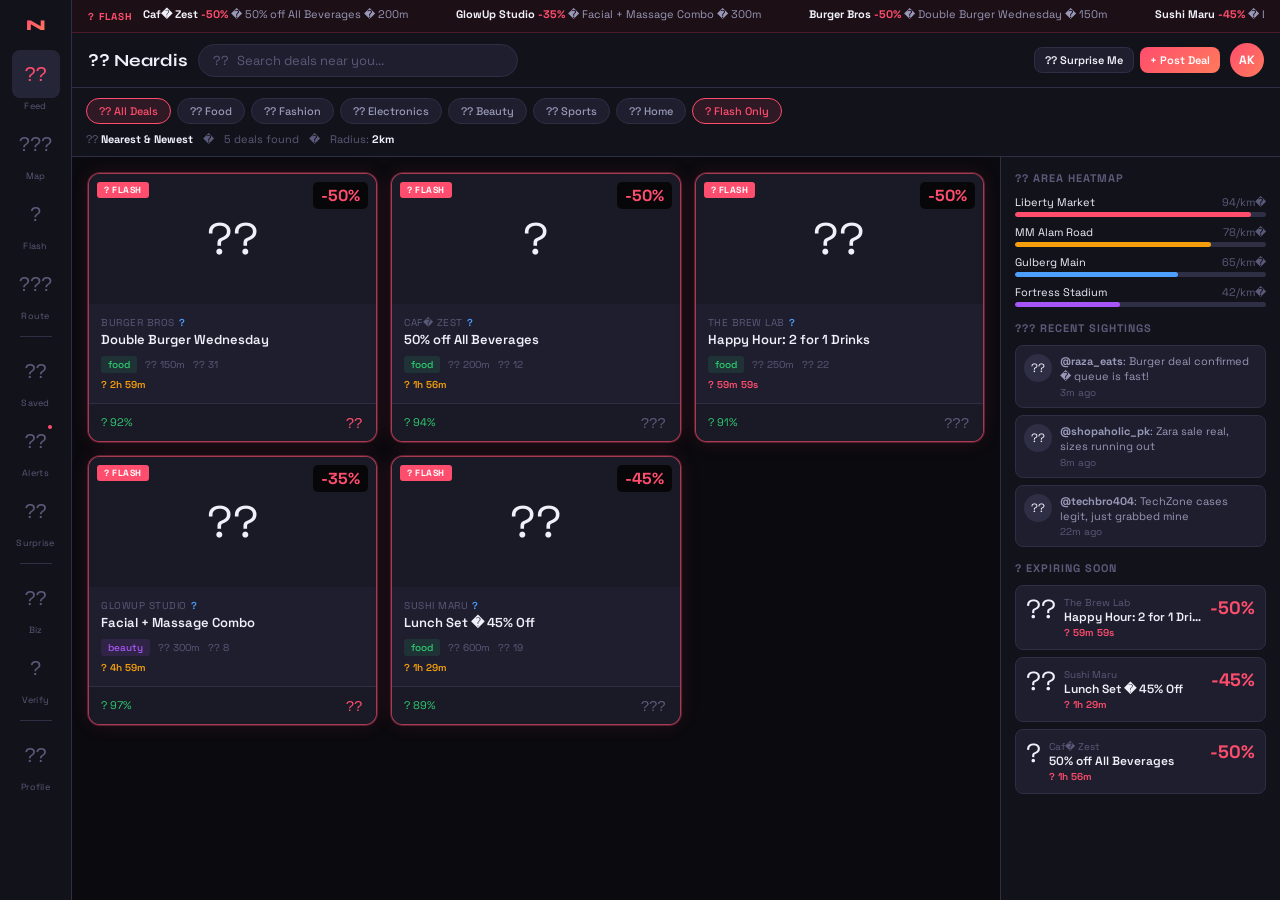
==== index.html @ d5109e5a "Add files via upload" ====
<!DOCTYPE html>
<html lang="en">
<head>
<meta charset="UTF-8">
<meta name="viewport" content="width=device-width, initial-scale=1.0">
<title>Neardis � Hyperlocal Deal Discovery</title>
<link href="https://fonts.googleapis.com/css2?family=Space+Grotesk:wght@300;400;500;600;700&family=Syne:wght@400;500;600;700;800&display=swap" rel="stylesheet">
<style>
*{margin:0;padding:0;box-sizing:border-box}
:root{
  --bg:#0a0a0f;--bg2:#12121a;--bg3:#1a1a26;--bg4:#22223a;
  --surface:#1e1e2e;--surface2:#252538;--surface3:#2e2e45;
  --border:#2e2e45;--border2:#3a3a55;
  --text:#f0f0fa;--text2:#9898b8;--text3:#5a5a7a;
  --accent:#ff4d6d;--accent2:#ff7a5c;
  --blue:#4d9fff;--green:#2ecc71;--amber:#f59e0b;--purple:#a855f7;
  --teal:#14b8a6;--pink:#ec4899;
  --radius:12px;--radius2:8px;
}
body{font-family:'Space Grotesk',sans-serif;background:var(--bg);color:var(--text);min-height:100vh;overflow-x:hidden}
.app{display:flex;height:100vh;overflow:hidden}

/* SIDEBAR */
.sidebar{width:72px;background:var(--bg2);border-right:1px solid var(--border);display:flex;flex-direction:column;align-items:center;padding:16px 0;gap:4px;flex-shrink:0;z-index:100;overflow-y:auto}
.sidebar::-webkit-scrollbar{display:none}
.logo{font-family:'Syne',sans-serif;font-weight:800;font-size:15px;background:linear-gradient(135deg,#ff4d6d,#ff7a5c);-webkit-background-clip:text;-webkit-text-fill-color:transparent;margin-bottom:12px;letter-spacing:-1px;cursor:pointer}
.nav-btn{width:48px;height:48px;border:none;background:transparent;border-radius:var(--radius2);cursor:pointer;display:flex;align-items:center;justify-content:center;font-size:20px;transition:all .2s;color:var(--text3);position:relative;flex-shrink:0}
.nav-btn:hover{background:var(--surface);color:var(--text)}
.nav-btn.active{background:var(--surface2);color:var(--accent)}
.nav-btn .badge{position:absolute;top:6px;right:6px;width:8px;height:8px;background:var(--accent);border-radius:50%;border:2px solid var(--bg2)}
.nav-sep{width:32px;height:1px;background:var(--border);margin:6px 0;flex-shrink:0}
.nav-label{font-size:9px;color:var(--text3);text-align:center;letter-spacing:.3px;margin-top:-2px;margin-bottom:4px}

/* MAIN */
.main{flex:1;overflow:hidden;display:flex;flex-direction:column}
.page{display:none;flex:1;overflow:hidden;flex-direction:column;animation:fadeIn .25s ease}
.page.active{display:flex}
@keyframes fadeIn{from{opacity:0;transform:translateY(6px)}to{opacity:1;transform:translateY(0)}}

/* TOPBAR */
.topbar{display:flex;align-items:center;gap:10px;padding:10px 16px;background:var(--bg2);border-bottom:1px solid var(--border);flex-shrink:0;min-height:52px}
.topbar-title{font-family:'Syne',sans-serif;font-weight:700;font-size:17px;white-space:nowrap}
.search-bar{flex:1;max-width:320px;display:flex;align-items:center;gap:8px;background:var(--surface);border:1px solid var(--border);border-radius:24px;padding:7px 14px}
.search-bar input{background:none;border:none;outline:none;color:var(--text);font-family:inherit;font-size:13px;flex:1;min-width:0}
.search-bar input::placeholder{color:var(--text3)}
.btn{padding:7px 14px;border-radius:var(--radius2);border:none;cursor:pointer;font-family:inherit;font-size:12px;font-weight:600;transition:all .2s;white-space:nowrap}
.btn-primary{background:linear-gradient(135deg,#ff4d6d,#ff7a5c);color:#fff}
.btn-primary:hover{opacity:.9;transform:translateY(-1px)}
.btn-ghost{background:var(--surface);color:var(--text);border:1px solid var(--border)}
.btn-ghost:hover{background:var(--surface2)}
.btn-sm{padding:5px 10px;font-size:11px}
.btn-danger{background:rgba(255,77,109,.15);color:var(--accent);border:1px solid rgba(255,77,109,.3)}
.avatar{width:34px;height:34px;border-radius:50%;background:linear-gradient(135deg,#ff4d6d,#ff7a5c);display:flex;align-items:center;justify-content:center;font-weight:700;font-size:12px;color:#fff;flex-shrink:0;cursor:pointer}

/* SCROLL */
.scroll{overflow-y:auto;flex:1;padding:16px}
.scroll::-webkit-scrollbar{width:4px}
.scroll::-webkit-scrollbar-thumb{background:var(--border2);border-radius:2px}

/* FLASH TICKER */
.flash-ticker{background:rgba(255,77,109,.08);border-bottom:1px solid rgba(255,77,109,.2);padding:7px 16px;display:flex;align-items:center;gap:10px;flex-shrink:0;overflow:hidden}
.ticker-label{font-size:10px;font-weight:700;color:var(--accent);text-transform:uppercase;letter-spacing:1px;white-space:nowrap;display:flex;align-items:center;gap:5px}
.ticker-wrap{flex:1;overflow:hidden;position:relative;height:18px}
.ticker-inner{display:flex;gap:48px;animation:ticker 25s linear infinite;white-space:nowrap;position:absolute}
@keyframes ticker{0%{transform:translateX(0)}100%{transform:translateX(-50%)}}
.ticker-item{font-size:11px;color:var(--text2)}
.ticker-pct{font-weight:700;color:var(--accent)}

/* CHIPS */
.chips{display:flex;gap:6px;flex-wrap:wrap}
.chip{padding:5px 12px;border-radius:20px;border:1px solid var(--border);background:var(--surface);color:var(--text2);font-size:11px;font-weight:500;cursor:pointer;transition:all .2s;display:flex;align-items:center;gap:4px;white-space:nowrap}
.chip:hover{border-color:var(--border2);color:var(--text)}
.chip.active{background:rgba(255,77,109,.12);border-color:var(--accent);color:var(--accent)}

/* DEAL CARDS */
.deal-grid{display:grid;grid-template-columns:repeat(auto-fill,minmax(260px,1fr));gap:14px}
.deal-card{background:var(--surface);border:1px solid var(--border);border-radius:var(--radius);overflow:hidden;cursor:pointer;transition:all .2s;position:relative}
.deal-card:hover{border-color:var(--border2);transform:translateY(-2px);box-shadow:0 8px 28px rgba(0,0,0,.45)}
.deal-card.flash{border-color:rgba(255,77,109,.6);box-shadow:0 0 0 1px rgba(255,77,109,.3),0 0 20px rgba(255,77,109,.12)}
.flash-label{position:absolute;top:8px;left:8px;background:var(--accent);color:#fff;font-size:9px;font-weight:700;padding:2px 7px;border-radius:3px;z-index:2;letter-spacing:.5px}
.deal-img{width:100%;height:130px;display:flex;align-items:center;justify-content:center;font-size:44px;position:relative;background:var(--bg3)}
.deal-badge{position:absolute;top:8px;right:8px;background:rgba(0,0,0,.75);color:var(--accent);font-weight:700;font-size:16px;padding:3px 8px;border-radius:5px}
.deal-body{padding:12px}
.deal-shop{font-size:10px;color:var(--text3);text-transform:uppercase;letter-spacing:.5px;margin-bottom:3px;display:flex;align-items:center;gap:4px}
.deal-title{font-size:13px;font-weight:600;margin-bottom:7px;line-height:1.3}
.deal-meta{display:flex;align-items:center;gap:8px;flex-wrap:wrap}
.deal-tag{font-size:10px;padding:2px 7px;border-radius:3px;font-weight:500}
.tag-food{background:rgba(46,204,113,.12);color:#2ecc71}
.tag-fashion{background:rgba(236,72,153,.12);color:#ec4899}
.tag-electronics{background:rgba(77,159,255,.12);color:#4d9fff}
.tag-beauty{background:rgba(168,85,247,.12);color:#a855f7}
.tag-sports{background:rgba(245,158,11,.12);color:#f59e0b}
.tag-home{background:rgba(20,184,166,.12);color:#14b8a6}
.deal-dist{font-size:10px;color:var(--text3)}
.deal-timer{font-size:10px;font-weight:600;color:var(--amber);margin-top:5px}
.deal-timer.urgent{color:var(--accent);animation:pulse 1.2s infinite}
@keyframes pulse{0%,100%{opacity:1}50%{opacity:.5}}
.deal-footer{display:flex;align-items:center;justify-content:space-between;padding:8px 12px;border-top:1px solid var(--border);background:var(--bg3)}
.worth-it{font-size:11px;color:var(--green)}
.bm-btn{background:none;border:none;cursor:pointer;font-size:15px;color:var(--text3);transition:all .2s;padding:2px}
.bm-btn:hover{color:var(--accent);transform:scale(1.2)}
.bm-btn.saved{color:var(--accent)}

/* SECTION HEAD */
.sec-head{font-size:11px;font-weight:700;text-transform:uppercase;letter-spacing:1px;color:var(--text3);margin-bottom:10px}

/* MINI CARD */
.mini-card{background:var(--surface);border:1px solid var(--border);border-radius:var(--radius2);padding:10px;display:flex;gap:8px;cursor:pointer;transition:all .2s;margin-bottom:7px}
.mini-card:hover{border-color:var(--border2);background:var(--surface2)}
.mini-emoji{font-size:26px;flex-shrink:0;line-height:1}
.mini-info{flex:1;min-width:0}
.mini-shop{font-size:10px;color:var(--text3)}
.mini-title{font-size:12px;font-weight:600;white-space:nowrap;overflow:hidden;text-overflow:ellipsis}
.mini-sub{font-size:10px;color:var(--text2);margin-top:1px}

/* SIGHTING */
.sighting{display:flex;gap:8px;padding:8px;border-radius:var(--radius2);background:var(--surface);border:1px solid var(--border);margin-bottom:7px}
.sighting-av{width:28px;height:28px;border-radius:50%;background:var(--surface3);display:flex;align-items:center;justify-content:center;font-size:12px;flex-shrink:0}
.sighting-tx{font-size:11px;color:var(--text2);line-height:1.4}
.sighting-tm{font-size:10px;color:var(--text3);margin-top:1px}

/* STAT CARD */
.stat-card{background:var(--surface);border:1px solid var(--border);border-radius:var(--radius);padding:14px}
.stat-label{font-size:10px;color:var(--text3);text-transform:uppercase;letter-spacing:.5px;margin-bottom:4px}
.stat-value{font-family:'Syne',sans-serif;font-weight:800;font-size:26px}
.stat-delta{font-size:10px;margin-top:3px}
.up{color:var(--green)}.down{color:var(--accent)}

/* BAR CHART */
.bar-chart{display:flex;align-items:flex-end;gap:5px;height:110px}
.bar{flex:1;border-radius:3px 3px 0 0;background:rgba(255,77,109,.25);transition:all .3s;cursor:pointer;min-height:4px}
.bar:hover,.bar.peak{background:var(--accent)}
.bar-label{font-size:9px;color:var(--text3);text-align:center;margin-top:3px}

/* FORM */
.form-group{margin-bottom:14px}
.form-label{font-size:10px;color:var(--text3);text-transform:uppercase;letter-spacing:.5px;margin-bottom:5px;display:block}
.form-input{width:100%;background:var(--surface);border:1px solid var(--border);border-radius:var(--radius2);padding:9px 12px;color:var(--text);font-family:inherit;font-size:13px;outline:none;transition:border-color .2s}
.form-input:focus{border-color:var(--accent)}
.form-input::placeholder{color:var(--text3)}
textarea.form-input{resize:vertical;min-height:80px}
select.form-input option{background:var(--bg2)}

/* TOGGLE */
.toggle{display:flex;align-items:center;gap:7px;cursor:pointer}
.t-track{width:38px;height:20px;border-radius:10px;background:var(--border);position:relative;transition:background .2s;flex-shrink:0}
.t-track.on{background:var(--accent)}
.t-thumb{width:16px;height:16px;border-radius:50%;background:#fff;position:absolute;top:2px;left:2px;transition:transform .2s}
.t-track.on .t-thumb{transform:translateX(18px)}

/* OCC BAR */
.occ-bar{height:5px;border-radius:3px;background:var(--border);overflow:hidden;margin-top:3px}
.occ-fill{height:100%;border-radius:3px;transition:width .5s}

/* LIVE BADGE */
.live-badge{display:inline-flex;align-items:center;gap:4px;font-size:10px;font-weight:700;color:#fff;background:var(--accent);padding:3px 7px;border-radius:12px;white-space:nowrap}
.live-dot{width:5px;height:5px;border-radius:50%;background:#fff;animation:blink 1s infinite}
@keyframes blink{0%,100%{opacity:1}50%{opacity:.2}}

/* VERIFIED */
.verified{display:inline-flex;align-items:center;gap:3px;font-size:10px;color:var(--blue);font-weight:600}

/* TABS */
.tabs{display:flex;gap:3px;padding:10px 14px;background:var(--bg2);border-bottom:1px solid var(--border);flex-shrink:0;overflow-x:auto}
.tabs::-webkit-scrollbar{display:none}
.tab{padding:6px 14px;border-radius:var(--radius2);cursor:pointer;font-size:12px;font-weight:500;color:var(--text2);transition:all .2s;border:1px solid transparent;white-space:nowrap;background:none}
.tab:hover{color:var(--text);background:var(--surface)}
.tab.active{background:var(--surface2);color:var(--text);border-color:var(--border)}

/* NOTIF */
.notif-item{display:flex;gap:10px;padding:12px 14px;border-bottom:1px solid var(--border);cursor:pointer;transition:background .2s}
.notif-item:hover{background:var(--surface)}
.notif-item.unread{background:rgba(255,77,109,.04);border-left:3px solid var(--accent)}
.notif-icon{width:38px;height:38px;border-radius:50%;display:flex;align-items:center;justify-content:center;font-size:16px;flex-shrink:0}
.notif-title{font-size:12px;font-weight:600;margin-bottom:2px}
.notif-desc{font-size:11px;color:var(--text2);line-height:1.4}
.notif-time{font-size:10px;color:var(--text3);margin-top:3px}

/* ROUTE */
.route-card{background:var(--surface);border:1px solid var(--border);border-radius:var(--radius2);padding:12px;margin-bottom:8px;display:flex;align-items:center;gap:10px}

/* MAP */
.map-wrap{display:grid;grid-template-columns:300px 1fr;flex:1;overflow:hidden}
.map-panel{background:var(--bg2);border-right:1px solid var(--border);display:flex;flex-direction:column;overflow:hidden}
.map-canvas{position:relative;overflow:hidden;background:var(--bg3)}
.map-grid{position:absolute;inset:0;background-image:linear-gradient(rgba(46,46,69,.4) 1px,transparent 1px),linear-gradient(90deg,rgba(46,46,69,.4) 1px,transparent 1px);background-size:55px 55px}
.map-road-h{position:absolute;background:var(--bg4);left:0;right:0}
.map-road-v{position:absolute;background:var(--bg4);top:0;bottom:0}
.map-bldg{position:absolute;background:var(--surface);border-radius:2px;border:1px solid var(--border)}
.map-pin{position:absolute;cursor:pointer;transform:translate(-50%,-100%);z-index:10;transition:transform .15s}
.map-pin:hover{transform:translate(-50%,-100%) scale(1.15);z-index:20}
.pin-box{background:var(--accent);color:#fff;font-size:9px;font-weight:700;padding:3px 7px;border-radius:5px 5px 5px 0;white-space:nowrap;box-shadow:0 2px 8px rgba(255,77,109,.4)}
.pin-flash{animation:pinPulse 1.2s infinite}
@keyframes pinPulse{0%,100%{box-shadow:0 0 0 0 rgba(255,77,109,.5)}50%{box-shadow:0 0 0 7px rgba(255,77,109,0)}}
.pin-tail{width:0;height:0;border-left:4px solid transparent;border-right:4px solid transparent;border-top:7px solid var(--accent);margin-left:3px}
.heat-blob{position:absolute;border-radius:50%;pointer-events:none}
.map-ctrl{position:absolute;top:12px;right:12px;display:flex;flex-direction:column;gap:6px;z-index:20}
.map-btn{width:34px;height:34px;background:var(--bg2);border:1px solid var(--border);border-radius:7px;display:flex;align-items:center;justify-content:center;cursor:pointer;font-size:13px;color:var(--text);transition:all .2s}
.map-btn:hover{border-color:var(--accent);color:var(--accent)}
.map-legend{position:absolute;bottom:12px;left:12px;background:rgba(10,10,15,.85);backdrop-filter:blur(6px);border:1px solid var(--border);border-radius:var(--radius2);padding:8px 12px;font-size:10px;z-index:20}
.map-legend-row{display:flex;align-items:center;gap:5px;margin-bottom:4px}
.map-dot{width:8px;height:8px;border-radius:50%;flex-shrink:0}
.heat-legend{display:flex;align-items:center;gap:3px;font-size:10px;color:var(--text3);margin-top:6px;padding-top:5px;border-top:1px solid var(--border)}
.heat-swatch{width:60px;height:6px;border-radius:3px;background:linear-gradient(90deg,rgba(255,77,109,0),rgba(255,77,109,.9));margin:0 3px}

/* STEP PROGRESS */
.step-progress{display:flex;gap:6px;margin-bottom:20px}
.step-dot{flex:1;height:3px;border-radius:2px;background:var(--border)}
.step-dot.done{background:var(--green)}
.step-dot.current{background:var(--accent)}

/* PROFILE */
.profile-header{background:var(--surface);border:1px solid var(--border);border-radius:var(--radius);padding:20px;margin-bottom:16px;display:flex;align-items:center;gap:16px}
.profile-av{width:72px;height:72px;border-radius:50%;background:linear-gradient(135deg,#ff4d6d,#ff7a5c);display:flex;align-items:center;justify-content:center;font-weight:800;font-size:26px;color:#fff;flex-shrink:0}
.profile-stats{display:grid;grid-template-columns:repeat(3,1fr);gap:10px;margin-top:14px}
.pstat{text-align:center;padding:10px;background:var(--surface);border-radius:var(--radius2);border:1px solid var(--border)}
.pstat-val{font-family:'Syne',sans-serif;font-weight:700;font-size:18px;color:var(--accent)}
.pstat-label{font-size:10px;color:var(--text3);margin-top:2px}

/* SURPRISE */
.surprise-card{background:var(--surface);border:2px solid var(--accent);border-radius:var(--radius);padding:28px;text-align:center;position:relative;overflow:hidden}
.surprise-card::before{content:'';position:absolute;inset:0;background:radial-gradient(circle at 50% 0%,rgba(255,77,109,.08),transparent 60%);pointer-events:none}

/* FLASH PAGE GRID */
.flash-card{background:var(--surface);border:2px solid rgba(255,77,109,.5);border-radius:var(--radius);overflow:hidden;cursor:pointer;transition:all .2s;box-shadow:0 0 20px rgba(255,77,109,.1)}
.flash-card:hover{transform:translateY(-3px);box-shadow:0 8px 32px rgba(255,77,109,.2)}

/* INSIGHT BAR */
.ins-row{display:flex;align-items:center;gap:8px;padding:8px 0;border-bottom:1px solid var(--border)}
.ins-bar-wrap{flex:1;height:5px;background:var(--border);border-radius:3px;overflow:hidden}
.ins-bar{height:100%;border-radius:3px}

/* DEAL DETAIL MODAL */
#deal-modal{display:none;position:fixed;inset:0;background:rgba(0,0,0,.75);z-index:1000;overflow-y:auto;padding:32px 16px}
.modal-box{max-width:860px;margin:0 auto;background:var(--bg2);border:1px solid var(--border);border-radius:16px;overflow:hidden}
.modal-head{display:flex;align-items:center;justify-content:space-between;padding:14px 18px;border-bottom:1px solid var(--border)}
.modal-body{display:grid;grid-template-columns:1fr 320px}
@media(max-width:700px){.modal-body{grid-template-columns:1fr}.modal-side{display:none}}
.modal-main{padding:20px}
.modal-side{border-left:1px solid var(--border);padding:18px;background:var(--surface)}
.big-disc{font-family:'Syne',sans-serif;font-size:52px;font-weight:800;background:linear-gradient(135deg,#ff4d6d,#ff7a5c);-webkit-background-clip:text;-webkit-text-fill-color:transparent;line-height:1}
.big-cd{font-family:'Syne',sans-serif;font-size:38px;font-weight:800;color:var(--accent);letter-spacing:-2px}

/* FLASH GLOW ANIMATION */
@keyframes glowPulse{0%,100%{box-shadow:0 0 0 0 rgba(255,77,109,.4)}50%{box-shadow:0 0 24px 4px rgba(255,77,109,.2)}}
.glow{animation:glowPulse 2s infinite}

/* UPLOAD ZONE */
.upload-zone{border:2px dashed var(--border);border-radius:var(--radius2);padding:20px;text-align:center;cursor:pointer;transition:border-color .2s}
.upload-zone:hover{border-color:var(--accent)}

/* RESPONSIVE GRIDS */
.grid-2{display:grid;grid-template-columns:1fr 1fr;gap:12px}
.grid-3{display:grid;grid-template-columns:repeat(3,1fr);gap:12px}
.grid-4{display:grid;grid-template-columns:repeat(4,1fr);gap:10px}
@media(max-width:900px){.grid-4{grid-template-columns:repeat(2,1fr)}.grid-3{grid-template-columns:1fr 1fr}}

/* FEED LAYOUT */
.feed-layout{display:grid;grid-template-columns:1fr 280px;flex:1;overflow:hidden}
.feed-main{overflow-y:auto;padding:16px}
.feed-main::-webkit-scrollbar{width:4px}
.feed-main::-webkit-scrollbar-thumb{background:var(--border2)}
.feed-side{background:var(--bg2);border-left:1px solid var(--border);overflow-y:auto;padding:14px}
.feed-side::-webkit-scrollbar{width:4px}
.feed-side::-webkit-scrollbar-thumb{background:var(--border2)}
</style>
</head>
<body>
<div class="app">

<!-- ===== SIDEBAR ===== -->
<div class="sidebar">
  <div class="logo" onclick="showPage('feed')">N</div>
  <button class="nav-btn active" onclick="showPage('feed')" title="Feed">??</button>
  <div class="nav-label">Feed</div>
  <button class="nav-btn" onclick="showPage('map')" title="Map">???</button>
  <div class="nav-label">Map</div>
  <button class="nav-btn" onclick="showPage('flash')" title="Flash">?</button>
  <div class="nav-label">Flash</div>
  <button class="nav-btn" onclick="showPage('route')" title="Route">???</button>
  <div class="nav-label">Route</div>
  <div class="nav-sep"></div>
  <button class="nav-btn" onclick="showPage('bookmarks')" title="Saved">??</button>
  <div class="nav-label">Saved</div>
  <button class="nav-btn" onclick="showPage('notifications')" title="Alerts"><div class="badge"></div>??</button>
  <div class="nav-label">Alerts</div>
  <button class="nav-btn" onclick="showPage('surprise')" title="Surprise">??</button>
  <div class="nav-label">Surprise</div>
  <div class="nav-sep"></div>
  <button class="nav-btn" onclick="showPage('business')" title="Business">??</button>
  <div class="nav-label">Biz</div>
  <button class="nav-btn" onclick="showPage('verify')" title="Verify">?</button>
  <div class="nav-label">Verify</div>
  <div class="nav-sep"></div>
  <button class="nav-btn" onclick="showPage('profile')" title="Profile">??</button>
  <div class="nav-label">Profile</div>
</div>

<!-- ===== MAIN ===== -->
<div class="main">

<!-- FLASH TICKER -->
<div class="flash-ticker">
  <div class="ticker-label">? FLASH</div>
  <div class="ticker-wrap"><div class="ticker-inner" id="ticker"></div></div>
</div>

<!-- ==================== PAGE: FEED ==================== -->
<div class="page active" id="page-feed">
  <div class="topbar">
    <div class="topbar-title">?? Neardis</div>
    <div class="search-bar">
      <span style="color:var(--text3);font-size:13px">??</span>
      <input type="text" placeholder="Search deals near you..." id="search-input" oninput="renderDeals()">
    </div>
    <div style="display:flex;gap:6px;margin-left:auto">
      <button class="btn btn-ghost btn-sm" onclick="triggerSurprise()">?? Surprise Me</button>
      <button class="btn btn-primary btn-sm" onclick="showPage('business')">+ Post Deal</button>
    </div>
    <div class="avatar" onclick="showPage('profile')">AK</div>
  </div>
  <div style="padding:10px 14px;border-bottom:1px solid var(--border);background:var(--bg2);display:flex;flex-direction:column;gap:8px">
    <div class="chips" id="cat-chips">
      <div class="chip active" onclick="setCat('all',this)">?? All Deals</div>
      <div class="chip" onclick="setCat('food',this)">?? Food</div>
      <div class="chip" onclick="setCat('fashion',this)">?? Fashion</div>
      <div class="chip" onclick="setCat('electronics',this)">?? Electronics</div>
      <div class="chip" onclick="setCat('beauty',this)">?? Beauty</div>
      <div class="chip" onclick="setCat('sports',this)">?? Sports</div>
      <div class="chip" onclick="setCat('home',this)">?? Home</div>
      <div class="chip active" id="flash-chip" onclick="toggleFF(this)" style="border-color:var(--accent);color:var(--accent)">? Flash Only</div>
    </div>
    <div style="display:flex;align-items:center;gap:10px;font-size:11px;color:var(--text3)">
      <span>?? <strong style="color:var(--text)">Nearest & Newest</strong></span>
      <span>�</span><span id="deal-count">Loading...</span>
      <span>�</span><span>Radius: <strong style="color:var(--text)">2km</strong></span>
    </div>
  </div>
  <div class="feed-layout">
    <div class="feed-main">
      <div class="deal-grid" id="deal-grid"></div>
    </div>
    <div class="feed-side">
      <div class="sec-head">?? Area Heatmap</div>
      <div id="heatmap-list" style="margin-bottom:14px"></div>
      <div class="sec-head">??? Recent Sightings</div>
      <div id="feed-sightings" style="margin-bottom:14px"></div>
      <div class="sec-head">? Expiring Soon</div>
      <div id="expiring-list"></div>
    </div>
  </div>
</div>

<!-- ==================== PAGE: MAP ==================== -->
<div class="page" id="page-map">
  <div class="topbar">
    <div class="topbar-title">??? Deal Map</div>
    <div class="chips">
      <div class="chip active">All</div>
      <div class="chip">?? Food</div>
      <div class="chip">?? Tech</div>
      <div class="chip">?? Fashion</div>
    </div>
    <div style="display:flex;align-items:center;gap:8px;margin-left:auto">
      <div class="toggle" onclick="toggleHeat(this)">
        <div class="t-track" id="heat-toggle"><div class="t-thumb"></div></div>
        <span style="font-size:11px;color:var(--text2)">Heatmap</span>
      </div>
    </div>
  </div>
  <div class="map-wrap">
    <div class="map-panel">
      <div style="padding:10px;border-bottom:1px solid var(--border)">
        <div class="search-bar" style="max-width:none">
          <span style="color:var(--text3);font-size:13px">??</span>
          <input type="text" placeholder="Search area or shop..." style="background:none;border:none;outline:none;color:var(--text);font-family:inherit;font-size:12px;flex:1">
        </div>
      </div>
      <div style="padding:8px 10px;font-size:10px;color:var(--text3);border-bottom:1px solid var(--border)">12 deals in view � Tap a pin or list item</div>
      <div class="scroll" style="padding:10px" id="map-list"></div>
    </div>
    <div class="map-canvas">
      <div id="map-area" style="position:absolute;inset:0">
        <div class="map-grid"></div>
        <!-- Roads -->
        <div class="map-road-h" style="top:44%;height:38px"></div>
        <div class="map-road-h" style="top:20%;height:18px"></div>
        <div class="map-road-v" style="left:29%;width:28px"></div>
        <div class="map-road-v" style="left:64%;width:20px"></div>
        <!-- Buildings -->
        <div class="map-bldg" style="left:4%;top:4%;width:20%;height:13%"></div>
        <div class="map-bldg" style="left:27%;top:4%;width:10%;height:13%"></div>
        <div class="map-bldg" style="left:35%;top:4%;width:24%;height:13%"></div>
        <div class="map-bldg" style="left:67%;top:4%;width:28%;height:13%"></div>
        <div class="map-bldg" style="left:4%;top:25%;width:22%;height:14%"></div>
        <div class="map-bldg" style="left:35%;top:25%;width:24%;height:14%"></div>
        <div class="map-bldg" style="left:67%;top:25%;width:28%;height:14%"></div>
        <div class="map-bldg" style="left:4%;top:52%;width:20%;height:22%"></div>
        <div class="map-bldg" style="left:35%;top:52%;width:24%;height:22%"></div>
        <div class="map-bldg" style="left:67%;top:52%;width:28%;height:22%"></div>
        <div class="map-bldg" style="left:4%;top:80%;width:90%;height:14%"></div>
        <!-- Pins -->
        <div id="map-pins"></div>
        <!-- Heat blobs (hidden by default) -->
        <div id="heat-blobs" style="display:none">
          <div class="heat-blob" style="left:15%;top:28%;width:200px;height:200px;background:radial-gradient(circle,rgba(255,77,109,.4),transparent 70%)"></div>
          <div class="heat-blob" style="left:44%;top:12%;width:160px;height:160px;background:radial-gradient(circle,rgba(255,122,92,.35),transparent 70%)"></div>
          <div class="heat-blob" style="left:58%;top:48%;width:180px;height:180px;background:radial-gradient(circle,rgba(245,158,11,.3),transparent 70%)"></div>
          <div class="heat-blob" style="left:28%;top:60%;width:130px;height:130px;background:radial-gradient(circle,rgba(168,85,247,.25),transparent 70%)"></div>
        </div>
        <!-- User dot -->
        <div style="position:absolute;left:47%;top:42%;transform:translate(-50%,-50%);z-index:15">
          <div style="width:16px;height:16px;border-radius:50%;background:var(--blue);border:3px solid #fff;box-shadow:0 0 0 6px rgba(77,159,255,.18)"></div>
        </div>
      </div>
      <div class="map-ctrl">
        <div class="map-btn" onclick="this.textContent='??'">+</div>
        <div class="map-btn">-</div>
        <div class="map-btn">?</div>
        <div class="map-btn" onclick="toggleHeatBtn()">??</div>
      </div>
      <div class="map-legend">
        <div class="map-legend-row"><div class="map-dot" style="background:var(--accent)"></div><span>Active deal</span></div>
        <div class="map-legend-row"><div class="map-dot" style="background:var(--amber)"></div><span>Flash deal</span></div>
        <div class="map-legend-row"><div class="map-dot" style="background:var(--blue)"></div><span>Your location</span></div>
        <div class="heat-legend">Low<div class="heat-swatch"></div>High density</div>
      </div>
    </div>
  </div>
</div>

<!-- ==================== PAGE: FLASH DEALS ==================== -->
<div class="page" id="page-flash">
  <div class="topbar">
    <div class="topbar-title">? Flash Deals</div>
    <div class="live-badge"><div class="live-dot"></div>LIVE</div>
    <span style="font-size:12px;color:var(--text2)">Time-sensitive high-value deals near you</span>
  </div>
  <div class="scroll">
    <div class="deal-grid" id="flash-grid"></div>
  </div>
</div>

<!-- ==================== PAGE: ROUTE ALERTS ==================== -->
<div class="page" id="page-route">
  <div class="topbar">
    <div class="topbar-title">??? Route Alerts</div>
    <button class="btn btn-primary btn-sm" style="margin-left:auto">+ Add Route</button>
  </div>
  <div style="display:grid;grid-template-columns:1fr 300px;flex:1;overflow:hidden">
    <div class="scroll" style="padding:16px">
      <div class="sec-head" style="margin-bottom:10px">Your Saved Routes</div>
      <div id="routes-list" style="margin-bottom:20px"></div>
      <div class="sec-head" style="margin-bottom:10px">Deals Along Your Morning Commute</div>
      <div class="deal-grid" id="route-deals"></div>
    </div>
    <div style="background:var(--bg2);border-left:1px solid var(--border);overflow-y:auto;padding:14px">
      <div class="sec-head" style="margin-bottom:12px">Configure Route</div>
      <div class="form-group"><label class="form-label">Start Point</label><input class="form-input" type="text" value="Gulberg III"></div>
      <div class="form-group"><label class="form-label">End Point</label><input class="form-input" type="text" value="Liberty Market"></div>
      <div class="form-group">
        <label class="form-label">Alert Radius</label>
        <input type="range" min="100" max="1000" value="400" style="width:100%;accent-color:var(--accent)" oninput="document.getElementById('rad-val').textContent=this.value+'m'">
        <div style="font-size:11px;color:var(--text2);margin-top:3px" id="rad-val">400m</div>
      </div>
      <div class="form-group">
        <label class="form-label">Active Hours</label>
        <div style="display:grid;grid-template-columns:1fr 1fr;gap:6px">
          <input class="form-input" type="time" value="07:30">
          <input class="form-input" type="time" value="09:30">
        </div>
      </div>
      <div class="form-group">
        <label class="form-label">Categories</label>
        <div class="chips">
          <div class="chip active">?? Food</div>
          <div class="chip">? Coffee</div>
          <div class="chip">?? Grocery</div>
        </div>
      </div>
      <button class="btn btn-primary" style="width:100%;margin-top:8px">Save Route Alert</button>
    </div>
  </div>
</div>

<!-- ==================== PAGE: BOOKMARKS ==================== -->
<div class="page" id="page-bookmarks">
  <div class="topbar">
    <div class="topbar-title">?? Saved Deals</div>
    <span style="font-size:12px;color:var(--text2)" id="bm-count"></span>
  </div>
  <div style="display:grid;grid-template-columns:180px 1fr;flex:1;overflow:hidden">
    <div style="background:var(--bg2);border-right:1px solid var(--border);padding:14px;overflow-y:auto">
      <div class="sec-head">Collections</div>
      <div id="bm-collections"></div>
    </div>
    <div class="scroll" style="padding:16px">
      <div id="bm-expiring" style="margin-bottom:16px"></div>
      <div class="deal-grid" id="bm-grid"></div>
    </div>
  </div>
</div>

<!-- ==================== PAGE: NOTIFICATIONS ==================== -->
<div class="page" id="page-notifications">
  <div class="topbar">
    <div class="topbar-title">?? Notifications</div>
    <button class="btn btn-ghost btn-sm" style="margin-left:auto" onclick="markAllRead()">Mark all read</button>
  </div>
  <div class="tabs">
    <div class="tab active" onclick="setNotifTab('all',this)">All</div>
    <div class="tab" onclick="setNotifTab('deals',this)">New Deals</div>
    <div class="tab" onclick="setNotifTab('expiry',this)">Expiring</div>
    <div class="tab" onclick="setNotifTab('sightings',this)">Sightings</div>
    <div class="tab" onclick="setNotifTab('route',this)">Route Alerts</div>
  </div>
  <div class="scroll" style="padding:0" id="notif-list"></div>
</div>

<!-- ==================== PAGE: SURPRISE ME ==================== -->
<div class="page" id="page-surprise">
  <div class="topbar">
    <div class="topbar-title">?? Surprise Me</div>
    <span style="font-size:12px;color:var(--text2)">One highly-rated deal within 500m</span>
  </div>
  <div class="scroll" style="padding:20px;max-width:560px;margin:0 auto">
    <div class="surprise-card">
      <div style="font-size:60px;margin-bottom:14px" id="surp-emoji">??</div>
      <div style="font-family:'Syne',sans-serif;font-size:22px;font-weight:800;margin-bottom:6px" id="surp-title">Ready for a discovery?</div>
      <div style="font-size:13px;color:var(--text2);margin-bottom:20px" id="surp-desc">Let us pick the highest-rated deal near you right now.</div>
      <div id="surp-info" style="display:none;margin-bottom:18px;background:var(--bg3);border-radius:var(--radius2);padding:14px;text-align:left"></div>
      <button class="btn btn-primary" style="font-size:15px;padding:12px 28px" onclick="rollSurprise()">?? Surprise Me!</button>
      <div style="font-size:11px;color:var(--text3);margin-top:10px">Picks from <strong style="color:var(--text)">500m</strong> radius � Min rating 4?</div>
    </div>
    <div style="margin-top:18px">
      <div class="sec-head">Recent Surprises</div>
      <div id="surp-history"></div>
    </div>
  </div>
</div>

<!-- ==================== PAGE: BUSINESS DASHBOARD ==================== -->
<div class="page" id="page-business">
  <div class="topbar">
    <div class="topbar-title">?? Business Dashboard</div>
    <div class="verified" style="font-size:11px">? Verified Business</div>
    <div style="margin-left:auto;display:flex;gap:7px;align-items:center">
      <div class="live-badge"><div class="live-dot"></div>3 Active</div>
      <button class="btn btn-primary btn-sm" onclick="setBizTab('deals',document.querySelectorAll('.biz-tab')[1])">+ New Deal</button>
    </div>
  </div>
  <div class="tabs" id="biz-tabs">
    <div class="tab biz-tab active" onclick="setBizTab('overview',this)">Overview</div>
    <div class="tab biz-tab" onclick="setBizTab('deals',this)">My Deals</div>
    <div class="tab biz-tab" onclick="setBizTab('analytics',this)">Analytics</div>
    <div class="tab biz-tab" onclick="setBizTab('insights',this)">Competitor Insights</div>
    <div class="tab biz-tab" onclick="setBizTab('occupancy',this)">Live Occupancy</div>
  </div>
  <div class="scroll" style="padding:16px" id="biz-content"></div>
</div>

<!-- ==================== PAGE: VERIFY SHOP ==================== -->
<div class="page" id="page-verify">
  <div class="topbar">
    <div class="topbar-title">? Shop Verification</div>
  </div>
  <div class="scroll" style="padding:20px;max-width:580px;margin:0 auto">
    <div style="margin-bottom:20px">
      <div style="font-family:'Syne',sans-serif;font-size:20px;font-weight:800;margin-bottom:6px">Get Verified on Neardis</div>
      <div style="font-size:13px;color:var(--text2);line-height:1.6">Verified businesses get a trust badge, appear first in search, and can post unlimited deals. The process takes 2�3 business days.</div>
    </div>
    <div class="step-progress" id="verify-steps"></div>
    <div id="verify-content"></div>
  </div>
</div>

<!-- ==================== PAGE: PROFILE ==================== -->
<div class="page" id="page-profile">
  <div class="topbar">
    <div class="topbar-title">?? My Profile</div>
    <button class="btn btn-ghost btn-sm" style="margin-left:auto">Edit Profile</button>
  </div>
  <div class="scroll" style="padding:16px;max-width:680px;margin:0 auto">
    <div class="profile-header">
      <div class="profile-av">AK</div>
      <div style="flex:1">
        <div style="font-family:'Syne',sans-serif;font-size:18px;font-weight:800">Ahsan Khan</div>
        <div style="font-size:12px;color:var(--text2);margin-top:2px">?? Gulberg III, Lahore � Member since Jan 2024</div>
        <div style="margin-top:6px;display:flex;gap:6px;flex-wrap:wrap">
          <span class="deal-tag tag-food">Food Lover</span>
          <span class="deal-tag tag-electronics">Tech</span>
        </div>
      </div>
      <div style="text-align:right">
        <div class="verified">? Verified User</div>
        <div style="font-size:10px;color:var(--text3);margin-top:3px">Level 3 Scout</div>
      </div>
    </div>
    <div class="profile-stats">
      <div class="pstat"><div class="pstat-val">47</div><div class="pstat-label">Deals Redeemed</div></div>
      <div class="pstat"><div class="pstat-val">23</div><div class="pstat-label">Sightings Posted</div></div>
      <div class="pstat"><div class="pstat-val">12</div><div class="pstat-label">Bookmarks</div></div>
    </div>
    <div style="margin-top:16px">
      <div class="sec-head">Saved Locations</div>
      <div id="saved-locs"></div>
    </div>
    <div style="margin-top:16px">
      <div class="sec-head">Notification Preferences</div>
      <div id="notif-prefs"></div>
    </div>
    <div style="margin-top:16px">
      <div class="sec-head">Recently Viewed</div>
      <div class="deal-grid" style="grid-template-columns:repeat(auto-fill,minmax(220px,1fr))" id="recent-viewed"></div>
    </div>
  </div>
</div>

</div><!-- /main -->
</div><!-- /app -->

<!-- DEAL DETAIL MODAL -->
<div id="deal-modal">
  <div class="modal-box">
    <div class="modal-head">
      <div style="font-family:'Syne',sans-serif;font-weight:700">Deal Details</div>
      <button onclick="closeDeal()" style="background:var(--surface);border:1px solid var(--border);border-radius:7px;padding:5px 12px;color:var(--text);cursor:pointer;font-family:inherit;font-size:12px">? Close</button>
    </div>
    <div class="modal-body">
      <div class="modal-main" id="modal-main"></div>
      <div class="modal-side" id="modal-side"></div>
    </div>
  </div>
</div>

<script>
// ============================== DATA ==============================
const DEALS=[
  {id:1,shop:"Caf� Zest",emoji:"?",cat:"food",tag:"tag-food",title:"50% off All Beverages",disc:50,dist:.2,expiry:7020,flash:true,rating:4.8,worthit:94,sightings:12,desc:"All hot and cold drinks at half price. Valid for dine-in only. Includes specialty coffees, teas, and cold brew.",lat:36,lng:18,saved:false,orig:650,price:325},
  {id:2,shop:"TechZone",emoji:"??",cat:"electronics",tag:"tag-electronics",title:"iPhone Case Bundle � 3 for 1",disc:66,dist:.45,expiry:28800,flash:false,rating:4.5,worthit:88,sightings:5,desc:"Pick any 3 premium phone cases for the price of one. Covers all major brands.",lat:22,lng:45,saved:true,orig:3600,price:1200},
  {id:3,shop:"Zara Outlet",emoji:"??",cat:"fashion",tag:"tag-fashion",title:"End of Season � 40% Off",disc:40,dist:.7,expiry:86400,flash:false,rating:4.2,worthit:81,sightings:23,desc:"Selected styles from the spring collection at 40% off. In-store only.",lat:55,lng:68,saved:false,orig:8500,price:5100},
  {id:4,shop:"GlowUp Studio",emoji:"??",cat:"beauty",tag:"tag-beauty",title:"Facial + Massage Combo",disc:35,dist:.3,expiry:18000,flash:true,rating:4.9,worthit:97,sightings:8,desc:"60-minute facial paired with a 30-minute shoulder & neck massage by certified therapists.",lat:40,lng:72,saved:true,orig:4500,price:2925},
  {id:5,shop:"FitZone Gym",emoji:"???",cat:"sports",tag:"tag-sports",title:"Monthly Membership Deal",disc:30,dist:.9,expiry:172800,flash:false,rating:4.3,worthit:79,sightings:3,desc:"First month at 30% off. Full facility access, group classes, and free trainer session.",lat:18,lng:56,saved:false,orig:6000,price:4200},
  {id:6,shop:"HomeSense",emoji:"???",cat:"home",tag:"tag-home",title:"Buy 2 Get 1 Free � Cushions",disc:33,dist:.5,expiry:43200,flash:false,rating:4.0,worthit:72,sightings:6,desc:"Mix and match any cushion covers and throws from the entire range.",lat:64,lng:34,saved:false,orig:2400,price:1600},
  {id:7,shop:"Burger Bros",emoji:"??",cat:"food",tag:"tag-food",title:"Double Burger Wednesday",disc:50,dist:.15,expiry:10800,flash:true,rating:4.7,worthit:92,sightings:31,desc:"Every Wednesday: buy one double smash burger, get one free. Dine-in or takeaway.",lat:48,lng:27,saved:true,orig:1200,price:600},
  {id:8,shop:"Luxe Watches",emoji:"?",cat:"electronics",tag:"tag-electronics",title:"Clearance � Up to 60% Off",disc:60,dist:1.2,expiry:259200,flash:false,rating:4.1,worthit:76,sightings:4,desc:"Premium watch brands clearing last season inventory. Limited pieces available.",lat:75,lng:60,saved:false,orig:45000,price:18000},
  {id:9,shop:"Sushi Maru",emoji:"??",cat:"food",tag:"tag-food",title:"Lunch Set � 45% Off",disc:45,dist:.6,expiry:5400,flash:true,rating:4.6,worthit:89,sightings:19,desc:"Premium 8-piece sushi set with miso soup and salad. Lunch hours only, 12�3 PM.",lat:32,lng:50,saved:false,orig:2200,price:1210},
  {id:10,shop:"Sole Street",emoji:"??",cat:"fashion",tag:"tag-fashion",title:"Nike & Adidas 25% Off",disc:25,dist:.8,expiry:129600,flash:false,rating:4.4,worthit:83,sightings:14,desc:"All branded sports shoes on sale this weekend. Select styles, while stocks last.",lat:60,lng:75,saved:false,orig:12000,price:9000},
  {id:11,shop:"The Brew Lab",emoji:"??",cat:"food",tag:"tag-food",title:"Happy Hour: 2 for 1 Drinks",disc:50,dist:.25,expiry:3600,flash:true,rating:4.5,worthit:91,sightings:22,desc:"5�7 PM every day. All draft options and mocktails. Bar seating only.",lat:43,lng:14,saved:false,orig:900,price:450},
  {id:12,shop:"EcoHome",emoji:"??",cat:"home",tag:"tag-home",title:"Indoor Plants Bundle",disc:20,dist:1.0,expiry:345600,flash:false,rating:3.9,worthit:68,sightings:2,desc:"6-plant starter set with soil and ceramic pots. Perfect for beginners.",lat:14,lng:80,saved:false,orig:3500,price:2800},
];

let activeCat='all';let flashFilter=true;let heatmapOn=false;
let verifyStep=0;let bizTab='overview';let notifTab='all';
let surpriseHistory=[];
const savedDeals=new Set([2,4,7]);

// ============================== INIT ==============================
window.onload=function(){
  initTicker();initFeed();initMap();initFlash();initRoute();
  initBookmarks();initNotifications();initSurprise();
  initBusiness();initVerify();initProfile();
  startCountdowns();
};

function showPage(id){
  document.querySelectorAll('.page').forEach(p=>p.classList.remove('active'));
  document.getElementById('page-'+id).classList.add('active');
  const pages=['feed','map','flash','route','bookmarks','notifications','surprise','business','verify','profile'];
  const btns=document.querySelectorAll('.nav-btn');
  btns.forEach(b=>b.classList.remove('active'));
  const i=pages.indexOf(id);if(i>=0&&btns[i])btns[i].classList.add('active');
}

// ============================== TICKER ==============================
function initTicker(){
  const fl=DEALS.filter(d=>d.flash);
  const txt=fl.map(d=>`<span class="ticker-item"><strong style="color:var(--text)">${d.shop}</strong> <span class="ticker-pct">-${d.disc}%</span> � ${d.title} � ${(d.dist*1000).toFixed(0)}m</span>`).join('');
  document.getElementById('ticker').innerHTML=txt+txt;
}

// ============================== HELPERS ==============================
function fmtTime(s){
  if(s<=0)return'Expired';
  const h=Math.floor(s/3600),m=Math.floor((s%3600)/60),sc=s%60;
  if(h>0)return`${h}h ${m}m`;if(m>0)return`${m}m ${sc}s`;return`${sc}s`;
}
function fmtDist(d){return d<1?(d*1000).toFixed(0)+'m':d.toFixed(1)+'km';}

// ============================== FEED ==============================
function initFeed(){renderDeals();renderHeatmap();renderSightings();renderExpiring();}

function dealCard(d){
  const urgent=d.expiry>0&&d.expiry<3600;
  return`<div class="deal-card${d.flash?' flash glow':''}" onclick="openDeal(${d.id})">
    ${d.flash?'<div class="flash-label">? FLASH</div>':''}
    <div class="deal-img">${d.emoji}<div class="deal-badge">-${d.disc}%</div></div>
    <div class="deal-body">
      <div class="deal-shop">${d.shop} <span class="verified">?</span></div>
      <div class="deal-title">${d.title}</div>
      <div class="deal-meta">
        <span class="deal-tag ${d.tag}">${d.cat}</span>
        <span class="deal-dist">?? ${fmtDist(d.dist)}</span>
        ${d.sightings>0?`<span style="font-size:10px;color:var(--text3)">?? ${d.sightings}</span>`:''}
      </div>
      <div class="deal-timer${urgent?' urgent':''}" id="dt-${d.id}">? ${fmtTime(d.expiry)}</div>
    </div>
    <div class="deal-footer">
      <span class="worth-it">? ${d.worthit}%</span>
      <button class="bm-btn${savedDeals.has(d.id)?' saved':''}" onclick="toggleBM(event,${d.id})">${savedDeals.has(d.id)?'??':'???'}</button>
    </div>
  </div>`;
}

function renderDeals(){
  let list=[...DEALS];
  if(activeCat!=='all')list=list.filter(d=>d.cat===activeCat);
  if(flashFilter)list=list.filter(d=>d.flash);
  const q=(document.getElementById('search-input')||{}).value||'';
  if(q)list=list.filter(d=>d.title.toLowerCase().includes(q.toLowerCase())||d.shop.toLowerCase().includes(q.toLowerCase()));
  list.sort((a,b)=>a.dist-b.dist);
  document.getElementById('deal-count').textContent=`${list.length} deal${list.length!==1?'s':''} found`;
  document.getElementById('deal-grid').innerHTML=list.length?list.map(dealCard).join(''):`<div style="grid-column:1/-1;text-align:center;padding:40px;color:var(--text3)">?? No deals found</div>`;
}

function setCat(cat,el){
  activeCat=cat;
  document.querySelectorAll('#cat-chips .chip:not(#flash-chip)').forEach(c=>c.classList.remove('active'));
  el.classList.add('active');renderDeals();
}
function toggleFF(el){flashFilter=!flashFilter;el.classList.toggle('active',flashFilter);renderDeals();}

function renderHeatmap(){
  const zones=[{n:'Liberty Market',d:94,c:'var(--accent)'},{n:'MM Alam Road',d:78,c:'#f59e0b'},{n:'Gulberg Main',d:65,c:'#4d9fff'},{n:'Fortress Stadium',d:42,c:'#a855f7'}];
  document.getElementById('heatmap-list').innerHTML=zones.map(z=>`<div style="margin-bottom:8px"><div style="display:flex;justify-content:space-between;font-size:11px;margin-bottom:2px"><span>${z.n}</span><span style="color:var(--text3)">${z.d}/km�</span></div><div class="occ-bar"><div class="occ-fill" style="width:${z.d}%;background:${z.c}"></div></div></div>`).join('');
}

function renderSightings(){
  const s=[{u:'@raza_eats',t:'Burger deal confirmed � queue is fast!',time:'3m',e:'??'},{u:'@shopaholic_pk',t:'Zara sale real, sizes running out',time:'8m',e:'??'},{u:'@techbro404',t:'TechZone cases legit, just grabbed mine',time:'22m',e:'??'}];
  document.getElementById('feed-sightings').innerHTML=s.map(x=>`<div class="sighting"><div class="sighting-av">${x.e}</div><div><div class="sighting-tx"><strong>${x.u}</strong>: ${x.t}</div><div class="sighting-tm">${x.time} ago</div></div></div>`).join('');
}

function renderExpiring(){
  const ex=DEALS.filter(d=>d.expiry>0&&d.expiry<7200).sort((a,b)=>a.expiry-b.expiry).slice(0,4);
  document.getElementById('expiring-list').innerHTML=ex.map(d=>`<div class="mini-card" onclick="openDeal(${d.id})"><div class="mini-emoji">${d.emoji}</div><div class="mini-info"><div class="mini-shop">${d.shop}</div><div class="mini-title">${d.title}</div><div class="mini-sub deal-timer urgent" id="et-${d.id}">? ${fmtTime(d.expiry)}</div></div><div style="font-size:18px;font-weight:800;color:var(--accent)">-${d.disc}%</div></div>`).join('');
}

function toggleBM(e,id){
  e.stopPropagation();
  savedDeals.has(id)?savedDeals.delete(id):savedDeals.add(id);
  renderDeals();initFlash();initBookmarks();
}

// ============================== MAP ==============================
function initMap(){
  document.getElementById('map-list').innerHTML=DEALS.map(d=>`<div class="mini-card" onclick="openDeal(${d.id})"><div class="mini-emoji">${d.emoji}</div><div class="mini-info"><div class="mini-shop">${d.shop} � -${d.disc}%</div><div class="mini-title">${d.title.substring(0,30)}${d.title.length>30?'...':''}</div><div class="mini-sub">?? ${fmtDist(d.dist)}</div></div></div>`).join('');
  document.getElementById('map-pins').innerHTML=DEALS.map(d=>`<div class="map-pin" style="left:${d.lng}%;top:${d.lat}%" onclick="openDeal(${d.id})"><div class="pin-box${d.flash?' pin-flash':''}">-${d.disc}%</div><div class="pin-tail"></div></div>`).join('');
}

function toggleHeat(el){
  heatmapOn=!heatmapOn;
  document.getElementById('heat-toggle').classList.toggle('on',heatmapOn);
  document.getElementById('heat-blobs').style.display=heatmapOn?'block':'none';
}
function toggleHeatBtn(){
  heatmapOn=!heatmapOn;
  document.getElementById('heat-toggle').classList.toggle('on',heatmapOn);
  document.getElementById('heat-blobs').style.display=heatmapOn?'block':'none';
}

// ============================== FLASH ==============================
function initFlash(){
  const fl=DEALS.filter(d=>d.flash);
  document.getElementById('flash-grid').innerHTML=fl.map(d=>`<div class="deal-card flash glow" onclick="openDeal(${d.id})">
    <div class="flash-label">? FLASH</div>
    <div class="deal-img" style="height:150px;font-size:50px">${d.emoji}<div class="deal-badge" style="font-size:20px">-${d.disc}%</div></div>
    <div class="deal-body">
      <div class="deal-shop">${d.shop} <span class="verified">?</span></div>
      <div class="deal-title" style="font-size:15px">${d.title}</div>
      <div style="display:flex;justify-content:space-between;align-items:center;margin-top:8px">
        <div><div style="font-size:11px;color:var(--text3);text-decoration:line-through">Rs ${d.orig.toLocaleString()}</div><div style="font-size:20px;font-weight:700;color:var(--accent)">Rs ${d.price.toLocaleString()}</div></div>
        <div style="text-align:right"><div style="font-family:'Syne',sans-serif;font-size:26px;font-weight:800;color:var(--accent)" id="ft-${d.id}">${fmtTime(d.expiry)}</div><div style="font-size:9px;color:var(--text3)">remaining</div></div>
      </div>
      <div class="deal-meta" style="margin-top:6px">
        <span class="deal-dist">?? ${fmtDist(d.dist)}</span>
        <span style="font-size:10px;color:var(--green)">? ${d.worthit}%</span>
        <span style="font-size:10px;color:var(--text3)">?? ${d.sightings}</span>
      </div>
    </div>
    <div class="deal-footer">
      <button class="btn btn-primary btn-sm" onclick="event.stopPropagation();alert('Directions to ${d.shop}!')">?? Directions</button>
      <button class="bm-btn${savedDeals.has(d.id)?' saved':''}" onclick="toggleBM(event,${d.id})">${savedDeals.has(d.id)?'??':'???'}</button>
    </div>
  </div>`).join('');
}

// ============================== ROUTE ==============================
function initRoute(){
  const routes=[{from:'Home (Gulberg III)',to:'Office (Liberty)',active:true,deals:4},{from:'Home',to:'DHA Phase 5',active:false,deals:7}];
  document.getElementById('routes-list').innerHTML=routes.map(r=>`<div class="route-card"><div style="flex:1"><div style="font-size:13px;font-weight:600">${r.from} ? ${r.to}</div><div style="font-size:10px;color:var(--text3);margin-top:2px">${r.deals} active deals along route</div></div><div class="${r.active?'live-badge':'chip'}">${r.active?'<div class="live-dot"></div>ACTIVE':'PAUSED'}</div></div>`).join('');
  document.getElementById('route-deals').innerHTML=DEALS.slice(0,4).map(dealCard).join('');
}

// ============================== BOOKMARKS ==============================
function initBookmarks(){
  const saved=[...savedDeals].map(id=>DEALS.find(d=>d.id===id)).filter(Boolean);
  document.getElementById('bm-count').textContent=`${saved.length} saved`;
  const cats=[{n:'All Saved',i:'??',c:saved.length},{n:'Food',i:'??',c:saved.filter(d=>d.cat==='food').length},{n:'Fashion',i:'??',c:saved.filter(d=>d.cat==='fashion').length},{n:'Expiring',i:'?',c:saved.filter(d=>d.expiry<14400).length}];
  document.getElementById('bm-collections').innerHTML=cats.map(c=>`<div style="display:flex;align-items:center;gap:6px;padding:7px 8px;border-radius:6px;cursor:pointer;font-size:12px;color:var(--text2);margin-bottom:3px" onmouseover="this.style.background='var(--surface)'" onmouseout="this.style.background='none'">${c.i} ${c.n} <span style="margin-left:auto;font-size:10px;color:var(--text3)">${c.c}</span></div>`).join('');
  const exp=saved.filter(d=>d.expiry>0&&d.expiry<14400);
  document.getElementById('bm-expiring').innerHTML=exp.length?`<div style="background:rgba(255,77,109,.08);border:1px solid rgba(255,77,109,.25);border-radius:var(--radius);padding:10px 14px"><div style="font-size:12px;font-weight:600;color:var(--accent);margin-bottom:6px">?? ${exp.length} saved deal${exp.length>1?'s':''} expiring soon</div>${exp.map(d=>`<div style="font-size:11px;color:var(--text2);padding:2px 0">${d.emoji} ${d.shop} � ${fmtTime(d.expiry)}</div>`).join('')}</div>`:'';
  document.getElementById('bm-grid').innerHTML=saved.length?saved.map(dealCard).join(''):`<div style="grid-column:1/-1;text-align:center;padding:40px;color:var(--text3)">?? No saved deals yet</div>`;
}

// ============================== NOTIFICATIONS ==============================
const NOTIFS=[
  {id:1,type:'deals',icon:'?',bg:'rgba(255,77,109,.15)',title:'Flash Deal Alert',desc:'Caf� Zest just dropped 50% off all beverages � 200m from you!',time:'2 min ago',read:false},
  {id:2,type:'expiry',icon:'?',bg:'rgba(245,158,11,.15)',title:'Saved Deal Expiring',desc:'Your bookmarked "GlowUp Facial Combo" expires in 2 hours.',time:'30 min ago',read:false},
  {id:3,type:'sightings',icon:'???',bg:'rgba(46,204,113,.15)',title:'Sighting Confirmed',desc:'3 users confirmed Burger Bros deal is still active & in stock.',time:'1 hr ago',read:false},
  {id:4,type:'deals',icon:'??',bg:'rgba(77,159,255,.15)',title:'New Deal Near Home',desc:'EcoHome added 20% off indoor plants deal, 1km from you.',time:'2 hr ago',read:true},
  {id:5,type:'route',icon:'???',bg:'rgba(168,85,247,.15)',title:'Route Alert',desc:'Sushi Maru has a flash lunch deal along your morning commute.',time:'3 hr ago',read:true},
  {id:6,type:'expiry',icon:'?',bg:'rgba(245,158,11,.15)',title:'Reminder',desc:'Sushi Maru lunch set expires in 1.5 hours. Go now!',time:'3.5 hr ago',read:true},
  {id:7,type:'sightings',icon:'???',bg:'rgba(46,204,113,.15)',title:'Sighting Update',desc:'TechZone iPhone cases: 2 users confirm "still in stock"',time:'4 hr ago',read:true},
  {id:8,type:'deals',icon:'??',bg:'rgba(168,85,247,.15)',title:'Weekend Deals Live',desc:'17 new deals posted near you. Explore the weekend map.',time:'Yesterday',read:true},
];

function initNotifications(){renderNotifs();}
function renderNotifs(){
  let list=notifTab==='all'?NOTIFS:NOTIFS.filter(n=>n.type===notifTab);
  document.getElementById('notif-list').innerHTML=list.map(n=>`<div class="notif-item${n.read?'':' unread'}" onclick="markRead(${n.id})"><div class="notif-icon" style="background:${n.bg}">${n.icon}</div><div style="flex:1"><div class="notif-title">${n.title}</div><div class="notif-desc">${n.desc}</div><div class="notif-time">${n.time}</div></div>${n.read?'':'<div style="width:7px;height:7px;border-radius:50%;background:var(--accent);flex-shrink:0;margin-top:4px"></div>'}</div>`).join('');
}
function setNotifTab(tab,el){notifTab=tab;document.querySelectorAll('.tab').forEach(t=>t.classList.remove('active'));el.classList.add('active');renderNotifs();}
function markRead(id){NOTIFS.find(n=>n.id===id).read=true;renderNotifs();}
function markAllRead(){NOTIFS.forEach(n=>n.read=true);renderNotifs();}

// ============================== SURPRISE ==============================
function initSurprise(){
  surpriseHistory=[{emoji:'?',shop:'Caf� Zest',title:'50% off Beverages',when:'Yesterday 6pm'},{emoji:'??',shop:'Burger Bros',title:'Double Burger',when:'3 days ago'}];
  renderSurpHistory();
}
function rollSurprise(){
  const nearby=DEALS.filter(d=>d.dist<=.5&&d.rating>=4);
  if(!nearby.length){document.getElementById('surp-title').textContent='No deals within 500m right now';return;}
  const pick=nearby[Math.floor(Math.random()*nearby.length)];
  document.getElementById('surp-emoji').textContent=pick.emoji;
  document.getElementById('surp-title').textContent=pick.title;
  document.getElementById('surp-desc').textContent=`?? ${fmtDist(pick.dist)} away � ? ${pick.rating} � ${pick.worthit}% say worth it`;
  const si=document.getElementById('surp-info');si.style.display='block';
  si.innerHTML=`<div style="display:flex;align-items:center;gap:10px;margin-bottom:10px"><div style="font-size:36px">${pick.emoji}</div><div><div style="font-weight:700">${pick.shop}</div><div class="verified">? Verified</div></div><div style="margin-left:auto;font-size:26px;font-weight:800;color:var(--accent)">-${pick.disc}%</div></div><div style="font-size:12px;color:var(--text2);margin-bottom:10px">${pick.desc}</div><div style="display:flex;gap:6px"><button class="btn btn-primary btn-sm" onclick="openDeal(${pick.id})">View Deal</button><button class="btn btn-ghost btn-sm">Get Directions ??</button></div>`;
  surpriseHistory.unshift({emoji:pick.emoji,shop:pick.shop,title:pick.title,when:'Just now'});
  renderSurpHistory();
}
function renderSurpHistory(){
  document.getElementById('surp-history').innerHTML=surpriseHistory.slice(0,5).map(s=>`<div class="mini-card"><div class="mini-emoji">${s.emoji}</div><div class="mini-info"><div class="mini-shop">${s.when}</div><div class="mini-title">${s.shop}</div><div class="mini-sub">${s.title}</div></div></div>`).join('');
}
function triggerSurprise(){showPage('surprise');setTimeout(rollSurprise,150);}

// ============================== BUSINESS ==============================
function initBusiness(){setBizTab('overview',document.querySelector('.biz-tab'));}
function setBizTab(tab,el){
  bizTab=tab;
  document.querySelectorAll('.biz-tab').forEach(t=>t.classList.remove('active'));
  if(el)el.classList.add('active');
  const c=document.getElementById('biz-content');
  if(tab==='overview'){
    c.innerHTML=`<div class="grid-4" style="margin-bottom:18px">
      <div class="stat-card"><div class="stat-label">Total Views</div><div class="stat-value" style="color:var(--blue)">2,847</div><div class="stat-delta up">? 23% this week</div></div>
      <div class="stat-card"><div class="stat-label">Redemptions</div><div class="stat-value" style="color:var(--green)">312</div><div class="stat-delta up">? 18% vs last week</div></div>
      <div class="stat-card"><div class="stat-label">Avg Rating</div><div class="stat-value" style="color:var(--amber)">4.7?</div><div class="stat-delta up">? 0.2 this month</div></div>
      <div class="stat-card"><div class="stat-label">Active Deals</div><div class="stat-value" style="color:var(--accent)">3</div><div class="stat-delta" style="color:var(--text3)">2 pending review</div></div>
    </div>
    <div class="grid-2">
      <div class="stat-card">
        <div style="font-size:13px;font-weight:600;margin-bottom:3px">Peak Activity Hours</div>
        <div style="font-size:10px;color:var(--text3);margin-bottom:10px">When users engage with your deals</div>
        <div class="bar-chart" id="peak-chart"></div>
        <div style="display:flex;margin-top:3px" id="peak-labels"></div>
      </div>
      <div class="stat-card">
        <div style="font-size:13px;font-weight:600;margin-bottom:3px">Engagement Breakdown</div>
        <div style="font-size:10px;color:var(--text3);margin-bottom:10px">Actions on your deals this week</div>
        ${[['Views','2847',100,'var(--blue)'],['Saves','486',17,'var(--purple)'],['Directions','312',11,'var(--green)'],['Shares','94',3,'var(--amber)']].map(([l,v,p,cl])=>`<div style="margin-bottom:8px"><div style="display:flex;justify-content:space-between;font-size:11px;margin-bottom:2px"><span>${l}</span><span style="color:var(--text3)">${v}</span></div><div class="occ-bar"><div class="occ-fill" style="width:${p}%;background:${cl}"></div></div></div>`).join('')}
      </div>
    </div>`;
    setTimeout(()=>{
      const v=[30,20,55,75,95,88,98,82,60,42,30,18];
      const lbs=['8a','9a','10a','11a','12p','1p','2p','3p','4p','5p','6p','7p'];
      const mx=Math.max(...v);
      const ch=document.getElementById('peak-chart');
      const lb=document.getElementById('peak-labels');
      if(ch)ch.innerHTML=v.map((x,i)=>`<div class="bar${x>=88?' peak':''}" style="height:${x/mx*100}%;flex:1" title="${lbs[i]}: ${x}%"></div>`).join('');
      if(lb)lb.innerHTML=lbs.map(l=>`<div class="bar-label" style="flex:1">${l}</div>`).join('');
    },50);
  } else if(tab==='deals'){
    c.innerHTML=`<div class="grid-2">
      <div>
        <div style="font-size:13px;font-weight:600;margin-bottom:10px">Active Deals</div>
        ${DEALS.slice(0,3).map(d=>`<div style="background:var(--surface);border:1px solid var(--border);border-radius:var(--radius2);padding:12px;margin-bottom:8px;display:flex;gap:10px;align-items:center"><div style="font-size:30px">${d.emoji}</div><div style="flex:1"><div style="font-weight:600;font-size:13px">${d.title}</div><div style="font-size:10px;color:var(--text3);margin-top:1px">${d.cat} � -${d.disc}% � Expires ${fmtTime(d.expiry)}</div><div style="display:flex;gap:8px;margin-top:4px"><span style="font-size:10px;color:var(--green)">?? ${(Math.random()*400+100).toFixed(0)} views</span><span style="font-size:10px;color:var(--blue)">?? ${(Math.random()*40+5).toFixed(0)} saves</span></div></div><div style="display:flex;flex-direction:column;gap:4px;align-items:flex-end"><div class="live-badge"><div class="live-dot"></div>LIVE</div><button class="btn btn-ghost btn-sm" style="margin-top:3px">Edit</button><button class="btn btn-danger btn-sm">Pause</button></div></div>`).join('')}
      </div>
      <div style="background:var(--surface);border:1px solid var(--border);border-radius:var(--radius);padding:14px">
        <div style="font-size:13px;font-weight:700;margin-bottom:14px">+ Post New Deal</div>
        <div class="form-group"><label class="form-label">Deal Title</label><input class="form-input" type="text" placeholder="e.g. 50% off all items"></div>
        <div class="form-group"><label class="form-label">Discount %</label><input class="form-input" type="number" placeholder="30" min="1" max="99"></div>
        <div class="form-group"><label class="form-label">Category</label><select class="form-input"><option>Food & Drinks</option><option>Fashion</option><option>Electronics</option><option>Beauty</option><option>Sports</option><option>Home</option></select></div>
        <div class="form-group"><label class="form-label">Description</label><textarea class="form-input" placeholder="What makes this deal special?"></textarea></div>
        <div class="form-group"><label class="form-label">Expiry Date & Time</label><input class="form-input" type="datetime-local"></div>
        <div class="form-group">
          <label class="form-label">Flash Deal</label>
          <div class="toggle" onclick="this.querySelector('.t-track').classList.toggle('on')"><div class="t-track"><div class="t-thumb"></div></div><span style="font-size:11px;color:var(--text2)">Enable flash deal glow & ticker</span></div>
        </div>
        <button class="btn btn-primary" style="width:100%">Submit for Review</button>
        <div style="font-size:10px;color:var(--text3);text-align:center;margin-top:6px">Reviewed within 2 hours</div>
      </div>
    </div>`;
  } else if(tab==='analytics'){
    c.innerHTML=`<div style="font-size:13px;font-weight:600;margin-bottom:12px">Peak Time Analytics � Last 7 Days</div>
    <div class="stat-card" style="margin-bottom:14px">
      <div class="bar-chart" id="an-chart"></div>
      <div style="display:flex;justify-content:space-between;margin-top:3px">
        ${['Mon','Tue','Wed','Thu','Fri','Sat','Sun'].map(d=>`<div class="bar-label" style="flex:1">${d}</div>`).join('')}
      </div>
    </div>
    <div class="grid-3">
      <div class="stat-card"><div class="stat-label">Best Day</div><div class="stat-value" style="font-size:20px;color:var(--green)">Saturday</div><div style="font-size:10px;color:var(--text3)">Peak: 6�9 PM</div></div>
      <div class="stat-card"><div class="stat-label">Avg Dwell Time</div><div class="stat-value" style="font-size:20px;color:var(--blue)">3.2s</div><div style="font-size:10px;color:var(--text3)">Per deal card</div></div>
      <div class="stat-card"><div class="stat-label">Conversion</div><div class="stat-value" style="font-size:20px;color:var(--amber)">11%</div><div style="font-size:10px;color:var(--text3)">Views ? Directions</div></div>
    </div>`;
    setTimeout(()=>{
      const v=[62,45,80,58,88,95,72];const mx=Math.max(...v);
      const ch=document.getElementById('an-chart');
      if(ch)ch.innerHTML=v.map(x=>`<div class="bar${x>=88?' peak':''}" style="height:${x/mx*100}%;flex:1"></div>`).join('');
    },50);
  } else if(tab==='insights'){
    c.innerHTML=`<div class="grid-2">
      <div class="stat-card">
        <div style="font-size:13px;font-weight:600;margin-bottom:3px">Neighborhood Category Trends</div>
        <div style="font-size:10px;color:var(--text3);margin-bottom:10px">Most popular deal types in your area</div>
        ${[['Food & Drinks',78,'var(--green)'],['Fashion',62,'var(--pink)'],['Electronics',55,'var(--blue)'],['Beauty',41,'var(--purple)'],['Sports',28,'var(--amber)']].map(([l,p,cl],i)=>`<div class="ins-row"><span style="font-size:10px;color:var(--text3);width:14px">${i+1}</span><span style="font-size:11px;width:90px">${l}</span><div class="ins-bar-wrap"><div class="ins-bar" style="width:${p}%;background:${cl}"></div></div><span style="font-size:11px;color:var(--text3);width:32px;text-align:right">${p}%</span></div>`).join('')}
      </div>
      <div class="stat-card">
        <div style="font-size:13px;font-weight:600;margin-bottom:3px">Competitor Activity</div>
        <div style="font-size:10px;color:var(--text3);margin-bottom:10px">Anonymized nearby businesses</div>
        ${[{n:'Competitor A',d:5,a:38,live:true},{n:'Competitor B',d:2,a:25,live:false},{n:'Competitor C',d:8,a:45,live:true}].map(x=>`<div style="padding:10px;background:var(--bg3);border-radius:var(--radius2);margin-bottom:8px;display:flex;align-items:center;gap:8px"><div style="flex:1"><div style="font-size:12px;font-weight:600">${x.n}</div><div style="font-size:10px;color:var(--text3)">${x.d} deals � avg ${x.a}% off</div></div><div class="${x.live?'live-badge':'chip'}">${x.live?'<div class="live-dot"></div>ACTIVE':'QUIET'}</div></div>`).join('')}
      </div>
    </div>`;
  } else if(tab==='occupancy'){
    c.innerHTML=`<div style="max-width:460px">
      <div style="font-size:13px;font-weight:600;margin-bottom:4px">Live Occupancy Signals</div>
      <div style="font-size:12px;color:var(--text2);margin-bottom:16px;line-height:1.6">These badges appear on your deal cards in real time, alerting nearby users to visit now.</div>
      ${[{l:'Limited Stock',d:'Show "Limited Stock!" badge on your deals',i:'??',on:true},{l:'Tables Available',d:'Show remaining table count for dine-in customers',i:'??',on:false},{l:'Queue Short',d:'Signal that wait time is minimal right now',i:'?',on:true},{l:'Sold Out',d:'Mark a specific deal without removing it from the feed',i:'?',on:false}].map(o=>`<div style="background:var(--surface);border:1px solid var(--border);border-radius:var(--radius2);padding:12px;margin-bottom:8px;display:flex;align-items:center;gap:10px"><div style="font-size:22px">${o.i}</div><div style="flex:1"><div style="font-size:12px;font-weight:600">${o.l}</div><div style="font-size:10px;color:var(--text3)">${o.d}</div></div><div class="toggle" onclick="this.querySelector('.t-track').classList.toggle('on')"><div class="t-track${o.on?' on':''}"><div class="t-thumb"></div></div></div></div>`).join('')}
      <div style="margin-top:12px;padding:12px;background:rgba(46,204,113,.08);border:1px solid rgba(46,204,113,.25);border-radius:var(--radius2);font-size:12px;color:var(--green)">?? Shops using Live Occupancy see <strong>2.4x</strong> more foot traffic during slow hours.</div>
    </div>`;
  }
}

// ============================== VERIFY ==============================
function initVerify(){renderVerify();}
function renderVerify(){
  const steps=['Business Info','Address','Upload Docs','Done'];
  document.getElementById('verify-steps').innerHTML=steps.map((_,i)=>`<div class="step-dot${i<verifyStep?' done':i===verifyStep?' current':''}"></div>`).join('');
  const c=document.getElementById('verify-content');
  if(verifyStep===0){
    c.innerHTML=`<div class="stat-card"><div style="font-size:14px;font-weight:700;margin-bottom:14px">Step 1: Business Information</div>
      <div class="form-group"><label class="form-label">Business Name</label><input class="form-input" type="text" placeholder="Your shop name"></div>
      <div class="form-group"><label class="form-label">Business Type</label><select class="form-input"><option>Restaurant / Caf�</option><option>Retail Store</option><option>Beauty Salon</option><option>Gym / Sports</option><option>Electronics</option></select></div>
      <div class="form-group"><label class="form-label">Owner Name</label><input class="form-input" type="text" placeholder="Full name"></div>
      <div class="form-group"><label class="form-label">Phone</label><input class="form-input" type="tel" placeholder="+92 XXX XXXXXXX"></div>
      <button class="btn btn-primary" onclick="verifyStep=1;renderVerify()">Next: Address ?</button></div>`;
  } else if(verifyStep===1){
    c.innerHTML=`<div class="stat-card"><div style="font-size:14px;font-weight:700;margin-bottom:14px">Step 2: Verify Address</div>
      <div class="form-group"><label class="form-label">Street Address</label><input class="form-input" type="text" placeholder="14-A, MM Alam Road"></div>
      <div class="form-group"><label class="form-label">Neighbourhood</label><input class="form-input" type="text" placeholder="Gulberg, Lahore"></div>
      <div style="background:var(--bg3);border:1px solid var(--border);border-radius:var(--radius2);height:140px;display:flex;align-items:center;justify-content:center;margin-bottom:14px;cursor:pointer;font-size:12px;color:var(--text3)" onclick="alert('Map pin picker')">??? Click to pin exact location on map</div>
      <div style="display:flex;gap:7px"><button class="btn btn-ghost" onclick="verifyStep=0;renderVerify()">? Back</button><button class="btn btn-primary" onclick="verifyStep=2;renderVerify()">Next: Documents ?</button></div></div>`;
  } else if(verifyStep===2){
    c.innerHTML=`<div class="stat-card"><div style="font-size:14px;font-weight:700;margin-bottom:14px">Step 3: Upload Documents</div>
      ${[['Business Registration','SECP / Trade License'],['CNIC / ID Proof','Owner identity document'],['Shop Photo','Clear exterior photo']].map(([t,d])=>`<div class="upload-zone" style="margin-bottom:10px" onclick="this.style.borderColor='var(--accent)'"><div style="font-size:20px;margin-bottom:3px">??</div><div style="font-size:12px;font-weight:600">${t}</div><div style="font-size:10px;color:var(--text3)">${d}</div></div>`).join('')}
      <div style="display:flex;gap:7px;margin-top:10px"><button class="btn btn-ghost" onclick="verifyStep=1;renderVerify()">? Back</button><button class="btn btn-primary" onclick="verifyStep=3;renderVerify()">Submit for Review ?</button></div></div>`;
  } else {
    c.innerHTML=`<div class="stat-card" style="text-align:center;padding:32px"><div style="font-size:52px;margin-bottom:14px">??</div><div style="font-family:'Syne',sans-serif;font-size:20px;font-weight:800;margin-bottom:6px">Application Submitted!</div><div style="font-size:13px;color:var(--text2);max-width:380px;margin:0 auto 16px;line-height:1.6">Our team will review your documents and verify your address within 2�3 business days.</div><div class="verified" style="font-size:13px;justify-content:center;margin-bottom:16px">? Verification Pending</div><button class="btn btn-ghost" onclick="verifyStep=0;renderVerify()">Start Over</button></div>`;
  }
}

// ============================== PROFILE ==============================
function initProfile(){
  const locs=[{n:'Home',i:'??',a:'Gulberg III, Lahore',on:true},{n:'Work',i:'??',a:'Liberty Market, Lahore',on:true},{n:'Gym',i:'???',a:'Johar Town, Lahore',on:false}];
  document.getElementById('saved-locs').innerHTML=locs.map(l=>`<div style="background:var(--surface);border:1px solid var(--border);border-radius:var(--radius2);padding:10px 12px;margin-bottom:7px;display:flex;align-items:center;gap:8px"><span style="font-size:18px">${l.i}</span><div style="flex:1"><div style="font-size:12px;font-weight:600">${l.n}</div><div style="font-size:10px;color:var(--text3)">${l.a}</div></div><div class="toggle" onclick="this.querySelector('.t-track').classList.toggle('on')"><div class="t-track${l.on?' on':''}"><div class="t-thumb"></div></div></div></div>`).join('');
  const prefs=[{l:'Flash Deals near me',on:true},{l:'Saved deals expiring',on:true},{l:'New deals on my route',on:true},{l:'Sighting confirmations',on:false},{l:'Weekend roundup',on:true}];
  document.getElementById('notif-prefs').innerHTML=prefs.map(p=>`<div style="display:flex;align-items:center;justify-content:space-between;padding:9px 0;border-bottom:1px solid var(--border)"><span style="font-size:12px">${p.l}</span><div class="toggle" onclick="this.querySelector('.t-track').classList.toggle('on')"><div class="t-track${p.on?' on':''}"><div class="t-thumb"></div></div></div></div>`).join('');
  document.getElementById('recent-viewed').innerHTML=DEALS.slice(0,4).map(dealCard).join('');
}

// ============================== DEAL MODAL ==============================
function openDeal(id){
  const d=DEALS.find(x=>x.id===id);if(!d)return;
  document.getElementById('modal-main').innerHTML=`
    <div style="font-size:72px;text-align:center;margin-bottom:14px;background:var(--bg3);border-radius:var(--radius);padding:20px">${d.emoji}</div>
    <div style="font-size:10px;color:var(--text3);text-transform:uppercase;letter-spacing:.5px;margin-bottom:4px">${d.shop} � <span class="verified">? Verified</span></div>
    <div style="font-family:'Syne',sans-serif;font-size:22px;font-weight:800;margin-bottom:8px;line-height:1.1">${d.title}</div>
    <div style="font-size:13px;color:var(--text2);margin-bottom:14px;line-height:1.6">${d.desc}</div>
    <div style="display:flex;gap:10px;margin-bottom:16px">
      <div style="flex:1;text-align:center;padding:12px;background:var(--bg3);border-radius:var(--radius2)"><div style="font-size:36px;font-weight:800;color:var(--accent)">-${d.disc}%</div><div style="font-size:10px;color:var(--text3)">Discount</div></div>
      <div style="flex:1;text-align:center;padding:12px;background:var(--bg3);border-radius:var(--radius2)"><div style="text-decoration:line-through;font-size:11px;color:var(--text3)">Rs ${d.orig.toLocaleString()}</div><div style="font-size:20px;font-weight:700;color:var(--text)">Rs ${d.price.toLocaleString()}</div><div style="font-size:10px;color:var(--text3)">Save Rs ${(d.orig-d.price).toLocaleString()}</div></div>
    </div>
    <div style="margin-bottom:14px"><div style="font-size:10px;color:var(--text3);text-transform:uppercase;margin-bottom:5px">Community Verdict</div><div class="occ-bar" style="height:8px;border-radius:4px"><div class="occ-fill" style="width:${d.worthit}%;background:var(--green)"></div></div><div style="font-size:11px;color:var(--green);margin-top:3px">${d.worthit}% say "Worth it" � ? ${d.rating}</div></div>
    <div style="display:flex;gap:7px"><button class="btn btn-primary" onclick="alert('Directions to ${d.shop}!')">?? Get Directions</button><button class="btn btn-ghost" onclick="toggleBM(event,${d.id})">${savedDeals.has(d.id)?'?? Saved':'??? Save Deal'}</button>${d.flash?'<div class="live-badge"><div class="live-dot"></div>FLASH</div>':''}</div>`;
  document.getElementById('modal-side').innerHTML=`
    <div style="font-size:11px;font-weight:600;margin-bottom:3px">? Time Remaining</div>
    <div style="font-family:'Syne',sans-serif;font-size:36px;font-weight:800;color:var(--accent)" id="mc-timer">${fmtTime(d.expiry)}</div>
    <div style="font-size:10px;color:var(--text3);margin-bottom:16px">Deal expires automatically</div>
    <div style="font-size:11px;font-weight:600;margin-bottom:3px">?? Distance</div>
    <div style="font-size:20px;font-weight:700;margin-bottom:16px">${fmtDist(d.dist)} away</div>
    <div style="font-size:11px;font-weight:600;margin-bottom:6px">?? User Sightings (${d.sightings})</div>
    ${[{t:'Confirmed active',time:'5 min ago',e:'?'},{t:'Still in stock',time:'12 min ago',e:'??'},{t:'Queue is short',time:'25 min ago',e:'?'}].map(s=>`<div class="sighting"><div class="sighting-av">${s.e}</div><div><div class="sighting-tx">${s.t}</div><div class="sighting-tm">${s.time}</div></div></div>`).join('')}
    <button class="btn btn-ghost" style="width:100%;margin-top:10px;font-size:11px" onclick="alert('Sighting confirmed! Thanks for helping the community.')">+ Add Sighting</button>`;
  document.getElementById('deal-modal').style.display='block';
}
function closeDeal(){document.getElementById('deal-modal').style.display='none';}
document.getElementById('deal-modal').onclick=function(e){if(e.target===this)closeDeal();};

// ============================== COUNTDOWNS ==============================
function startCountdowns(){
  setInterval(()=>{
    DEALS.forEach(d=>{
      if(d.expiry>0)d.expiry--;
      const urgent=d.expiry>0&&d.expiry<3600;
      const el=document.getElementById('dt-'+d.id);
      if(el){el.textContent='? '+fmtTime(d.expiry);el.className='deal-timer'+(urgent?' urgent':'');}
      const fl=document.getElementById('ft-'+d.id);if(fl)fl.textContent=fmtTime(d.expiry);
      const et=document.getElementById('et-'+d.id);if(et)et.textContent='? '+fmtTime(d.expiry);
    });
    const mc=document.getElementById('mc-timer');
    if(mc){const d=DEALS.find(x=>x.id===parseInt(mc.dataset.did||0));if(d)mc.textContent=fmtTime(d.expiry);}
  },1000);
}
</script>
</body>
</html>
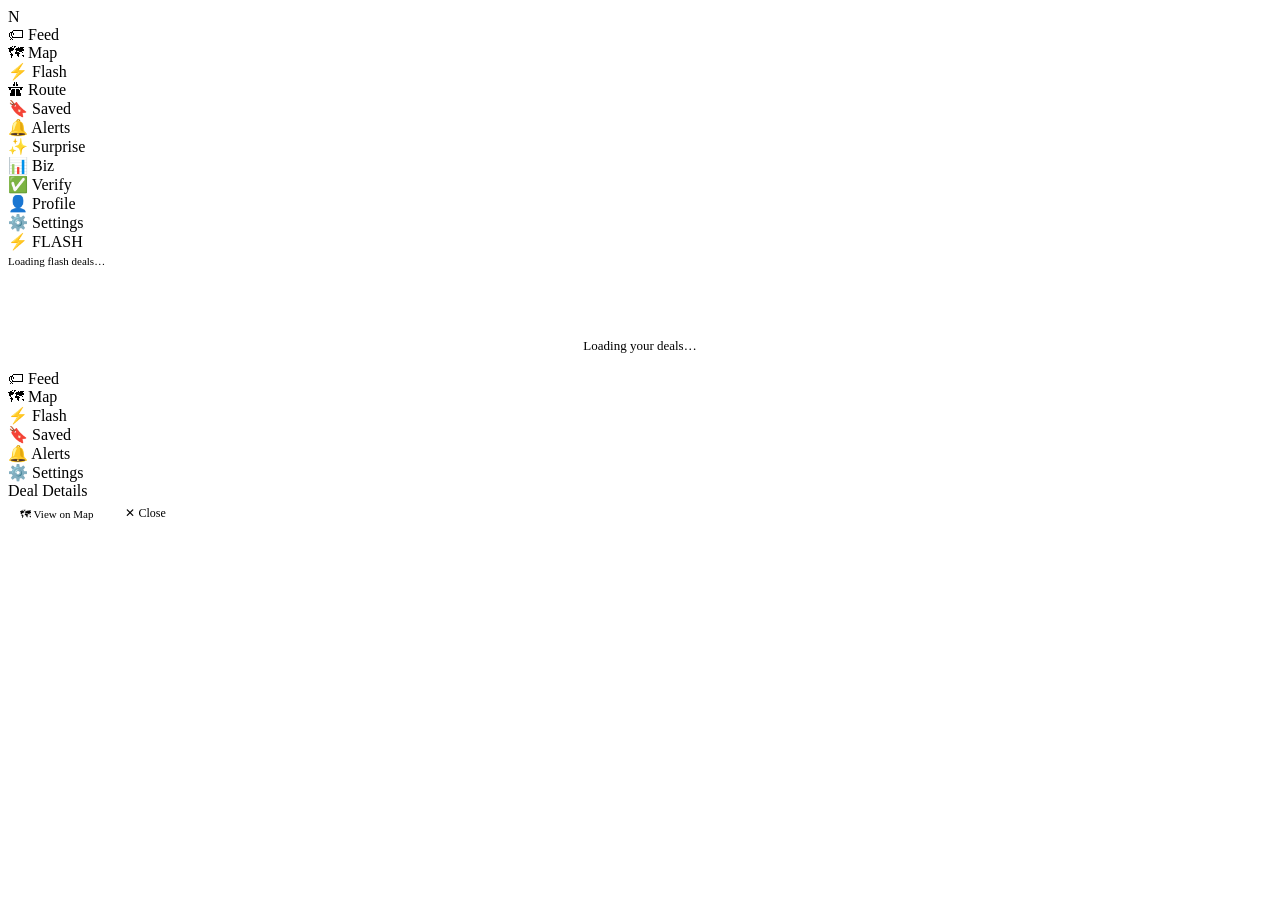
==== commit 1f099545: "Create index.html" ====
--- a/index.html
+++ b/index.html
@@ -1,1038 +1,284 @@
-<!DOCTYPE html>
-<html lang="en">
-<head>
-<meta charset="UTF-8">
-<meta name="viewport" content="width=device-width, initial-scale=1.0">
-<title>Neardis � Hyperlocal Deal Discovery</title>
-<link href="https://fonts.googleapis.com/css2?family=Space+Grotesk:wght@300;400;500;600;700&family=Syne:wght@400;500;600;700;800&display=swap" rel="stylesheet">
-<style>
-*{margin:0;padding:0;box-sizing:border-box}
-:root{
-  --bg:#0a0a0f;--bg2:#12121a;--bg3:#1a1a26;--bg4:#22223a;
-  --surface:#1e1e2e;--surface2:#252538;--surface3:#2e2e45;
-  --border:#2e2e45;--border2:#3a3a55;
-  --text:#f0f0fa;--text2:#9898b8;--text3:#5a5a7a;
-  --accent:#ff4d6d;--accent2:#ff7a5c;
-  --blue:#4d9fff;--green:#2ecc71;--amber:#f59e0b;--purple:#a855f7;
-  --teal:#14b8a6;--pink:#ec4899;
-  --radius:12px;--radius2:8px;
-}
-body{font-family:'Space Grotesk',sans-serif;background:var(--bg);color:var(--text);min-height:100vh;overflow-x:hidden}
-.app{display:flex;height:100vh;overflow:hidden}
-
-/* SIDEBAR */
-.sidebar{width:72px;background:var(--bg2);border-right:1px solid var(--border);display:flex;flex-direction:column;align-items:center;padding:16px 0;gap:4px;flex-shrink:0;z-index:100;overflow-y:auto}
-.sidebar::-webkit-scrollbar{display:none}
-.logo{font-family:'Syne',sans-serif;font-weight:800;font-size:15px;background:linear-gradient(135deg,#ff4d6d,#ff7a5c);-webkit-background-clip:text;-webkit-text-fill-color:transparent;margin-bottom:12px;letter-spacing:-1px;cursor:pointer}
-.nav-btn{width:48px;height:48px;border:none;background:transparent;border-radius:var(--radius2);cursor:pointer;display:flex;align-items:center;justify-content:center;font-size:20px;transition:all .2s;color:var(--text3);position:relative;flex-shrink:0}
-.nav-btn:hover{background:var(--surface);color:var(--text)}
-.nav-btn.active{background:var(--surface2);color:var(--accent)}
-.nav-btn .badge{position:absolute;top:6px;right:6px;width:8px;height:8px;background:var(--accent);border-radius:50%;border:2px solid var(--bg2)}
-.nav-sep{width:32px;height:1px;background:var(--border);margin:6px 0;flex-shrink:0}
-.nav-label{font-size:9px;color:var(--text3);text-align:center;letter-spacing:.3px;margin-top:-2px;margin-bottom:4px}
-
-/* MAIN */
-.main{flex:1;overflow:hidden;display:flex;flex-direction:column}
-.page{display:none;flex:1;overflow:hidden;flex-direction:column;animation:fadeIn .25s ease}
-.page.active{display:flex}
-@keyframes fadeIn{from{opacity:0;transform:translateY(6px)}to{opacity:1;transform:translateY(0)}}
-
-/* TOPBAR */
-.topbar{display:flex;align-items:center;gap:10px;padding:10px 16px;background:var(--bg2);border-bottom:1px solid var(--border);flex-shrink:0;min-height:52px}
-.topbar-title{font-family:'Syne',sans-serif;font-weight:700;font-size:17px;white-space:nowrap}
-.search-bar{flex:1;max-width:320px;display:flex;align-items:center;gap:8px;background:var(--surface);border:1px solid var(--border);border-radius:24px;padding:7px 14px}
-.search-bar input{background:none;border:none;outline:none;color:var(--text);font-family:inherit;font-size:13px;flex:1;min-width:0}
-.search-bar input::placeholder{color:var(--text3)}
-.btn{padding:7px 14px;border-radius:var(--radius2);border:none;cursor:pointer;font-family:inherit;font-size:12px;font-weight:600;transition:all .2s;white-space:nowrap}
-.btn-primary{background:linear-gradient(135deg,#ff4d6d,#ff7a5c);color:#fff}
-.btn-primary:hover{opacity:.9;transform:translateY(-1px)}
-.btn-ghost{background:var(--surface);color:var(--text);border:1px solid var(--border)}
-.btn-ghost:hover{background:var(--surface2)}
-.btn-sm{padding:5px 10px;font-size:11px}
-.btn-danger{background:rgba(255,77,109,.15);color:var(--accent);border:1px solid rgba(255,77,109,.3)}
-.avatar{width:34px;height:34px;border-radius:50%;background:linear-gradient(135deg,#ff4d6d,#ff7a5c);display:flex;align-items:center;justify-content:center;font-weight:700;font-size:12px;color:#fff;flex-shrink:0;cursor:pointer}
-
-/* SCROLL */
-.scroll{overflow-y:auto;flex:1;padding:16px}
-.scroll::-webkit-scrollbar{width:4px}
-.scroll::-webkit-scrollbar-thumb{background:var(--border2);border-radius:2px}
-
-/* FLASH TICKER */
-.flash-ticker{background:rgba(255,77,109,.08);border-bottom:1px solid rgba(255,77,109,.2);padding:7px 16px;display:flex;align-items:center;gap:10px;flex-shrink:0;overflow:hidden}
-.ticker-label{font-size:10px;font-weight:700;color:var(--accent);text-transform:uppercase;letter-spacing:1px;white-space:nowrap;display:flex;align-items:center;gap:5px}
-.ticker-wrap{flex:1;overflow:hidden;position:relative;height:18px}
-.ticker-inner{display:flex;gap:48px;animation:ticker 25s linear infinite;white-space:nowrap;position:absolute}
-@keyframes ticker{0%{transform:translateX(0)}100%{transform:translateX(-50%)}}
-.ticker-item{font-size:11px;color:var(--text2)}
-.ticker-pct{font-weight:700;color:var(--accent)}
-
-/* CHIPS */
-.chips{display:flex;gap:6px;flex-wrap:wrap}
-.chip{padding:5px 12px;border-radius:20px;border:1px solid var(--border);background:var(--surface);color:var(--text2);font-size:11px;font-weight:500;cursor:pointer;transition:all .2s;display:flex;align-items:center;gap:4px;white-space:nowrap}
-.chip:hover{border-color:var(--border2);color:var(--text)}
-.chip.active{background:rgba(255,77,109,.12);border-color:var(--accent);color:var(--accent)}
-
-/* DEAL CARDS */
-.deal-grid{display:grid;grid-template-columns:repeat(auto-fill,minmax(260px,1fr));gap:14px}
-.deal-card{background:var(--surface);border:1px solid var(--border);border-radius:var(--radius);overflow:hidden;cursor:pointer;transition:all .2s;position:relative}
-.deal-card:hover{border-color:var(--border2);transform:translateY(-2px);box-shadow:0 8px 28px rgba(0,0,0,.45)}
-.deal-card.flash{border-color:rgba(255,77,109,.6);box-shadow:0 0 0 1px rgba(255,77,109,.3),0 0 20px rgba(255,77,109,.12)}
-.flash-label{position:absolute;top:8px;left:8px;background:var(--accent);color:#fff;font-size:9px;font-weight:700;padding:2px 7px;border-radius:3px;z-index:2;letter-spacing:.5px}
-.deal-img{width:100%;height:130px;display:flex;align-items:center;justify-content:center;font-size:44px;position:relative;background:var(--bg3)}
-.deal-badge{position:absolute;top:8px;right:8px;background:rgba(0,0,0,.75);color:var(--accent);font-weight:700;font-size:16px;padding:3px 8px;border-radius:5px}
-.deal-body{padding:12px}
-.deal-shop{font-size:10px;color:var(--text3);text-transform:uppercase;letter-spacing:.5px;margin-bottom:3px;display:flex;align-items:center;gap:4px}
-.deal-title{font-size:13px;font-weight:600;margin-bottom:7px;line-height:1.3}
-.deal-meta{display:flex;align-items:center;gap:8px;flex-wrap:wrap}
-.deal-tag{font-size:10px;padding:2px 7px;border-radius:3px;font-weight:500}
-.tag-food{background:rgba(46,204,113,.12);color:#2ecc71}
-.tag-fashion{background:rgba(236,72,153,.12);color:#ec4899}
-.tag-electronics{background:rgba(77,159,255,.12);color:#4d9fff}
-.tag-beauty{background:rgba(168,85,247,.12);color:#a855f7}
-.tag-sports{background:rgba(245,158,11,.12);color:#f59e0b}
-.tag-home{background:rgba(20,184,166,.12);color:#14b8a6}
-.deal-dist{font-size:10px;color:var(--text3)}
-.deal-timer{font-size:10px;font-weight:600;color:var(--amber);margin-top:5px}
-.deal-timer.urgent{color:var(--accent);animation:pulse 1.2s infinite}
-@keyframes pulse{0%,100%{opacity:1}50%{opacity:.5}}
-.deal-footer{display:flex;align-items:center;justify-content:space-between;padding:8px 12px;border-top:1px solid var(--border);background:var(--bg3)}
-.worth-it{font-size:11px;color:var(--green)}
-.bm-btn{background:none;border:none;cursor:pointer;font-size:15px;color:var(--text3);transition:all .2s;padding:2px}
-.bm-btn:hover{color:var(--accent);transform:scale(1.2)}
-.bm-btn.saved{color:var(--accent)}
-
-/* SECTION HEAD */
-.sec-head{font-size:11px;font-weight:700;text-transform:uppercase;letter-spacing:1px;color:var(--text3);margin-bottom:10px}
-
-/* MINI CARD */
-.mini-card{background:var(--surface);border:1px solid var(--border);border-radius:var(--radius2);padding:10px;display:flex;gap:8px;cursor:pointer;transition:all .2s;margin-bottom:7px}
-.mini-card:hover{border-color:var(--border2);background:var(--surface2)}
-.mini-emoji{font-size:26px;flex-shrink:0;line-height:1}
-.mini-info{flex:1;min-width:0}
-.mini-shop{font-size:10px;color:var(--text3)}
-.mini-title{font-size:12px;font-weight:600;white-space:nowrap;overflow:hidden;text-overflow:ellipsis}
-.mini-sub{font-size:10px;color:var(--text2);margin-top:1px}
-
-/* SIGHTING */
-.sighting{display:flex;gap:8px;padding:8px;border-radius:var(--radius2);background:var(--surface);border:1px solid var(--border);margin-bottom:7px}
-.sighting-av{width:28px;height:28px;border-radius:50%;background:var(--surface3);display:flex;align-items:center;justify-content:center;font-size:12px;flex-shrink:0}
-.sighting-tx{font-size:11px;color:var(--text2);line-height:1.4}
-.sighting-tm{font-size:10px;color:var(--text3);margin-top:1px}
-
-/* STAT CARD */
-.stat-card{background:var(--surface);border:1px solid var(--border);border-radius:var(--radius);padding:14px}
-.stat-label{font-size:10px;color:var(--text3);text-transform:uppercase;letter-spacing:.5px;margin-bottom:4px}
-.stat-value{font-family:'Syne',sans-serif;font-weight:800;font-size:26px}
-.stat-delta{font-size:10px;margin-top:3px}
-.up{color:var(--green)}.down{color:var(--accent)}
-
-/* BAR CHART */
-.bar-chart{display:flex;align-items:flex-end;gap:5px;height:110px}
-.bar{flex:1;border-radius:3px 3px 0 0;background:rgba(255,77,109,.25);transition:all .3s;cursor:pointer;min-height:4px}
-.bar:hover,.bar.peak{background:var(--accent)}
-.bar-label{font-size:9px;color:var(--text3);text-align:center;margin-top:3px}
-
-/* FORM */
-.form-group{margin-bottom:14px}
-.form-label{font-size:10px;color:var(--text3);text-transform:uppercase;letter-spacing:.5px;margin-bottom:5px;display:block}
-.form-input{width:100%;background:var(--surface);border:1px solid var(--border);border-radius:var(--radius2);padding:9px 12px;color:var(--text);font-family:inherit;font-size:13px;outline:none;transition:border-color .2s}
-.form-input:focus{border-color:var(--accent)}
-.form-input::placeholder{color:var(--text3)}
-textarea.form-input{resize:vertical;min-height:80px}
-select.form-input option{background:var(--bg2)}
-
-/* TOGGLE */
-.toggle{display:flex;align-items:center;gap:7px;cursor:pointer}
-.t-track{width:38px;height:20px;border-radius:10px;background:var(--border);position:relative;transition:background .2s;flex-shrink:0}
-.t-track.on{background:var(--accent)}
-.t-thumb{width:16px;height:16px;border-radius:50%;background:#fff;position:absolute;top:2px;left:2px;transition:transform .2s}
-.t-track.on .t-thumb{transform:translateX(18px)}
-
-/* OCC BAR */
-.occ-bar{height:5px;border-radius:3px;background:var(--border);overflow:hidden;margin-top:3px}
-.occ-fill{height:100%;border-radius:3px;transition:width .5s}
-
-/* LIVE BADGE */
-.live-badge{display:inline-flex;align-items:center;gap:4px;font-size:10px;font-weight:700;color:#fff;background:var(--accent);padding:3px 7px;border-radius:12px;white-space:nowrap}
-.live-dot{width:5px;height:5px;border-radius:50%;background:#fff;animation:blink 1s infinite}
-@keyframes blink{0%,100%{opacity:1}50%{opacity:.2}}
-
-/* VERIFIED */
-.verified{display:inline-flex;align-items:center;gap:3px;font-size:10px;color:var(--blue);font-weight:600}
-
-/* TABS */
-.tabs{display:flex;gap:3px;padding:10px 14px;background:var(--bg2);border-bottom:1px solid var(--border);flex-shrink:0;overflow-x:auto}
-.tabs::-webkit-scrollbar{display:none}
-.tab{padding:6px 14px;border-radius:var(--radius2);cursor:pointer;font-size:12px;font-weight:500;color:var(--text2);transition:all .2s;border:1px solid transparent;white-space:nowrap;background:none}
-.tab:hover{color:var(--text);background:var(--surface)}
-.tab.active{background:var(--surface2);color:var(--text);border-color:var(--border)}
-
-/* NOTIF */
-.notif-item{display:flex;gap:10px;padding:12px 14px;border-bottom:1px solid var(--border);cursor:pointer;transition:background .2s}
-.notif-item:hover{background:var(--surface)}
-.notif-item.unread{background:rgba(255,77,109,.04);border-left:3px solid var(--accent)}
-.notif-icon{width:38px;height:38px;border-radius:50%;display:flex;align-items:center;justify-content:center;font-size:16px;flex-shrink:0}
-.notif-title{font-size:12px;font-weight:600;margin-bottom:2px}
-.notif-desc{font-size:11px;color:var(--text2);line-height:1.4}
-.notif-time{font-size:10px;color:var(--text3);margin-top:3px}
-
-/* ROUTE */
-.route-card{background:var(--surface);border:1px solid var(--border);border-radius:var(--radius2);padding:12px;margin-bottom:8px;display:flex;align-items:center;gap:10px}
-
-/* MAP */
-.map-wrap{display:grid;grid-template-columns:300px 1fr;flex:1;overflow:hidden}
-.map-panel{background:var(--bg2);border-right:1px solid var(--border);display:flex;flex-direction:column;overflow:hidden}
-.map-canvas{position:relative;overflow:hidden;background:var(--bg3)}
-.map-grid{position:absolute;inset:0;background-image:linear-gradient(rgba(46,46,69,.4) 1px,transparent 1px),linear-gradient(90deg,rgba(46,46,69,.4) 1px,transparent 1px);background-size:55px 55px}
-.map-road-h{position:absolute;background:var(--bg4);left:0;right:0}
-.map-road-v{position:absolute;background:var(--bg4);top:0;bottom:0}
-.map-bldg{position:absolute;background:var(--surface);border-radius:2px;border:1px solid var(--border)}
-.map-pin{position:absolute;cursor:pointer;transform:translate(-50%,-100%);z-index:10;transition:transform .15s}
-.map-pin:hover{transform:translate(-50%,-100%) scale(1.15);z-index:20}
-.pin-box{background:var(--accent);color:#fff;font-size:9px;font-weight:700;padding:3px 7px;border-radius:5px 5px 5px 0;white-space:nowrap;box-shadow:0 2px 8px rgba(255,77,109,.4)}
-.pin-flash{animation:pinPulse 1.2s infinite}
-@keyframes pinPulse{0%,100%{box-shadow:0 0 0 0 rgba(255,77,109,.5)}50%{box-shadow:0 0 0 7px rgba(255,77,109,0)}}
-.pin-tail{width:0;height:0;border-left:4px solid transparent;border-right:4px solid transparent;border-top:7px solid var(--accent);margin-left:3px}
-.heat-blob{position:absolute;border-radius:50%;pointer-events:none}
-.map-ctrl{position:absolute;top:12px;right:12px;display:flex;flex-direction:column;gap:6px;z-index:20}
-.map-btn{width:34px;height:34px;background:var(--bg2);border:1px solid var(--border);border-radius:7px;display:flex;align-items:center;justify-content:center;cursor:pointer;font-size:13px;color:var(--text);transition:all .2s}
-.map-btn:hover{border-color:var(--accent);color:var(--accent)}
-.map-legend{position:absolute;bottom:12px;left:12px;background:rgba(10,10,15,.85);backdrop-filter:blur(6px);border:1px solid var(--border);border-radius:var(--radius2);padding:8px 12px;font-size:10px;z-index:20}
-.map-legend-row{display:flex;align-items:center;gap:5px;margin-bottom:4px}
-.map-dot{width:8px;height:8px;border-radius:50%;flex-shrink:0}
-.heat-legend{display:flex;align-items:center;gap:3px;font-size:10px;color:var(--text3);margin-top:6px;padding-top:5px;border-top:1px solid var(--border)}
-.heat-swatch{width:60px;height:6px;border-radius:3px;background:linear-gradient(90deg,rgba(255,77,109,0),rgba(255,77,109,.9));margin:0 3px}
-
-/* STEP PROGRESS */
-.step-progress{display:flex;gap:6px;margin-bottom:20px}
-.step-dot{flex:1;height:3px;border-radius:2px;background:var(--border)}
-.step-dot.done{background:var(--green)}
-.step-dot.current{background:var(--accent)}
-
-/* PROFILE */
-.profile-header{background:var(--surface);border:1px solid var(--border);border-radius:var(--radius);padding:20px;margin-bottom:16px;display:flex;align-items:center;gap:16px}
-.profile-av{width:72px;height:72px;border-radius:50%;background:linear-gradient(135deg,#ff4d6d,#ff7a5c);display:flex;align-items:center;justify-content:center;font-weight:800;font-size:26px;color:#fff;flex-shrink:0}
-.profile-stats{display:grid;grid-template-columns:repeat(3,1fr);gap:10px;margin-top:14px}
-.pstat{text-align:center;padding:10px;background:var(--surface);border-radius:var(--radius2);border:1px solid var(--border)}
-.pstat-val{font-family:'Syne',sans-serif;font-weight:700;font-size:18px;color:var(--accent)}
-.pstat-label{font-size:10px;color:var(--text3);margin-top:2px}
-
-/* SURPRISE */
-.surprise-card{background:var(--surface);border:2px solid var(--accent);border-radius:var(--radius);padding:28px;text-align:center;position:relative;overflow:hidden}
-.surprise-card::before{content:'';position:absolute;inset:0;background:radial-gradient(circle at 50% 0%,rgba(255,77,109,.08),transparent 60%);pointer-events:none}
-
-/* FLASH PAGE GRID */
-.flash-card{background:var(--surface);border:2px solid rgba(255,77,109,.5);border-radius:var(--radius);overflow:hidden;cursor:pointer;transition:all .2s;box-shadow:0 0 20px rgba(255,77,109,.1)}
-.flash-card:hover{transform:translateY(-3px);box-shadow:0 8px 32px rgba(255,77,109,.2)}
-
-/* INSIGHT BAR */
-.ins-row{display:flex;align-items:center;gap:8px;padding:8px 0;border-bottom:1px solid var(--border)}
-.ins-bar-wrap{flex:1;height:5px;background:var(--border);border-radius:3px;overflow:hidden}
-.ins-bar{height:100%;border-radius:3px}
-
-/* DEAL DETAIL MODAL */
-#deal-modal{display:none;position:fixed;inset:0;background:rgba(0,0,0,.75);z-index:1000;overflow-y:auto;padding:32px 16px}
-.modal-box{max-width:860px;margin:0 auto;background:var(--bg2);border:1px solid var(--border);border-radius:16px;overflow:hidden}
-.modal-head{display:flex;align-items:center;justify-content:space-between;padding:14px 18px;border-bottom:1px solid var(--border)}
-.modal-body{display:grid;grid-template-columns:1fr 320px}
-@media(max-width:700px){.modal-body{grid-template-columns:1fr}.modal-side{display:none}}
-.modal-main{padding:20px}
-.modal-side{border-left:1px solid var(--border);padding:18px;background:var(--surface)}
-.big-disc{font-family:'Syne',sans-serif;font-size:52px;font-weight:800;background:linear-gradient(135deg,#ff4d6d,#ff7a5c);-webkit-background-clip:text;-webkit-text-fill-color:transparent;line-height:1}
-.big-cd{font-family:'Syne',sans-serif;font-size:38px;font-weight:800;color:var(--accent);letter-spacing:-2px}
-
-/* FLASH GLOW ANIMATION */
-@keyframes glowPulse{0%,100%{box-shadow:0 0 0 0 rgba(255,77,109,.4)}50%{box-shadow:0 0 24px 4px rgba(255,77,109,.2)}}
-.glow{animation:glowPulse 2s infinite}
-
-/* UPLOAD ZONE */
-.upload-zone{border:2px dashed var(--border);border-radius:var(--radius2);padding:20px;text-align:center;cursor:pointer;transition:border-color .2s}
-.upload-zone:hover{border-color:var(--accent)}
-
-/* RESPONSIVE GRIDS */
-.grid-2{display:grid;grid-template-columns:1fr 1fr;gap:12px}
-.grid-3{display:grid;grid-template-columns:repeat(3,1fr);gap:12px}
-.grid-4{display:grid;grid-template-columns:repeat(4,1fr);gap:10px}
-@media(max-width:900px){.grid-4{grid-template-columns:repeat(2,1fr)}.grid-3{grid-template-columns:1fr 1fr}}
-
-/* FEED LAYOUT */
-.feed-layout{display:grid;grid-template-columns:1fr 280px;flex:1;overflow:hidden}
-.feed-main{overflow-y:auto;padding:16px}
-.feed-main::-webkit-scrollbar{width:4px}
-.feed-main::-webkit-scrollbar-thumb{background:var(--border2)}
-.feed-side{background:var(--bg2);border-left:1px solid var(--border);overflow-y:auto;padding:14px}
-.feed-side::-webkit-scrollbar{width:4px}
-.feed-side::-webkit-scrollbar-thumb{background:var(--border2)}
-</style>
-</head>
-<body>
-<div class="app">
-
-<!-- ===== SIDEBAR ===== -->
-<div class="sidebar">
-  <div class="logo" onclick="showPage('feed')">N</div>
-  <button class="nav-btn active" onclick="showPage('feed')" title="Feed">??</button>
-  <div class="nav-label">Feed</div>
-  <button class="nav-btn" onclick="showPage('map')" title="Map">???</button>
-  <div class="nav-label">Map</div>
-  <button class="nav-btn" onclick="showPage('flash')" title="Flash">?</button>
-  <div class="nav-label">Flash</div>
-  <button class="nav-btn" onclick="showPage('route')" title="Route">???</button>
-  <div class="nav-label">Route</div>
-  <div class="nav-sep"></div>
-  <button class="nav-btn" onclick="showPage('bookmarks')" title="Saved">??</button>
-  <div class="nav-label">Saved</div>
-  <button class="nav-btn" onclick="showPage('notifications')" title="Alerts"><div class="badge"></div>??</button>
-  <div class="nav-label">Alerts</div>
-  <button class="nav-btn" onclick="showPage('surprise')" title="Surprise">??</button>
-  <div class="nav-label">Surprise</div>
-  <div class="nav-sep"></div>
-  <button class="nav-btn" onclick="showPage('business')" title="Business">??</button>
-  <div class="nav-label">Biz</div>
-  <button class="nav-btn" onclick="showPage('verify')" title="Verify">?</button>
-  <div class="nav-label">Verify</div>
-  <div class="nav-sep"></div>
-  <button class="nav-btn" onclick="showPage('profile')" title="Profile">??</button>
-  <div class="nav-label">Profile</div>
-</div>
-
-<!-- ===== MAIN ===== -->
-<div class="main">
-
-<!-- FLASH TICKER -->
-<div class="flash-ticker">
-  <div class="ticker-label">? FLASH</div>
-  <div class="ticker-wrap"><div class="ticker-inner" id="ticker"></div></div>
-</div>
-
-<!-- ==================== PAGE: FEED ==================== -->
-<div class="page active" id="page-feed">
-  <div class="topbar">
-    <div class="topbar-title">?? Neardis</div>
-    <div class="search-bar">
-      <span style="color:var(--text3);font-size:13px">??</span>
-      <input type="text" placeholder="Search deals near you..." id="search-input" oninput="renderDeals()">
-    </div>
-    <div style="display:flex;gap:6px;margin-left:auto">
-      <button class="btn btn-ghost btn-sm" onclick="triggerSurprise()">?? Surprise Me</button>
-      <button class="btn btn-primary btn-sm" onclick="showPage('business')">+ Post Deal</button>
-    </div>
-    <div class="avatar" onclick="showPage('profile')">AK</div>
-  </div>
-  <div style="padding:10px 14px;border-bottom:1px solid var(--border);background:var(--bg2);display:flex;flex-direction:column;gap:8px">
-    <div class="chips" id="cat-chips">
-      <div class="chip active" onclick="setCat('all',this)">?? All Deals</div>
-      <div class="chip" onclick="setCat('food',this)">?? Food</div>
-      <div class="chip" onclick="setCat('fashion',this)">?? Fashion</div>
-      <div class="chip" onclick="setCat('electronics',this)">?? Electronics</div>
-      <div class="chip" onclick="setCat('beauty',this)">?? Beauty</div>
-      <div class="chip" onclick="setCat('sports',this)">?? Sports</div>
-      <div class="chip" onclick="setCat('home',this)">?? Home</div>
-      <div class="chip active" id="flash-chip" onclick="toggleFF(this)" style="border-color:var(--accent);color:var(--accent)">? Flash Only</div>
-    </div>
-    <div style="display:flex;align-items:center;gap:10px;font-size:11px;color:var(--text3)">
-      <span>?? <strong style="color:var(--text)">Nearest & Newest</strong></span>
-      <span>�</span><span id="deal-count">Loading...</span>
-      <span>�</span><span>Radius: <strong style="color:var(--text)">2km</strong></span>
-    </div>
-  </div>
-  <div class="feed-layout">
-    <div class="feed-main">
-      <div class="deal-grid" id="deal-grid"></div>
-    </div>
-    <div class="feed-side">
-      <div class="sec-head">?? Area Heatmap</div>
-      <div id="heatmap-list" style="margin-bottom:14px"></div>
-      <div class="sec-head">??? Recent Sightings</div>
-      <div id="feed-sightings" style="margin-bottom:14px"></div>
-      <div class="sec-head">? Expiring Soon</div>
-      <div id="expiring-list"></div>
-    </div>
-  </div>
-</div>
-
-<!-- ==================== PAGE: MAP ==================== -->
-<div class="page" id="page-map">
-  <div class="topbar">
-    <div class="topbar-title">??? Deal Map</div>
-    <div class="chips">
-      <div class="chip active">All</div>
-      <div class="chip">?? Food</div>
-      <div class="chip">?? Tech</div>
-      <div class="chip">?? Fashion</div>
-    </div>
-    <div style="display:flex;align-items:center;gap:8px;margin-left:auto">
-      <div class="toggle" onclick="toggleHeat(this)">
-        <div class="t-track" id="heat-toggle"><div class="t-thumb"></div></div>
-        <span style="font-size:11px;color:var(--text2)">Heatmap</span>
-      </div>
-    </div>
-  </div>
-  <div class="map-wrap">
-    <div class="map-panel">
-      <div style="padding:10px;border-bottom:1px solid var(--border)">
-        <div class="search-bar" style="max-width:none">
-          <span style="color:var(--text3);font-size:13px">??</span>
-          <input type="text" placeholder="Search area or shop..." style="background:none;border:none;outline:none;color:var(--text);font-family:inherit;font-size:12px;flex:1">
-        </div>
-      </div>
-      <div style="padding:8px 10px;font-size:10px;color:var(--text3);border-bottom:1px solid var(--border)">12 deals in view � Tap a pin or list item</div>
-      <div class="scroll" style="padding:10px" id="map-list"></div>
-    </div>
-    <div class="map-canvas">
-      <div id="map-area" style="position:absolute;inset:0">
-        <div class="map-grid"></div>
-        <!-- Roads -->
-        <div class="map-road-h" style="top:44%;height:38px"></div>
-        <div class="map-road-h" style="top:20%;height:18px"></div>
-        <div class="map-road-v" style="left:29%;width:28px"></div>
-        <div class="map-road-v" style="left:64%;width:20px"></div>
-        <!-- Buildings -->
-        <div class="map-bldg" style="left:4%;top:4%;width:20%;height:13%"></div>
-        <div class="map-bldg" style="left:27%;top:4%;width:10%;height:13%"></div>
-        <div class="map-bldg" style="left:35%;top:4%;width:24%;height:13%"></div>
-        <div class="map-bldg" style="left:67%;top:4%;width:28%;height:13%"></div>
-        <div class="map-bldg" style="left:4%;top:25%;width:22%;height:14%"></div>
-        <div class="map-bldg" style="left:35%;top:25%;width:24%;height:14%"></div>
-        <div class="map-bldg" style="left:67%;top:25%;width:28%;height:14%"></div>
-        <div class="map-bldg" style="left:4%;top:52%;width:20%;height:22%"></div>
-        <div class="map-bldg" style="left:35%;top:52%;width:24%;height:22%"></div>
-        <div class="map-bldg" style="left:67%;top:52%;width:28%;height:22%"></div>
-        <div class="map-bldg" style="left:4%;top:80%;width:90%;height:14%"></div>
-        <!-- Pins -->
-        <div id="map-pins"></div>
-        <!-- Heat blobs (hidden by default) -->
-        <div id="heat-blobs" style="display:none">
-          <div class="heat-blob" style="left:15%;top:28%;width:200px;height:200px;background:radial-gradient(circle,rgba(255,77,109,.4),transparent 70%)"></div>
-          <div class="heat-blob" style="left:44%;top:12%;width:160px;height:160px;background:radial-gradient(circle,rgba(255,122,92,.35),transparent 70%)"></div>
-          <div class="heat-blob" style="left:58%;top:48%;width:180px;height:180px;background:radial-gradient(circle,rgba(245,158,11,.3),transparent 70%)"></div>
-          <div class="heat-blob" style="left:28%;top:60%;width:130px;height:130px;background:radial-gradient(circle,rgba(168,85,247,.25),transparent 70%)"></div>
-        </div>
-        <!-- User dot -->
-        <div style="position:absolute;left:47%;top:42%;transform:translate(-50%,-50%);z-index:15">
-          <div style="width:16px;height:16px;border-radius:50%;background:var(--blue);border:3px solid #fff;box-shadow:0 0 0 6px rgba(77,159,255,.18)"></div>
-        </div>
-      </div>
-      <div class="map-ctrl">
-        <div class="map-btn" onclick="this.textContent='??'">+</div>
-        <div class="map-btn">-</div>
-        <div class="map-btn">?</div>
-        <div class="map-btn" onclick="toggleHeatBtn()">??</div>
-      </div>
-      <div class="map-legend">
-        <div class="map-legend-row"><div class="map-dot" style="background:var(--accent)"></div><span>Active deal</span></div>
-        <div class="map-legend-row"><div class="map-dot" style="background:var(--amber)"></div><span>Flash deal</span></div>
-        <div class="map-legend-row"><div class="map-dot" style="background:var(--blue)"></div><span>Your location</span></div>
-        <div class="heat-legend">Low<div class="heat-swatch"></div>High density</div>
-      </div>
-    </div>
-  </div>
-</div>
-
-<!-- ==================== PAGE: FLASH DEALS ==================== -->
-<div class="page" id="page-flash">
-  <div class="topbar">
-    <div class="topbar-title">? Flash Deals</div>
-    <div class="live-badge"><div class="live-dot"></div>LIVE</div>
-    <span style="font-size:12px;color:var(--text2)">Time-sensitive high-value deals near you</span>
-  </div>
-  <div class="scroll">
-    <div class="deal-grid" id="flash-grid"></div>
-  </div>
-</div>
-
-<!-- ==================== PAGE: ROUTE ALERTS ==================== -->
-<div class="page" id="page-route">
-  <div class="topbar">
-    <div class="topbar-title">??? Route Alerts</div>
-    <button class="btn btn-primary btn-sm" style="margin-left:auto">+ Add Route</button>
-  </div>
-  <div style="display:grid;grid-template-columns:1fr 300px;flex:1;overflow:hidden">
-    <div class="scroll" style="padding:16px">
-      <div class="sec-head" style="margin-bottom:10px">Your Saved Routes</div>
-      <div id="routes-list" style="margin-bottom:20px"></div>
-      <div class="sec-head" style="margin-bottom:10px">Deals Along Your Morning Commute</div>
-      <div class="deal-grid" id="route-deals"></div>
-    </div>
-    <div style="background:var(--bg2);border-left:1px solid var(--border);overflow-y:auto;padding:14px">
-      <div class="sec-head" style="margin-bottom:12px">Configure Route</div>
-      <div class="form-group"><label class="form-label">Start Point</label><input class="form-input" type="text" value="Gulberg III"></div>
-      <div class="form-group"><label class="form-label">End Point</label><input class="form-input" type="text" value="Liberty Market"></div>
-      <div class="form-group">
-        <label class="form-label">Alert Radius</label>
-        <input type="range" min="100" max="1000" value="400" style="width:100%;accent-color:var(--accent)" oninput="document.getElementById('rad-val').textContent=this.value+'m'">
-        <div style="font-size:11px;color:var(--text2);margin-top:3px" id="rad-val">400m</div>
-      </div>
-      <div class="form-group">
-        <label class="form-label">Active Hours</label>
-        <div style="display:grid;grid-template-columns:1fr 1fr;gap:6px">
-          <input class="form-input" type="time" value="07:30">
-          <input class="form-input" type="time" value="09:30">
-        </div>
-      </div>
-      <div class="form-group">
-        <label class="form-label">Categories</label>
-        <div class="chips">
-          <div class="chip active">?? Food</div>
-          <div class="chip">? Coffee</div>
-          <div class="chip">?? Grocery</div>
-        </div>
-      </div>
-      <button class="btn btn-primary" style="width:100%;margin-top:8px">Save Route Alert</button>
-    </div>
-  </div>
-</div>
-
-<!-- ==================== PAGE: BOOKMARKS ==================== -->
-<div class="page" id="page-bookmarks">
-  <div class="topbar">
-    <div class="topbar-title">?? Saved Deals</div>
-    <span style="font-size:12px;color:var(--text2)" id="bm-count"></span>
-  </div>
-  <div style="display:grid;grid-template-columns:180px 1fr;flex:1;overflow:hidden">
-    <div style="background:var(--bg2);border-right:1px solid var(--border);padding:14px;overflow-y:auto">
-      <div class="sec-head">Collections</div>
-      <div id="bm-collections"></div>
-    </div>
-    <div class="scroll" style="padding:16px">
-      <div id="bm-expiring" style="margin-bottom:16px"></div>
-      <div class="deal-grid" id="bm-grid"></div>
-    </div>
-  </div>
-</div>
-
-<!-- ==================== PAGE: NOTIFICATIONS ==================== -->
-<div class="page" id="page-notifications">
-  <div class="topbar">
-    <div class="topbar-title">?? Notifications</div>
-    <button class="btn btn-ghost btn-sm" style="margin-left:auto" onclick="markAllRead()">Mark all read</button>
-  </div>
-  <div class="tabs">
-    <div class="tab active" onclick="setNotifTab('all',this)">All</div>
-    <div class="tab" onclick="setNotifTab('deals',this)">New Deals</div>
-    <div class="tab" onclick="setNotifTab('expiry',this)">Expiring</div>
-    <div class="tab" onclick="setNotifTab('sightings',this)">Sightings</div>
-    <div class="tab" onclick="setNotifTab('route',this)">Route Alerts</div>
-  </div>
-  <div class="scroll" style="padding:0" id="notif-list"></div>
-</div>
-
-<!-- ==================== PAGE: SURPRISE ME ==================== -->
-<div class="page" id="page-surprise">
-  <div class="topbar">
-    <div class="topbar-title">?? Surprise Me</div>
-    <span style="font-size:12px;color:var(--text2)">One highly-rated deal within 500m</span>
-  </div>
-  <div class="scroll" style="padding:20px;max-width:560px;margin:0 auto">
-    <div class="surprise-card">
-      <div style="font-size:60px;margin-bottom:14px" id="surp-emoji">??</div>
-      <div style="font-family:'Syne',sans-serif;font-size:22px;font-weight:800;margin-bottom:6px" id="surp-title">Ready for a discovery?</div>
-      <div style="font-size:13px;color:var(--text2);margin-bottom:20px" id="surp-desc">Let us pick the highest-rated deal near you right now.</div>
-      <div id="surp-info" style="display:none;margin-bottom:18px;background:var(--bg3);border-radius:var(--radius2);padding:14px;text-align:left"></div>
-      <button class="btn btn-primary" style="font-size:15px;padding:12px 28px" onclick="rollSurprise()">?? Surprise Me!</button>
-      <div style="font-size:11px;color:var(--text3);margin-top:10px">Picks from <strong style="color:var(--text)">500m</strong> radius � Min rating 4?</div>
-    </div>
-    <div style="margin-top:18px">
-      <div class="sec-head">Recent Surprises</div>
-      <div id="surp-history"></div>
-    </div>
-  </div>
-</div>
-
-<!-- ==================== PAGE: BUSINESS DASHBOARD ==================== -->
-<div class="page" id="page-business">
-  <div class="topbar">
-    <div class="topbar-title">?? Business Dashboard</div>
-    <div class="verified" style="font-size:11px">? Verified Business</div>
-    <div style="margin-left:auto;display:flex;gap:7px;align-items:center">
-      <div class="live-badge"><div class="live-dot"></div>3 Active</div>
-      <button class="btn btn-primary btn-sm" onclick="setBizTab('deals',document.querySelectorAll('.biz-tab')[1])">+ New Deal</button>
-    </div>
-  </div>
-  <div class="tabs" id="biz-tabs">
-    <div class="tab biz-tab active" onclick="setBizTab('overview',this)">Overview</div>
-    <div class="tab biz-tab" onclick="setBizTab('deals',this)">My Deals</div>
-    <div class="tab biz-tab" onclick="setBizTab('analytics',this)">Analytics</div>
-    <div class="tab biz-tab" onclick="setBizTab('insights',this)">Competitor Insights</div>
-    <div class="tab biz-tab" onclick="setBizTab('occupancy',this)">Live Occupancy</div>
-  </div>
-  <div class="scroll" style="padding:16px" id="biz-content"></div>
-</div>
-
-<!-- ==================== PAGE: VERIFY SHOP ==================== -->
-<div class="page" id="page-verify">
-  <div class="topbar">
-    <div class="topbar-title">? Shop Verification</div>
-  </div>
-  <div class="scroll" style="padding:20px;max-width:580px;margin:0 auto">
-    <div style="margin-bottom:20px">
-      <div style="font-family:'Syne',sans-serif;font-size:20px;font-weight:800;margin-bottom:6px">Get Verified on Neardis</div>
-      <div style="font-size:13px;color:var(--text2);line-height:1.6">Verified businesses get a trust badge, appear first in search, and can post unlimited deals. The process takes 2�3 business days.</div>
-    </div>
-    <div class="step-progress" id="verify-steps"></div>
-    <div id="verify-content"></div>
-  </div>
-</div>
-
-<!-- ==================== PAGE: PROFILE ==================== -->
-<div class="page" id="page-profile">
-  <div class="topbar">
-    <div class="topbar-title">?? My Profile</div>
-    <button class="btn btn-ghost btn-sm" style="margin-left:auto">Edit Profile</button>
-  </div>
-  <div class="scroll" style="padding:16px;max-width:680px;margin:0 auto">
-    <div class="profile-header">
-      <div class="profile-av">AK</div>
-      <div style="flex:1">
-        <div style="font-family:'Syne',sans-serif;font-size:18px;font-weight:800">Ahsan Khan</div>
-        <div style="font-size:12px;color:var(--text2);margin-top:2px">?? Gulberg III, Lahore � Member since Jan 2024</div>
-        <div style="margin-top:6px;display:flex;gap:6px;flex-wrap:wrap">
-          <span class="deal-tag tag-food">Food Lover</span>
-          <span class="deal-tag tag-electronics">Tech</span>
-        </div>
-      </div>
-      <div style="text-align:right">
-        <div class="verified">? Verified User</div>
-        <div style="font-size:10px;color:var(--text3);margin-top:3px">Level 3 Scout</div>
-      </div>
-    </div>
-    <div class="profile-stats">
-      <div class="pstat"><div class="pstat-val">47</div><div class="pstat-label">Deals Redeemed</div></div>
-      <div class="pstat"><div class="pstat-val">23</div><div class="pstat-label">Sightings Posted</div></div>
-      <div class="pstat"><div class="pstat-val">12</div><div class="pstat-label">Bookmarks</div></div>
-    </div>
-    <div style="margin-top:16px">
-      <div class="sec-head">Saved Locations</div>
-      <div id="saved-locs"></div>
-    </div>
-    <div style="margin-top:16px">
-      <div class="sec-head">Notification Preferences</div>
-      <div id="notif-prefs"></div>
-    </div>
-    <div style="margin-top:16px">
-      <div class="sec-head">Recently Viewed</div>
-      <div class="deal-grid" style="grid-template-columns:repeat(auto-fill,minmax(220px,1fr))" id="recent-viewed"></div>
-    </div>
-  </div>
-</div>
-
-</div><!-- /main -->
-</div><!-- /app -->
-
-<!-- DEAL DETAIL MODAL -->
-<div id="deal-modal">
-  <div class="modal-box">
-    <div class="modal-head">
-      <div style="font-family:'Syne',sans-serif;font-weight:700">Deal Details</div>
-      <button onclick="closeDeal()" style="background:var(--surface);border:1px solid var(--border);border-radius:7px;padding:5px 12px;color:var(--text);cursor:pointer;font-family:inherit;font-size:12px">? Close</button>
-    </div>
-    <div class="modal-body">
-      <div class="modal-main" id="modal-main"></div>
-      <div class="modal-side" id="modal-side"></div>
-    </div>
-  </div>
-</div>
-
-<script>
-// ============================== DATA ==============================
-const DEALS=[
-  {id:1,shop:"Caf� Zest",emoji:"?",cat:"food",tag:"tag-food",title:"50% off All Beverages",disc:50,dist:.2,expiry:7020,flash:true,rating:4.8,worthit:94,sightings:12,desc:"All hot and cold drinks at half price. Valid for dine-in only. Includes specialty coffees, teas, and cold brew.",lat:36,lng:18,saved:false,orig:650,price:325},
-  {id:2,shop:"TechZone",emoji:"??",cat:"electronics",tag:"tag-electronics",title:"iPhone Case Bundle � 3 for 1",disc:66,dist:.45,expiry:28800,flash:false,rating:4.5,worthit:88,sightings:5,desc:"Pick any 3 premium phone cases for the price of one. Covers all major brands.",lat:22,lng:45,saved:true,orig:3600,price:1200},
-  {id:3,shop:"Zara Outlet",emoji:"??",cat:"fashion",tag:"tag-fashion",title:"End of Season � 40% Off",disc:40,dist:.7,expiry:86400,flash:false,rating:4.2,worthit:81,sightings:23,desc:"Selected styles from the spring collection at 40% off. In-store only.",lat:55,lng:68,saved:false,orig:8500,price:5100},
-  {id:4,shop:"GlowUp Studio",emoji:"??",cat:"beauty",tag:"tag-beauty",title:"Facial + Massage Combo",disc:35,dist:.3,expiry:18000,flash:true,rating:4.9,worthit:97,sightings:8,desc:"60-minute facial paired with a 30-minute shoulder & neck massage by certified therapists.",lat:40,lng:72,saved:true,orig:4500,price:2925},
-  {id:5,shop:"FitZone Gym",emoji:"???",cat:"sports",tag:"tag-sports",title:"Monthly Membership Deal",disc:30,dist:.9,expiry:172800,flash:false,rating:4.3,worthit:79,sightings:3,desc:"First month at 30% off. Full facility access, group classes, and free trainer session.",lat:18,lng:56,saved:false,orig:6000,price:4200},
-  {id:6,shop:"HomeSense",emoji:"???",cat:"home",tag:"tag-home",title:"Buy 2 Get 1 Free � Cushions",disc:33,dist:.5,expiry:43200,flash:false,rating:4.0,worthit:72,sightings:6,desc:"Mix and match any cushion covers and throws from the entire range.",lat:64,lng:34,saved:false,orig:2400,price:1600},
-  {id:7,shop:"Burger Bros",emoji:"??",cat:"food",tag:"tag-food",title:"Double Burger Wednesday",disc:50,dist:.15,expiry:10800,flash:true,rating:4.7,worthit:92,sightings:31,desc:"Every Wednesday: buy one double smash burger, get one free. Dine-in or takeaway.",lat:48,lng:27,saved:true,orig:1200,price:600},
-  {id:8,shop:"Luxe Watches",emoji:"?",cat:"electronics",tag:"tag-electronics",title:"Clearance � Up to 60% Off",disc:60,dist:1.2,expiry:259200,flash:false,rating:4.1,worthit:76,sightings:4,desc:"Premium watch brands clearing last season inventory. Limited pieces available.",lat:75,lng:60,saved:false,orig:45000,price:18000},
-  {id:9,shop:"Sushi Maru",emoji:"??",cat:"food",tag:"tag-food",title:"Lunch Set � 45% Off",disc:45,dist:.6,expiry:5400,flash:true,rating:4.6,worthit:89,sightings:19,desc:"Premium 8-piece sushi set with miso soup and salad. Lunch hours only, 12�3 PM.",lat:32,lng:50,saved:false,orig:2200,price:1210},
-  {id:10,shop:"Sole Street",emoji:"??",cat:"fashion",tag:"tag-fashion",title:"Nike & Adidas 25% Off",disc:25,dist:.8,expiry:129600,flash:false,rating:4.4,worthit:83,sightings:14,desc:"All branded sports shoes on sale this weekend. Select styles, while stocks last.",lat:60,lng:75,saved:false,orig:12000,price:9000},
-  {id:11,shop:"The Brew Lab",emoji:"??",cat:"food",tag:"tag-food",title:"Happy Hour: 2 for 1 Drinks",disc:50,dist:.25,expiry:3600,flash:true,rating:4.5,worthit:91,sightings:22,desc:"5�7 PM every day. All draft options and mocktails. Bar seating only.",lat:43,lng:14,saved:false,orig:900,price:450},
-  {id:12,shop:"EcoHome",emoji:"??",cat:"home",tag:"tag-home",title:"Indoor Plants Bundle",disc:20,dist:1.0,expiry:345600,flash:false,rating:3.9,worthit:68,sightings:2,desc:"6-plant starter set with soil and ceramic pots. Perfect for beginners.",lat:14,lng:80,saved:false,orig:3500,price:2800},
-];
-
-let activeCat='all';let flashFilter=true;let heatmapOn=false;
-let verifyStep=0;let bizTab='overview';let notifTab='all';
-let surpriseHistory=[];
-const savedDeals=new Set([2,4,7]);
-
-// ============================== INIT ==============================
-window.onload=function(){
-  initTicker();initFeed();initMap();initFlash();initRoute();
-  initBookmarks();initNotifications();initSurprise();
-  initBusiness();initVerify();initProfile();
-  startCountdowns();
-};
-
-function showPage(id){
-  document.querySelectorAll('.page').forEach(p=>p.classList.remove('active'));
-  document.getElementById('page-'+id).classList.add('active');
-  const pages=['feed','map','flash','route','bookmarks','notifications','surprise','business','verify','profile'];
-  const btns=document.querySelectorAll('.nav-btn');
-  btns.forEach(b=>b.classList.remove('active'));
-  const i=pages.indexOf(id);if(i>=0&&btns[i])btns[i].classList.add('active');
-}
-
-// ============================== TICKER ==============================
-function initTicker(){
-  const fl=DEALS.filter(d=>d.flash);
-  const txt=fl.map(d=>`<span class="ticker-item"><strong style="color:var(--text)">${d.shop}</strong> <span class="ticker-pct">-${d.disc}%</span> � ${d.title} � ${(d.dist*1000).toFixed(0)}m</span>`).join('');
-  document.getElementById('ticker').innerHTML=txt+txt;
-}
-
-// ============================== HELPERS ==============================
-function fmtTime(s){
-  if(s<=0)return'Expired';
-  const h=Math.floor(s/3600),m=Math.floor((s%3600)/60),sc=s%60;
-  if(h>0)return`${h}h ${m}m`;if(m>0)return`${m}m ${sc}s`;return`${sc}s`;
-}
-function fmtDist(d){return d<1?(d*1000).toFixed(0)+'m':d.toFixed(1)+'km';}
-
-// ============================== FEED ==============================
-function initFeed(){renderDeals();renderHeatmap();renderSightings();renderExpiring();}
-
-function dealCard(d){
-  const urgent=d.expiry>0&&d.expiry<3600;
-  return`<div class="deal-card${d.flash?' flash glow':''}" onclick="openDeal(${d.id})">
-    ${d.flash?'<div class="flash-label">? FLASH</div>':''}
-    <div class="deal-img">${d.emoji}<div class="deal-badge">-${d.disc}%</div></div>
-    <div class="deal-body">
-      <div class="deal-shop">${d.shop} <span class="verified">?</span></div>
-      <div class="deal-title">${d.title}</div>
-      <div class="deal-meta">
-        <span class="deal-tag ${d.tag}">${d.cat}</span>
-        <span class="deal-dist">?? ${fmtDist(d.dist)}</span>
-        ${d.sightings>0?`<span style="font-size:10px;color:var(--text3)">?? ${d.sightings}</span>`:''}
-      </div>
-      <div class="deal-timer${urgent?' urgent':''}" id="dt-${d.id}">? ${fmtTime(d.expiry)}</div>
-    </div>
-    <div class="deal-footer">
-      <span class="worth-it">? ${d.worthit}%</span>
-      <button class="bm-btn${savedDeals.has(d.id)?' saved':''}" onclick="toggleBM(event,${d.id})">${savedDeals.has(d.id)?'??':'???'}</button>
-    </div>
-  </div>`;
-}
-
-function renderDeals(){
-  let list=[...DEALS];
-  if(activeCat!=='all')list=list.filter(d=>d.cat===activeCat);
-  if(flashFilter)list=list.filter(d=>d.flash);
-  const q=(document.getElementById('search-input')||{}).value||'';
-  if(q)list=list.filter(d=>d.title.toLowerCase().includes(q.toLowerCase())||d.shop.toLowerCase().includes(q.toLowerCase()));
-  list.sort((a,b)=>a.dist-b.dist);
-  document.getElementById('deal-count').textContent=`${list.length} deal${list.length!==1?'s':''} found`;
-  document.getElementById('deal-grid').innerHTML=list.length?list.map(dealCard).join(''):`<div style="grid-column:1/-1;text-align:center;padding:40px;color:var(--text3)">?? No deals found</div>`;
-}
-
-function setCat(cat,el){
-  activeCat=cat;
-  document.querySelectorAll('#cat-chips .chip:not(#flash-chip)').forEach(c=>c.classList.remove('active'));
-  el.classList.add('active');renderDeals();
-}
-function toggleFF(el){flashFilter=!flashFilter;el.classList.toggle('active',flashFilter);renderDeals();}
-
-function renderHeatmap(){
-  const zones=[{n:'Liberty Market',d:94,c:'var(--accent)'},{n:'MM Alam Road',d:78,c:'#f59e0b'},{n:'Gulberg Main',d:65,c:'#4d9fff'},{n:'Fortress Stadium',d:42,c:'#a855f7'}];
-  document.getElementById('heatmap-list').innerHTML=zones.map(z=>`<div style="margin-bottom:8px"><div style="display:flex;justify-content:space-between;font-size:11px;margin-bottom:2px"><span>${z.n}</span><span style="color:var(--text3)">${z.d}/km�</span></div><div class="occ-bar"><div class="occ-fill" style="width:${z.d}%;background:${z.c}"></div></div></div>`).join('');
-}
-
-function renderSightings(){
-  const s=[{u:'@raza_eats',t:'Burger deal confirmed � queue is fast!',time:'3m',e:'??'},{u:'@shopaholic_pk',t:'Zara sale real, sizes running out',time:'8m',e:'??'},{u:'@techbro404',t:'TechZone cases legit, just grabbed mine',time:'22m',e:'??'}];
-  document.getElementById('feed-sightings').innerHTML=s.map(x=>`<div class="sighting"><div class="sighting-av">${x.e}</div><div><div class="sighting-tx"><strong>${x.u}</strong>: ${x.t}</div><div class="sighting-tm">${x.time} ago</div></div></div>`).join('');
-}
-
-function renderExpiring(){
-  const ex=DEALS.filter(d=>d.expiry>0&&d.expiry<7200).sort((a,b)=>a.expiry-b.expiry).slice(0,4);
-  document.getElementById('expiring-list').innerHTML=ex.map(d=>`<div class="mini-card" onclick="openDeal(${d.id})"><div class="mini-emoji">${d.emoji}</div><div class="mini-info"><div class="mini-shop">${d.shop}</div><div class="mini-title">${d.title}</div><div class="mini-sub deal-timer urgent" id="et-${d.id}">? ${fmtTime(d.expiry)}</div></div><div style="font-size:18px;font-weight:800;color:var(--accent)">-${d.disc}%</div></div>`).join('');
-}
-
-function toggleBM(e,id){
-  e.stopPropagation();
-  savedDeals.has(id)?savedDeals.delete(id):savedDeals.add(id);
-  renderDeals();initFlash();initBookmarks();
-}
-
-// ============================== MAP ==============================
-function initMap(){
-  document.getElementById('map-list').innerHTML=DEALS.map(d=>`<div class="mini-card" onclick="openDeal(${d.id})"><div class="mini-emoji">${d.emoji}</div><div class="mini-info"><div class="mini-shop">${d.shop} � -${d.disc}%</div><div class="mini-title">${d.title.substring(0,30)}${d.title.length>30?'...':''}</div><div class="mini-sub">?? ${fmtDist(d.dist)}</div></div></div>`).join('');
-  document.getElementById('map-pins').innerHTML=DEALS.map(d=>`<div class="map-pin" style="left:${d.lng}%;top:${d.lat}%" onclick="openDeal(${d.id})"><div class="pin-box${d.flash?' pin-flash':''}">-${d.disc}%</div><div class="pin-tail"></div></div>`).join('');
-}
-
-function toggleHeat(el){
-  heatmapOn=!heatmapOn;
-  document.getElementById('heat-toggle').classList.toggle('on',heatmapOn);
-  document.getElementById('heat-blobs').style.display=heatmapOn?'block':'none';
-}
-function toggleHeatBtn(){
-  heatmapOn=!heatmapOn;
-  document.getElementById('heat-toggle').classList.toggle('on',heatmapOn);
-  document.getElementById('heat-blobs').style.display=heatmapOn?'block':'none';
-}
-
-// ============================== FLASH ==============================
-function initFlash(){
-  const fl=DEALS.filter(d=>d.flash);
-  document.getElementById('flash-grid').innerHTML=fl.map(d=>`<div class="deal-card flash glow" onclick="openDeal(${d.id})">
-    <div class="flash-label">? FLASH</div>
-    <div class="deal-img" style="height:150px;font-size:50px">${d.emoji}<div class="deal-badge" style="font-size:20px">-${d.disc}%</div></div>
-    <div class="deal-body">
-      <div class="deal-shop">${d.shop} <span class="verified">?</span></div>
-      <div class="deal-title" style="font-size:15px">${d.title}</div>
-      <div style="display:flex;justify-content:space-between;align-items:center;margin-top:8px">
-        <div><div style="font-size:11px;color:var(--text3);text-decoration:line-through">Rs ${d.orig.toLocaleString()}</div><div style="font-size:20px;font-weight:700;color:var(--accent)">Rs ${d.price.toLocaleString()}</div></div>
-        <div style="text-align:right"><div style="font-family:'Syne',sans-serif;font-size:26px;font-weight:800;color:var(--accent)" id="ft-${d.id}">${fmtTime(d.expiry)}</div><div style="font-size:9px;color:var(--text3)">remaining</div></div>
-      </div>
-      <div class="deal-meta" style="margin-top:6px">
-        <span class="deal-dist">?? ${fmtDist(d.dist)}</span>
-        <span style="font-size:10px;color:var(--green)">? ${d.worthit}%</span>
-        <span style="font-size:10px;color:var(--text3)">?? ${d.sightings}</span>
-      </div>
-    </div>
-    <div class="deal-footer">
-      <button class="btn btn-primary btn-sm" onclick="event.stopPropagation();alert('Directions to ${d.shop}!')">?? Directions</button>
-      <button class="bm-btn${savedDeals.has(d.id)?' saved':''}" onclick="toggleBM(event,${d.id})">${savedDeals.has(d.id)?'??':'???'}</button>
-    </div>
-  </div>`).join('');
-}
-
-// ============================== ROUTE ==============================
-function initRoute(){
-  const routes=[{from:'Home (Gulberg III)',to:'Office (Liberty)',active:true,deals:4},{from:'Home',to:'DHA Phase 5',active:false,deals:7}];
-  document.getElementById('routes-list').innerHTML=routes.map(r=>`<div class="route-card"><div style="flex:1"><div style="font-size:13px;font-weight:600">${r.from} ? ${r.to}</div><div style="font-size:10px;color:var(--text3);margin-top:2px">${r.deals} active deals along route</div></div><div class="${r.active?'live-badge':'chip'}">${r.active?'<div class="live-dot"></div>ACTIVE':'PAUSED'}</div></div>`).join('');
-  document.getElementById('route-deals').innerHTML=DEALS.slice(0,4).map(dealCard).join('');
-}
-
-// ============================== BOOKMARKS ==============================
-function initBookmarks(){
-  const saved=[...savedDeals].map(id=>DEALS.find(d=>d.id===id)).filter(Boolean);
-  document.getElementById('bm-count').textContent=`${saved.length} saved`;
-  const cats=[{n:'All Saved',i:'??',c:saved.length},{n:'Food',i:'??',c:saved.filter(d=>d.cat==='food').length},{n:'Fashion',i:'??',c:saved.filter(d=>d.cat==='fashion').length},{n:'Expiring',i:'?',c:saved.filter(d=>d.expiry<14400).length}];
-  document.getElementById('bm-collections').innerHTML=cats.map(c=>`<div style="display:flex;align-items:center;gap:6px;padding:7px 8px;border-radius:6px;cursor:pointer;font-size:12px;color:var(--text2);margin-bottom:3px" onmouseover="this.style.background='var(--surface)'" onmouseout="this.style.background='none'">${c.i} ${c.n} <span style="margin-left:auto;font-size:10px;color:var(--text3)">${c.c}</span></div>`).join('');
-  const exp=saved.filter(d=>d.expiry>0&&d.expiry<14400);
-  document.getElementById('bm-expiring').innerHTML=exp.length?`<div style="background:rgba(255,77,109,.08);border:1px solid rgba(255,77,109,.25);border-radius:var(--radius);padding:10px 14px"><div style="font-size:12px;font-weight:600;color:var(--accent);margin-bottom:6px">?? ${exp.length} saved deal${exp.length>1?'s':''} expiring soon</div>${exp.map(d=>`<div style="font-size:11px;color:var(--text2);padding:2px 0">${d.emoji} ${d.shop} � ${fmtTime(d.expiry)}</div>`).join('')}</div>`:'';
-  document.getElementById('bm-grid').innerHTML=saved.length?saved.map(dealCard).join(''):`<div style="grid-column:1/-1;text-align:center;padding:40px;color:var(--text3)">?? No saved deals yet</div>`;
-}
-
-// ============================== NOTIFICATIONS ==============================
-const NOTIFS=[
-  {id:1,type:'deals',icon:'?',bg:'rgba(255,77,109,.15)',title:'Flash Deal Alert',desc:'Caf� Zest just dropped 50% off all beverages � 200m from you!',time:'2 min ago',read:false},
-  {id:2,type:'expiry',icon:'?',bg:'rgba(245,158,11,.15)',title:'Saved Deal Expiring',desc:'Your bookmarked "GlowUp Facial Combo" expires in 2 hours.',time:'30 min ago',read:false},
-  {id:3,type:'sightings',icon:'???',bg:'rgba(46,204,113,.15)',title:'Sighting Confirmed',desc:'3 users confirmed Burger Bros deal is still active & in stock.',time:'1 hr ago',read:false},
-  {id:4,type:'deals',icon:'??',bg:'rgba(77,159,255,.15)',title:'New Deal Near Home',desc:'EcoHome added 20% off indoor plants deal, 1km from you.',time:'2 hr ago',read:true},
-  {id:5,type:'route',icon:'???',bg:'rgba(168,85,247,.15)',title:'Route Alert',desc:'Sushi Maru has a flash lunch deal along your morning commute.',time:'3 hr ago',read:true},
-  {id:6,type:'expiry',icon:'?',bg:'rgba(245,158,11,.15)',title:'Reminder',desc:'Sushi Maru lunch set expires in 1.5 hours. Go now!',time:'3.5 hr ago',read:true},
-  {id:7,type:'sightings',icon:'???',bg:'rgba(46,204,113,.15)',title:'Sighting Update',desc:'TechZone iPhone cases: 2 users confirm "still in stock"',time:'4 hr ago',read:true},
-  {id:8,type:'deals',icon:'??',bg:'rgba(168,85,247,.15)',title:'Weekend Deals Live',desc:'17 new deals posted near you. Explore the weekend map.',time:'Yesterday',read:true},
-];
-
-function initNotifications(){renderNotifs();}
-function renderNotifs(){
-  let list=notifTab==='all'?NOTIFS:NOTIFS.filter(n=>n.type===notifTab);
-  document.getElementById('notif-list').innerHTML=list.map(n=>`<div class="notif-item${n.read?'':' unread'}" onclick="markRead(${n.id})"><div class="notif-icon" style="background:${n.bg}">${n.icon}</div><div style="flex:1"><div class="notif-title">${n.title}</div><div class="notif-desc">${n.desc}</div><div class="notif-time">${n.time}</div></div>${n.read?'':'<div style="width:7px;height:7px;border-radius:50%;background:var(--accent);flex-shrink:0;margin-top:4px"></div>'}</div>`).join('');
-}
-function setNotifTab(tab,el){notifTab=tab;document.querySelectorAll('.tab').forEach(t=>t.classList.remove('active'));el.classList.add('active');renderNotifs();}
-function markRead(id){NOTIFS.find(n=>n.id===id).read=true;renderNotifs();}
-function markAllRead(){NOTIFS.forEach(n=>n.read=true);renderNotifs();}
-
-// ============================== SURPRISE ==============================
-function initSurprise(){
-  surpriseHistory=[{emoji:'?',shop:'Caf� Zest',title:'50% off Beverages',when:'Yesterday 6pm'},{emoji:'??',shop:'Burger Bros',title:'Double Burger',when:'3 days ago'}];
-  renderSurpHistory();
-}
-function rollSurprise(){
-  const nearby=DEALS.filter(d=>d.dist<=.5&&d.rating>=4);
-  if(!nearby.length){document.getElementById('surp-title').textContent='No deals within 500m right now';return;}
-  const pick=nearby[Math.floor(Math.random()*nearby.length)];
-  document.getElementById('surp-emoji').textContent=pick.emoji;
-  document.getElementById('surp-title').textContent=pick.title;
-  document.getElementById('surp-desc').textContent=`?? ${fmtDist(pick.dist)} away � ? ${pick.rating} � ${pick.worthit}% say worth it`;
-  const si=document.getElementById('surp-info');si.style.display='block';
-  si.innerHTML=`<div style="display:flex;align-items:center;gap:10px;margin-bottom:10px"><div style="font-size:36px">${pick.emoji}</div><div><div style="font-weight:700">${pick.shop}</div><div class="verified">? Verified</div></div><div style="margin-left:auto;font-size:26px;font-weight:800;color:var(--accent)">-${pick.disc}%</div></div><div style="font-size:12px;color:var(--text2);margin-bottom:10px">${pick.desc}</div><div style="display:flex;gap:6px"><button class="btn btn-primary btn-sm" onclick="openDeal(${pick.id})">View Deal</button><button class="btn btn-ghost btn-sm">Get Directions ??</button></div>`;
-  surpriseHistory.unshift({emoji:pick.emoji,shop:pick.shop,title:pick.title,when:'Just now'});
-  renderSurpHistory();
-}
-function renderSurpHistory(){
-  document.getElementById('surp-history').innerHTML=surpriseHistory.slice(0,5).map(s=>`<div class="mini-card"><div class="mini-emoji">${s.emoji}</div><div class="mini-info"><div class="mini-shop">${s.when}</div><div class="mini-title">${s.shop}</div><div class="mini-sub">${s.title}</div></div></div>`).join('');
-}
-function triggerSurprise(){showPage('surprise');setTimeout(rollSurprise,150);}
-
-// ============================== BUSINESS ==============================
-function initBusiness(){setBizTab('overview',document.querySelector('.biz-tab'));}
-function setBizTab(tab,el){
-  bizTab=tab;
-  document.querySelectorAll('.biz-tab').forEach(t=>t.classList.remove('active'));
-  if(el)el.classList.add('active');
-  const c=document.getElementById('biz-content');
-  if(tab==='overview'){
-    c.innerHTML=`<div class="grid-4" style="margin-bottom:18px">
-      <div class="stat-card"><div class="stat-label">Total Views</div><div class="stat-value" style="color:var(--blue)">2,847</div><div class="stat-delta up">? 23% this week</div></div>
-      <div class="stat-card"><div class="stat-label">Redemptions</div><div class="stat-value" style="color:var(--green)">312</div><div class="stat-delta up">? 18% vs last week</div></div>
-      <div class="stat-card"><div class="stat-label">Avg Rating</div><div class="stat-value" style="color:var(--amber)">4.7?</div><div class="stat-delta up">? 0.2 this month</div></div>
-      <div class="stat-card"><div class="stat-label">Active Deals</div><div class="stat-value" style="color:var(--accent)">3</div><div class="stat-delta" style="color:var(--text3)">2 pending review</div></div>
-    </div>
-    <div class="grid-2">
-      <div class="stat-card">
-        <div style="font-size:13px;font-weight:600;margin-bottom:3px">Peak Activity Hours</div>
-        <div style="font-size:10px;color:var(--text3);margin-bottom:10px">When users engage with your deals</div>
-        <div class="bar-chart" id="peak-chart"></div>
-        <div style="display:flex;margin-top:3px" id="peak-labels"></div>
-      </div>
-      <div class="stat-card">
-        <div style="font-size:13px;font-weight:600;margin-bottom:3px">Engagement Breakdown</div>
-        <div style="font-size:10px;color:var(--text3);margin-bottom:10px">Actions on your deals this week</div>
-        ${[['Views','2847',100,'var(--blue)'],['Saves','486',17,'var(--purple)'],['Directions','312',11,'var(--green)'],['Shares','94',3,'var(--amber)']].map(([l,v,p,cl])=>`<div style="margin-bottom:8px"><div style="display:flex;justify-content:space-between;font-size:11px;margin-bottom:2px"><span>${l}</span><span style="color:var(--text3)">${v}</span></div><div class="occ-bar"><div class="occ-fill" style="width:${p}%;background:${cl}"></div></div></div>`).join('')}
-      </div>
-    </div>`;
-    setTimeout(()=>{
-      const v=[30,20,55,75,95,88,98,82,60,42,30,18];
-      const lbs=['8a','9a','10a','11a','12p','1p','2p','3p','4p','5p','6p','7p'];
-      const mx=Math.max(...v);
-      const ch=document.getElementById('peak-chart');
-      const lb=document.getElementById('peak-labels');
-      if(ch)ch.innerHTML=v.map((x,i)=>`<div class="bar${x>=88?' peak':''}" style="height:${x/mx*100}%;flex:1" title="${lbs[i]}: ${x}%"></div>`).join('');
-      if(lb)lb.innerHTML=lbs.map(l=>`<div class="bar-label" style="flex:1">${l}</div>`).join('');
-    },50);
-  } else if(tab==='deals'){
-    c.innerHTML=`<div class="grid-2">
-      <div>
-        <div style="font-size:13px;font-weight:600;margin-bottom:10px">Active Deals</div>
-        ${DEALS.slice(0,3).map(d=>`<div style="background:var(--surface);border:1px solid var(--border);border-radius:var(--radius2);padding:12px;margin-bottom:8px;display:flex;gap:10px;align-items:center"><div style="font-size:30px">${d.emoji}</div><div style="flex:1"><div style="font-weight:600;font-size:13px">${d.title}</div><div style="font-size:10px;color:var(--text3);margin-top:1px">${d.cat} � -${d.disc}% � Expires ${fmtTime(d.expiry)}</div><div style="display:flex;gap:8px;margin-top:4px"><span style="font-size:10px;color:var(--green)">?? ${(Math.random()*400+100).toFixed(0)} views</span><span style="font-size:10px;color:var(--blue)">?? ${(Math.random()*40+5).toFixed(0)} saves</span></div></div><div style="display:flex;flex-direction:column;gap:4px;align-items:flex-end"><div class="live-badge"><div class="live-dot"></div>LIVE</div><button class="btn btn-ghost btn-sm" style="margin-top:3px">Edit</button><button class="btn btn-danger btn-sm">Pause</button></div></div>`).join('')}
-      </div>
-      <div style="background:var(--surface);border:1px solid var(--border);border-radius:var(--radius);padding:14px">
-        <div style="font-size:13px;font-weight:700;margin-bottom:14px">+ Post New Deal</div>
-        <div class="form-group"><label class="form-label">Deal Title</label><input class="form-input" type="text" placeholder="e.g. 50% off all items"></div>
-        <div class="form-group"><label class="form-label">Discount %</label><input class="form-input" type="number" placeholder="30" min="1" max="99"></div>
-        <div class="form-group"><label class="form-label">Category</label><select class="form-input"><option>Food & Drinks</option><option>Fashion</option><option>Electronics</option><option>Beauty</option><option>Sports</option><option>Home</option></select></div>
-        <div class="form-group"><label class="form-label">Description</label><textarea class="form-input" placeholder="What makes this deal special?"></textarea></div>
-        <div class="form-group"><label class="form-label">Expiry Date & Time</label><input class="form-input" type="datetime-local"></div>
-        <div class="form-group">
-          <label class="form-label">Flash Deal</label>
-          <div class="toggle" onclick="this.querySelector('.t-track').classList.toggle('on')"><div class="t-track"><div class="t-thumb"></div></div><span style="font-size:11px;color:var(--text2)">Enable flash deal glow & ticker</span></div>
-        </div>
-        <button class="btn btn-primary" style="width:100%">Submit for Review</button>
-        <div style="font-size:10px;color:var(--text3);text-align:center;margin-top:6px">Reviewed within 2 hours</div>
-      </div>
-    </div>`;
-  } else if(tab==='analytics'){
-    c.innerHTML=`<div style="font-size:13px;font-weight:600;margin-bottom:12px">Peak Time Analytics � Last 7 Days</div>
-    <div class="stat-card" style="margin-bottom:14px">
-      <div class="bar-chart" id="an-chart"></div>
-      <div style="display:flex;justify-content:space-between;margin-top:3px">
-        ${['Mon','Tue','Wed','Thu','Fri','Sat','Sun'].map(d=>`<div class="bar-label" style="flex:1">${d}</div>`).join('')}
-      </div>
-    </div>
-    <div class="grid-3">
-      <div class="stat-card"><div class="stat-label">Best Day</div><div class="stat-value" style="font-size:20px;color:var(--green)">Saturday</div><div style="font-size:10px;color:var(--text3)">Peak: 6�9 PM</div></div>
-      <div class="stat-card"><div class="stat-label">Avg Dwell Time</div><div class="stat-value" style="font-size:20px;color:var(--blue)">3.2s</div><div style="font-size:10px;color:var(--text3)">Per deal card</div></div>
-      <div class="stat-card"><div class="stat-label">Conversion</div><div class="stat-value" style="font-size:20px;color:var(--amber)">11%</div><div style="font-size:10px;color:var(--text3)">Views ? Directions</div></div>
-    </div>`;
-    setTimeout(()=>{
-      const v=[62,45,80,58,88,95,72];const mx=Math.max(...v);
-      const ch=document.getElementById('an-chart');
-      if(ch)ch.innerHTML=v.map(x=>`<div class="bar${x>=88?' peak':''}" style="height:${x/mx*100}%;flex:1"></div>`).join('');
-    },50);
-  } else if(tab==='insights'){
-    c.innerHTML=`<div class="grid-2">
-      <div class="stat-card">
-        <div style="font-size:13px;font-weight:600;margin-bottom:3px">Neighborhood Category Trends</div>
-        <div style="font-size:10px;color:var(--text3);margin-bottom:10px">Most popular deal types in your area</div>
-        ${[['Food & Drinks',78,'var(--green)'],['Fashion',62,'var(--pink)'],['Electronics',55,'var(--blue)'],['Beauty',41,'var(--purple)'],['Sports',28,'var(--amber)']].map(([l,p,cl],i)=>`<div class="ins-row"><span style="font-size:10px;color:var(--text3);width:14px">${i+1}</span><span style="font-size:11px;width:90px">${l}</span><div class="ins-bar-wrap"><div class="ins-bar" style="width:${p}%;background:${cl}"></div></div><span style="font-size:11px;color:var(--text3);width:32px;text-align:right">${p}%</span></div>`).join('')}
-      </div>
-      <div class="stat-card">
-        <div style="font-size:13px;font-weight:600;margin-bottom:3px">Competitor Activity</div>
-        <div style="font-size:10px;color:var(--text3);margin-bottom:10px">Anonymized nearby businesses</div>
-        ${[{n:'Competitor A',d:5,a:38,live:true},{n:'Competitor B',d:2,a:25,live:false},{n:'Competitor C',d:8,a:45,live:true}].map(x=>`<div style="padding:10px;background:var(--bg3);border-radius:var(--radius2);margin-bottom:8px;display:flex;align-items:center;gap:8px"><div style="flex:1"><div style="font-size:12px;font-weight:600">${x.n}</div><div style="font-size:10px;color:var(--text3)">${x.d} deals � avg ${x.a}% off</div></div><div class="${x.live?'live-badge':'chip'}">${x.live?'<div class="live-dot"></div>ACTIVE':'QUIET'}</div></div>`).join('')}
-      </div>
-    </div>`;
-  } else if(tab==='occupancy'){
-    c.innerHTML=`<div style="max-width:460px">
-      <div style="font-size:13px;font-weight:600;margin-bottom:4px">Live Occupancy Signals</div>
-      <div style="font-size:12px;color:var(--text2);margin-bottom:16px;line-height:1.6">These badges appear on your deal cards in real time, alerting nearby users to visit now.</div>
-      ${[{l:'Limited Stock',d:'Show "Limited Stock!" badge on your deals',i:'??',on:true},{l:'Tables Available',d:'Show remaining table count for dine-in customers',i:'??',on:false},{l:'Queue Short',d:'Signal that wait time is minimal right now',i:'?',on:true},{l:'Sold Out',d:'Mark a specific deal without removing it from the feed',i:'?',on:false}].map(o=>`<div style="background:var(--surface);border:1px solid var(--border);border-radius:var(--radius2);padding:12px;margin-bottom:8px;display:flex;align-items:center;gap:10px"><div style="font-size:22px">${o.i}</div><div style="flex:1"><div style="font-size:12px;font-weight:600">${o.l}</div><div style="font-size:10px;color:var(--text3)">${o.d}</div></div><div class="toggle" onclick="this.querySelector('.t-track').classList.toggle('on')"><div class="t-track${o.on?' on':''}"><div class="t-thumb"></div></div></div></div>`).join('')}
-      <div style="margin-top:12px;padding:12px;background:rgba(46,204,113,.08);border:1px solid rgba(46,204,113,.25);border-radius:var(--radius2);font-size:12px;color:var(--green)">?? Shops using Live Occupancy see <strong>2.4x</strong> more foot traffic during slow hours.</div>
-    </div>`;
-  }
-}
-
-// ============================== VERIFY ==============================
-function initVerify(){renderVerify();}
-function renderVerify(){
-  const steps=['Business Info','Address','Upload Docs','Done'];
-  document.getElementById('verify-steps').innerHTML=steps.map((_,i)=>`<div class="step-dot${i<verifyStep?' done':i===verifyStep?' current':''}"></div>`).join('');
-  const c=document.getElementById('verify-content');
-  if(verifyStep===0){
-    c.innerHTML=`<div class="stat-card"><div style="font-size:14px;font-weight:700;margin-bottom:14px">Step 1: Business Information</div>
-      <div class="form-group"><label class="form-label">Business Name</label><input class="form-input" type="text" placeholder="Your shop name"></div>
-      <div class="form-group"><label class="form-label">Business Type</label><select class="form-input"><option>Restaurant / Caf�</option><option>Retail Store</option><option>Beauty Salon</option><option>Gym / Sports</option><option>Electronics</option></select></div>
-      <div class="form-group"><label class="form-label">Owner Name</label><input class="form-input" type="text" placeholder="Full name"></div>
-      <div class="form-group"><label class="form-label">Phone</label><input class="form-input" type="tel" placeholder="+92 XXX XXXXXXX"></div>
-      <button class="btn btn-primary" onclick="verifyStep=1;renderVerify()">Next: Address ?</button></div>`;
-  } else if(verifyStep===1){
-    c.innerHTML=`<div class="stat-card"><div style="font-size:14px;font-weight:700;margin-bottom:14px">Step 2: Verify Address</div>
-      <div class="form-group"><label class="form-label">Street Address</label><input class="form-input" type="text" placeholder="14-A, MM Alam Road"></div>
-      <div class="form-group"><label class="form-label">Neighbourhood</label><input class="form-input" type="text" placeholder="Gulberg, Lahore"></div>
-      <div style="background:var(--bg3);border:1px solid var(--border);border-radius:var(--radius2);height:140px;display:flex;align-items:center;justify-content:center;margin-bottom:14px;cursor:pointer;font-size:12px;color:var(--text3)" onclick="alert('Map pin picker')">??? Click to pin exact location on map</div>
-      <div style="display:flex;gap:7px"><button class="btn btn-ghost" onclick="verifyStep=0;renderVerify()">? Back</button><button class="btn btn-primary" onclick="verifyStep=2;renderVerify()">Next: Documents ?</button></div></div>`;
-  } else if(verifyStep===2){
-    c.innerHTML=`<div class="stat-card"><div style="font-size:14px;font-weight:700;margin-bottom:14px">Step 3: Upload Documents</div>
-      ${[['Business Registration','SECP / Trade License'],['CNIC / ID Proof','Owner identity document'],['Shop Photo','Clear exterior photo']].map(([t,d])=>`<div class="upload-zone" style="margin-bottom:10px" onclick="this.style.borderColor='var(--accent)'"><div style="font-size:20px;margin-bottom:3px">??</div><div style="font-size:12px;font-weight:600">${t}</div><div style="font-size:10px;color:var(--text3)">${d}</div></div>`).join('')}
-      <div style="display:flex;gap:7px;margin-top:10px"><button class="btn btn-ghost" onclick="verifyStep=1;renderVerify()">? Back</button><button class="btn btn-primary" onclick="verifyStep=3;renderVerify()">Submit for Review ?</button></div></div>`;
-  } else {
-    c.innerHTML=`<div class="stat-card" style="text-align:center;padding:32px"><div style="font-size:52px;margin-bottom:14px">??</div><div style="font-family:'Syne',sans-serif;font-size:20px;font-weight:800;margin-bottom:6px">Application Submitted!</div><div style="font-size:13px;color:var(--text2);max-width:380px;margin:0 auto 16px;line-height:1.6">Our team will review your documents and verify your address within 2�3 business days.</div><div class="verified" style="font-size:13px;justify-content:center;margin-bottom:16px">? Verification Pending</div><button class="btn btn-ghost" onclick="verifyStep=0;renderVerify()">Start Over</button></div>`;
-  }
-}
-
-// ============================== PROFILE ==============================
-function initProfile(){
-  const locs=[{n:'Home',i:'??',a:'Gulberg III, Lahore',on:true},{n:'Work',i:'??',a:'Liberty Market, Lahore',on:true},{n:'Gym',i:'???',a:'Johar Town, Lahore',on:false}];
-  document.getElementById('saved-locs').innerHTML=locs.map(l=>`<div style="background:var(--surface);border:1px solid var(--border);border-radius:var(--radius2);padding:10px 12px;margin-bottom:7px;display:flex;align-items:center;gap:8px"><span style="font-size:18px">${l.i}</span><div style="flex:1"><div style="font-size:12px;font-weight:600">${l.n}</div><div style="font-size:10px;color:var(--text3)">${l.a}</div></div><div class="toggle" onclick="this.querySelector('.t-track').classList.toggle('on')"><div class="t-track${l.on?' on':''}"><div class="t-thumb"></div></div></div></div>`).join('');
-  const prefs=[{l:'Flash Deals near me',on:true},{l:'Saved deals expiring',on:true},{l:'New deals on my route',on:true},{l:'Sighting confirmations',on:false},{l:'Weekend roundup',on:true}];
-  document.getElementById('notif-prefs').innerHTML=prefs.map(p=>`<div style="display:flex;align-items:center;justify-content:space-between;padding:9px 0;border-bottom:1px solid var(--border)"><span style="font-size:12px">${p.l}</span><div class="toggle" onclick="this.querySelector('.t-track').classList.toggle('on')"><div class="t-track${p.on?' on':''}"><div class="t-thumb"></div></div></div></div>`).join('');
-  document.getElementById('recent-viewed').innerHTML=DEALS.slice(0,4).map(dealCard).join('');
-}
-
-// ============================== DEAL MODAL ==============================
-function openDeal(id){
-  const d=DEALS.find(x=>x.id===id);if(!d)return;
-  document.getElementById('modal-main').innerHTML=`
-    <div style="font-size:72px;text-align:center;margin-bottom:14px;background:var(--bg3);border-radius:var(--radius);padding:20px">${d.emoji}</div>
-    <div style="font-size:10px;color:var(--text3);text-transform:uppercase;letter-spacing:.5px;margin-bottom:4px">${d.shop} � <span class="verified">? Verified</span></div>
-    <div style="font-family:'Syne',sans-serif;font-size:22px;font-weight:800;margin-bottom:8px;line-height:1.1">${d.title}</div>
-    <div style="font-size:13px;color:var(--text2);margin-bottom:14px;line-height:1.6">${d.desc}</div>
-    <div style="display:flex;gap:10px;margin-bottom:16px">
-      <div style="flex:1;text-align:center;padding:12px;background:var(--bg3);border-radius:var(--radius2)"><div style="font-size:36px;font-weight:800;color:var(--accent)">-${d.disc}%</div><div style="font-size:10px;color:var(--text3)">Discount</div></div>
-      <div style="flex:1;text-align:center;padding:12px;background:var(--bg3);border-radius:var(--radius2)"><div style="text-decoration:line-through;font-size:11px;color:var(--text3)">Rs ${d.orig.toLocaleString()}</div><div style="font-size:20px;font-weight:700;color:var(--text)">Rs ${d.price.toLocaleString()}</div><div style="font-size:10px;color:var(--text3)">Save Rs ${(d.orig-d.price).toLocaleString()}</div></div>
-    </div>
-    <div style="margin-bottom:14px"><div style="font-size:10px;color:var(--text3);text-transform:uppercase;margin-bottom:5px">Community Verdict</div><div class="occ-bar" style="height:8px;border-radius:4px"><div class="occ-fill" style="width:${d.worthit}%;background:var(--green)"></div></div><div style="font-size:11px;color:var(--green);margin-top:3px">${d.worthit}% say "Worth it" � ? ${d.rating}</div></div>
-    <div style="display:flex;gap:7px"><button class="btn btn-primary" onclick="alert('Directions to ${d.shop}!')">?? Get Directions</button><button class="btn btn-ghost" onclick="toggleBM(event,${d.id})">${savedDeals.has(d.id)?'?? Saved':'??? Save Deal'}</button>${d.flash?'<div class="live-badge"><div class="live-dot"></div>FLASH</div>':''}</div>`;
-  document.getElementById('modal-side').innerHTML=`
-    <div style="font-size:11px;font-weight:600;margin-bottom:3px">? Time Remaining</div>
-    <div style="font-family:'Syne',sans-serif;font-size:36px;font-weight:800;color:var(--accent)" id="mc-timer">${fmtTime(d.expiry)}</div>
-    <div style="font-size:10px;color:var(--text3);margin-bottom:16px">Deal expires automatically</div>
-    <div style="font-size:11px;font-weight:600;margin-bottom:3px">?? Distance</div>
-    <div style="font-size:20px;font-weight:700;margin-bottom:16px">${fmtDist(d.dist)} away</div>
-    <div style="font-size:11px;font-weight:600;margin-bottom:6px">?? User Sightings (${d.sightings})</div>
-    ${[{t:'Confirmed active',time:'5 min ago',e:'?'},{t:'Still in stock',time:'12 min ago',e:'??'},{t:'Queue is short',time:'25 min ago',e:'?'}].map(s=>`<div class="sighting"><div class="sighting-av">${s.e}</div><div><div class="sighting-tx">${s.t}</div><div class="sighting-tm">${s.time}</div></div></div>`).join('')}
-    <button class="btn btn-ghost" style="width:100%;margin-top:10px;font-size:11px" onclick="alert('Sighting confirmed! Thanks for helping the community.')">+ Add Sighting</button>`;
-  document.getElementById('deal-modal').style.display='block';
-}
-function closeDeal(){document.getElementById('deal-modal').style.display='none';}
-document.getElementById('deal-modal').onclick=function(e){if(e.target===this)closeDeal();};
-
-// ============================== COUNTDOWNS ==============================
-function startCountdowns(){
-  setInterval(()=>{
-    DEALS.forEach(d=>{
-      if(d.expiry>0)d.expiry--;
-      const urgent=d.expiry>0&&d.expiry<3600;
-      const el=document.getElementById('dt-'+d.id);
-      if(el){el.textContent='? '+fmtTime(d.expiry);el.className='deal-timer'+(urgent?' urgent':'');}
-      const fl=document.getElementById('ft-'+d.id);if(fl)fl.textContent=fmtTime(d.expiry);
-      const et=document.getElementById('et-'+d.id);if(et)et.textContent='? '+fmtTime(d.expiry);
-    });
-    const mc=document.getElementById('mc-timer');
-    if(mc){const d=DEALS.find(x=>x.id===parseInt(mc.dataset.did||0));if(d)mc.textContent=fmtTime(d.expiry);}
-  },1000);
-}
-</script>
-</body>
-</html>+<!DOCTYPE html>
+<html lang="en" data-theme="dark">
+<head>
+  <meta charset="UTF-8">
+  <meta name="viewport" content="width=device-width, initial-scale=1.0, viewport-fit=cover">
+  <meta name="description" content="Neardis — Hyperlocal Deal Discovery. Find real discounts near you, right now.">
+  <meta name="theme-color" content="#080810">
+  <title>Neardis — Deals Near You</title>
+
+  <!-- Favicon (emoji fallback) -->
+  <link rel="icon" href="data:image/svg+xml,<svg xmlns='http://www.w3.org/2000/svg' viewBox='0 0 100 100'><text y='.9em' font-size='90'>📍</text></svg>">
+
+  <!-- Fonts -->
+  <link rel="preconnect" href="https://fonts.googleapis.com">
+  <link rel="preconnect" href="https://fonts.gstatic.com" crossorigin>
+  <link href="https://fonts.googleapis.com/css2?family=DM+Sans:ital,opsz,wght@0,9..40,300;0,9..40,400;0,9..40,500;0,9..40,600;0,9..40,700;1,9..40,400&family=Bebas+Neue&family=JetBrains+Mono:wght@400;600&display=swap" rel="stylesheet">
+
+  <!-- Main Styles -->
+  <link rel="stylesheet" href="css/main.css">
+</head>
+<body>
+
+<!-- ═══════════════════════════════════════════════════════════
+     APP SHELL
+════════════════════════════════════════════════════════════ -->
+<div class="app-shell">
+
+  <!-- ── SIDEBAR (desktop) ───────────────────────────────── -->
+  <nav class="sidebar" id="sidebar">
+    <div class="logo" title="Neardis">N</div>
+
+    <!-- Primary nav -->
+    <div class="nav-item active" data-page="feed" title="Feed">
+      <span class="ni-icon">🏷</span>
+      <span class="ni-label">Feed</span>
+    </div>
+    <div class="nav-item" data-page="map" title="Map">
+      <span class="ni-icon">🗺</span>
+      <span class="ni-label">Map</span>
+    </div>
+    <div class="nav-item" data-page="flash" title="Flash Deals">
+      <span class="ni-icon">⚡</span>
+      <span class="ni-label">Flash</span>
+    </div>
+    <div class="nav-item" data-page="route" title="Route Alerts">
+      <span class="ni-icon">🛣</span>
+      <span class="ni-label">Route</span>
+    </div>
+
+    <div class="nav-sep"></div>
+
+    <!-- Secondary nav -->
+    <div class="nav-item" data-page="bookmarks" title="Saved">
+      <span class="ni-icon">🔖</span>
+      <span class="ni-label">Saved</span>
+    </div>
+    <div class="nav-item" data-page="notifications" title="Notifications">
+      <div class="badge"></div>
+      <span class="ni-icon">🔔</span>
+      <span class="ni-label">Alerts</span>
+    </div>
+    <div class="nav-item" data-page="surprise" title="Surprise Me">
+      <span class="ni-icon">✨</span>
+      <span class="ni-label">Surprise</span>
+    </div>
+
+    <div class="nav-sep"></div>
+
+    <!-- Business + Settings -->
+    <div class="nav-item" data-page="business" title="Business Dashboard">
+      <span class="ni-icon">📊</span>
+      <span class="ni-label">Biz</span>
+    </div>
+    <div class="nav-item" data-page="verify" title="Verify Shop">
+      <span class="ni-icon">✅</span>
+      <span class="ni-label">Verify</span>
+    </div>
+
+    <div class="nav-sep"></div>
+
+    <div class="nav-item" data-page="profile" title="My Profile">
+      <span class="ni-icon">👤</span>
+      <span class="ni-label">Profile</span>
+    </div>
+    <div class="nav-item" data-page="settings" title="Settings">
+      <span class="ni-icon">⚙️</span>
+      <span class="ni-label">Settings</span>
+    </div>
+  </nav>
+
+  <!-- ── MAIN AREA ───────────────────────────────────────── -->
+  <div class="main">
+
+    <!-- Flash Ticker -->
+    <div class="flash-ticker" id="flash-ticker-bar">
+      <div class="ticker-label">⚡ FLASH</div>
+      <div class="ticker-wrap">
+        <div class="ticker-inner" id="ticker">
+          <span class="ticker-item" style="color:var(--text3);font-size:11px">Loading flash deals…</span>
+        </div>
+      </div>
+    </div>
+
+    <!-- Page Content (loaded dynamically) -->
+    <div id="page-content" style="display:flex;flex-direction:column;flex:1;overflow:hidden">
+      <!-- Pages load here -->
+      <div style="display:flex;align-items:center;justify-content:center;flex:1;flex-direction:column;gap:12px;color:var(--text3)">
+        <div style="font-family:'Bebas Neue',sans-serif;font-size:48px;letter-spacing:4px;background:linear-gradient(135deg,var(--accent),var(--accent2));-webkit-background-clip:text;-webkit-text-fill-color:transparent;background-clip:text">NEARDIS</div>
+        <div style="font-size:13px">Loading your deals…</div>
+        <div style="display:flex;gap:4px;margin-top:4px">
+          <div class="live-dot" style="background:var(--accent)"></div>
+          <div class="live-dot" style="background:var(--accent);animation-delay:0.3s"></div>
+          <div class="live-dot" style="background:var(--accent);animation-delay:0.6s"></div>
+        </div>
+      </div>
+    </div>
+
+  </div><!-- /main -->
+
+</div><!-- /app-shell -->
+
+<!-- ── BOTTOM NAV (mobile) ─────────────────────────────────── -->
+<nav class="bottom-nav" id="bottom-nav">
+  <div class="bottom-nav-inner">
+    <div class="bnav-item active" data-page="feed">
+      <span class="ni-icon">🏷</span>
+      <span class="ni-label">Feed</span>
+    </div>
+    <div class="bnav-item" data-page="map">
+      <span class="ni-icon">🗺</span>
+      <span class="ni-label">Map</span>
+    </div>
+    <div class="bnav-item" data-page="flash">
+      <span class="ni-icon">⚡</span>
+      <span class="ni-label">Flash</span>
+    </div>
+    <div class="bnav-item" data-page="bookmarks">
+      <span class="ni-icon">🔖</span>
+      <span class="ni-label">Saved</span>
+    </div>
+    <div class="bnav-item" data-page="notifications">
+      <div class="badge"></div>
+      <span class="ni-icon">🔔</span>
+      <span class="ni-label">Alerts</span>
+    </div>
+    <div class="bnav-item" data-page="settings">
+      <span class="ni-icon">⚙️</span>
+      <span class="ni-label">Settings</span>
+    </div>
+  </div>
+</nav>
+
+<!-- ── DEAL DETAIL MODAL ───────────────────────────────────── -->
+<div id="deal-modal" class="modal-overlay">
+  <div class="modal-box">
+    <div class="modal-head">
+      <div class="modal-head-title">Deal Details</div>
+      <div style="display:flex;gap:8px;align-items:center">
+        <button onclick="navigate('map')" style="background:var(--sur2);border:1px solid var(--border);border-radius:var(--r2);padding:6px 12px;color:var(--text);cursor:pointer;font-family:inherit;font-size:11px">🗺 View on Map</button>
+        <button onclick="closeDeal()" style="background:var(--sur2);border:1px solid var(--border);border-radius:var(--r2);padding:6px 12px;color:var(--text);cursor:pointer;font-family:inherit;font-size:12px">✕ Close</button>
+      </div>
+    </div>
+    <div class="modal-body">
+      <div class="modal-main" id="modal-main"></div>
+      <div class="modal-side" id="modal-side"></div>
+    </div>
+  </div>
+</div>
+
+<!-- ── DEALS DATA (inline so no extra fetch needed) ─────────── -->
+<script>
+/* ── Deals array is populated here so pages can use it ── */
+const Deals = [
+  /* Add your real deals here.
+     Structure: { id, shop, emoji, cat, title, disc, dist, expiry,
+                  flash, rating, worthit, sightings, desc, lat, lng,
+                  saved, orig, price }
+     See js/deals.js for full documentation.
+
+     Example entries to show the UI — replace with real data: */
+  {
+    id: 1, shop: "Café Example", emoji: "☕", cat: "food",
+    title: "50% Off All Hot Beverages", disc: 50, dist: 0.2,
+    expiry: 7200, flash: true, rating: 4.8, worthit: 94,
+    sightings: 12,
+    desc: "All espresso drinks, filter coffee, and specialty teas at half price. Valid for dine-in only during morning hours.",
+    lat: 36, lng: 18, saved: false, orig: 600, price: 300
+  },
+  {
+    id: 2, shop: "TechCorner", emoji: "📱", cat: "electronics",
+    title: "Phone Accessory Bundle 3-for-1", disc: 66, dist: 0.45,
+    expiry: 28800, flash: false, rating: 4.5, worthit: 88,
+    sightings: 5,
+    desc: "Choose any 3 premium cases, chargers, or earbuds and pay for just one. All major phone brands covered.",
+    lat: 22, lng: 45, saved: false, orig: 3600, price: 1200
+  },
+  {
+    id: 3, shop: "Style Outlet", emoji: "👗", cat: "fashion",
+    title: "End of Season — 40% Off Everything", disc: 40, dist: 0.7,
+    expiry: 86400, flash: false, rating: 4.2, worthit: 81,
+    sightings: 23,
+    desc: "Full spring and summer collection marked down 40%. Sizes are going fast — in-store only.",
+    lat: 55, lng: 68, saved: false, orig: 8000, price: 4800
+  },
+  {
+    id: 4, shop: "Glow Studio", emoji: "💆", cat: "beauty",
+    title: "Facial + Massage Combo Deal", disc: 35, dist: 0.3,
+    expiry: 18000, flash: true, rating: 4.9, worthit: 97,
+    sightings: 8,
+    desc: "60-min deep-cleanse facial paired with a 30-min shoulder & neck massage by certified therapists. Book walk-in.",
+    lat: 40, lng: 72, saved: false, orig: 4500, price: 2925
+  },
+  {
+    id: 5, shop: "FitZone Gym", emoji: "🏋", cat: "sports",
+    title: "First Month Membership — 30% Off", disc: 30, dist: 0.9,
+    expiry: 172800, flash: false, rating: 4.3, worthit: 79,
+    sightings: 3,
+    desc: "Full facility access, unlimited group classes, and one free personal trainer session included.",
+    lat: 18, lng: 56, saved: false, orig: 6000, price: 4200
+  },
+  {
+    id: 6, shop: "HomeVibes", emoji: "🛋", cat: "home",
+    title: "Buy 2 Get 1 Free — Cushion Covers", disc: 33, dist: 0.5,
+    expiry: 43200, flash: false, rating: 4.0, worthit: 72,
+    sightings: 6,
+    desc: "Mix and match any cushion covers and throws from the full range. Great quality, limited time.",
+    lat: 64, lng: 34, saved: false, orig: 2400, price: 1600
+  },
+  {
+    id: 7, shop: "Burger Bros", emoji: "🍔", cat: "food",
+    title: "Double Burger Wednesday — BOGO", disc: 50, dist: 0.15,
+    expiry: 10800, flash: true, rating: 4.7, worthit: 92,
+    sightings: 31,
+    desc: "Every Wednesday buy one double smash burger and get a second free. Dine-in and takeaway.",
+    lat: 48, lng: 27, saved: false, orig: 1200, price: 600
+  },
+  {
+    id: 8, shop: "Luxury Timepieces", emoji: "⌚", cat: "electronics",
+    title: "Clearance Sale — Up to 60% Off", disc: 60, dist: 1.2,
+    expiry: 259200, flash: false, rating: 4.1, worthit: 76,
+    sightings: 4,
+    desc: "Premium watch brands clearing last-season inventory. Very limited pieces — visit in-store to see what's left.",
+    lat: 75, lng: 60, saved: false, orig: 45000, price: 18000
+  },
+  {
+    id: 9, shop: "Sushi Maru", emoji: "🍣", cat: "food",
+    title: "Lunch Set — 45% Off (12–3 PM)", disc: 45, dist: 0.6,
+    expiry: 5400, flash: true, rating: 4.6, worthit: 89,
+    sightings: 19,
+    desc: "Premium 8-piece sushi set with miso soup and house salad. Lunch hours only, no reservation needed.",
+    lat: 32, lng: 50, saved: false, orig: 2200, price: 1210
+  },
+  {
+    id: 10, shop: "Sole Street", emoji: "👟", cat: "fashion",
+    title: "Nike & Adidas — 25% Off This Weekend", disc: 25, dist: 0.8,
+    expiry: 129600, flash: false, rating: 4.4, worthit: 83,
+    sightings: 14,
+    desc: "Selected branded sports shoes on sale this weekend only. While stocks last — select styles only.",
+    lat: 60, lng: 75, saved: false, orig: 12000, price: 9000
+  },
+  {
+    id: 11, shop: "The Brew Lab", emoji: "🍺", cat: "food",
+    title: "Happy Hour: 2-for-1 Drinks (5–7 PM)", disc: 50, dist: 0.25,
+    expiry: 3600, flash: true, rating: 4.5, worthit: 91,
+    sightings: 22,
+    desc: "All draft drinks and mocktails on 2-for-1 every evening 5–7 PM. Bar seating only, first come first served.",
+    lat: 43, lng: 14, saved: false, orig: 900, price: 450
+  },
+  {
+    id: 12, shop: "EcoNest", emoji: "🪴", cat: "home",
+    title: "Indoor Plant Starter Bundle", disc: 20, dist: 1.0,
+    expiry: 345600, flash: false, rating: 3.9, worthit: 68,
+    sightings: 2,
+    desc: "6-plant beginner set with ceramic pots, soil, and care guide included. Perfect for home or office.",
+    lat: 14, lng: 80, saved: false, orig: 3500, price: 2800
+  },
+];
+</script>
+
+<!-- ── SCRIPTS ────────────────────────────────────────────────── -->
+<script src="js/app.js"></script>
+
+</body>
+</html>
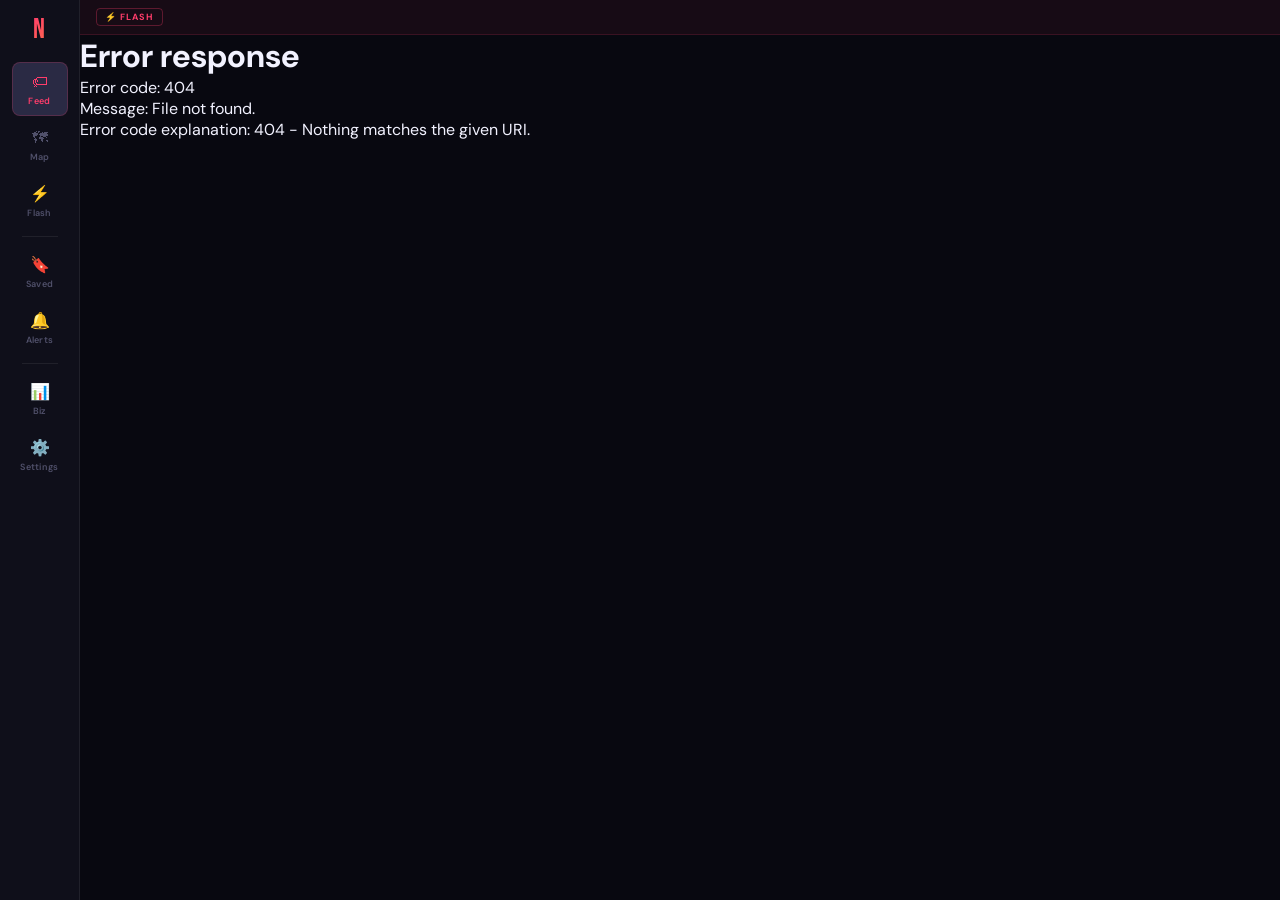
==== commit 3f87bb0f: "Update index.html" ====
--- a/index.html
+++ b/index.html
@@ -3,282 +3,61 @@
 <head>
   <meta charset="UTF-8">
   <meta name="viewport" content="width=device-width, initial-scale=1.0, viewport-fit=cover">
-  <meta name="description" content="Neardis — Hyperlocal Deal Discovery. Find real discounts near you, right now.">
-  <meta name="theme-color" content="#080810">
-  <title>Neardis — Deals Near You</title>
-
-  <!-- Favicon (emoji fallback) -->
-  <link rel="icon" href="data:image/svg+xml,<svg xmlns='http://www.w3.org/2000/svg' viewBox='0 0 100 100'><text y='.9em' font-size='90'>📍</text></svg>">
-
-  <!-- Fonts -->
-  <link rel="preconnect" href="https://fonts.googleapis.com">
-  <link rel="preconnect" href="https://fonts.gstatic.com" crossorigin>
-  <link href="https://fonts.googleapis.com/css2?family=DM+Sans:ital,opsz,wght@0,9..40,300;0,9..40,400;0,9..40,500;0,9..40,600;0,9..40,700;1,9..40,400&family=Bebas+Neue&family=JetBrains+Mono:wght@400;600&display=swap" rel="stylesheet">
-
-  <!-- Main Styles -->
-  <link rel="stylesheet" href="css/main.css">
+  <title>Neardis — Hyperlocal Deals</title>
+  <link rel="stylesheet" href="main.css">
+  <link href="https://fonts.googleapis.com/css2?family=DM+Sans:wght@400;500;700&family=Bebas+Neue&family=JetBrains+Mono&display=swap" rel="stylesheet">
 </head>
 <body>
+  <div class="app-shell">
+    <!-- Desktop Sidebar -->
+    <nav class="sidebar">
+      <div class="logo" onclick="navigate('feed')">N</div>
+      <div class="nav-item active" data-page="feed">🏷<span class="ni-label">Feed</span></div>
+      <div class="nav-item" data-page="map">🗺<span class="ni-label">Map</span></div>
+      <div class="nav-item" data-page="flash">⚡<span class="ni-label">Flash</span></div>
+      <div class="nav-sep"></div>
+      <div class="nav-item" data-page="bookmarks">🔖<span class="ni-label">Saved</span></div>
+      <div class="nav-item" data-page="notifications">🔔<span class="ni-label">Alerts</span></div>
+      <div class="nav-sep"></div>
+      <div class="nav-item" data-page="business">📊<span class="ni-label">Biz</span></div>
+      <div class="nav-item" data-page="settings">⚙️<span class="ni-label">Settings</span></div>
+    </nav>
 
-<!-- ═══════════════════════════════════════════════════════════
-     APP SHELL
-════════════════════════════════════════════════════════════ -->
-<div class="app-shell">
+    <div class="main">
+      <!-- Flash Ticker -->
+      <div class="flash-ticker" id="flash-ticker-bar">
+        <div class="ticker-label">⚡ FLASH</div>
+        <div class="ticker-wrap"><div class="ticker-inner" id="ticker">Loading...</div></div>
+      </div>
 
-  <!-- ── SIDEBAR (desktop) ───────────────────────────────── -->
-  <nav class="sidebar" id="sidebar">
-    <div class="logo" title="Neardis">N</div>
+      <!-- Content Injection Point -->
+      <div id="page-content"></div>
+    </div>
+  </div>
 
-    <!-- Primary nav -->
-    <div class="nav-item active" data-page="feed" title="Feed">
-      <span class="ni-icon">🏷</span>
-      <span class="ni-label">Feed</span>
-    </div>
-    <div class="nav-item" data-page="map" title="Map">
-      <span class="ni-icon">🗺</span>
-      <span class="ni-label">Map</span>
-    </div>
-    <div class="nav-item" data-page="flash" title="Flash Deals">
-      <span class="ni-icon">⚡</span>
-      <span class="ni-label">Flash</span>
-    </div>
-    <div class="nav-item" data-page="route" title="Route Alerts">
-      <span class="ni-icon">🛣</span>
-      <span class="ni-label">Route</span>
-    </div>
-
-    <div class="nav-sep"></div>
-
-    <!-- Secondary nav -->
-    <div class="nav-item" data-page="bookmarks" title="Saved">
-      <span class="ni-icon">🔖</span>
-      <span class="ni-label">Saved</span>
-    </div>
-    <div class="nav-item" data-page="notifications" title="Notifications">
-      <div class="badge"></div>
-      <span class="ni-icon">🔔</span>
-      <span class="ni-label">Alerts</span>
-    </div>
-    <div class="nav-item" data-page="surprise" title="Surprise Me">
-      <span class="ni-icon">✨</span>
-      <span class="ni-label">Surprise</span>
-    </div>
-
-    <div class="nav-sep"></div>
-
-    <!-- Business + Settings -->
-    <div class="nav-item" data-page="business" title="Business Dashboard">
-      <span class="ni-icon">📊</span>
-      <span class="ni-label">Biz</span>
-    </div>
-    <div class="nav-item" data-page="verify" title="Verify Shop">
-      <span class="ni-icon">✅</span>
-      <span class="ni-label">Verify</span>
-    </div>
-
-    <div class="nav-sep"></div>
-
-    <div class="nav-item" data-page="profile" title="My Profile">
-      <span class="ni-icon">👤</span>
-      <span class="ni-label">Profile</span>
-    </div>
-    <div class="nav-item" data-page="settings" title="Settings">
-      <span class="ni-icon">⚙️</span>
-      <span class="ni-label">Settings</span>
-    </div>
+  <!-- Mobile Nav -->
+  <nav class="bottom-nav">
+    <div class="bnav-item active" data-page="feed">🏷</div>
+    <div class="bnav-item" data-page="map">🗺</div>
+    <div class="bnav-item" data-page="flash">⚡</div>
+    <div class="bnav-item" data-page="bookmarks">🔖</div>
+    <div class="bnav-item" data-page="settings">⚙️</div>
   </nav>
 
-  <!-- ── MAIN AREA ───────────────────────────────────────── -->
-  <div class="main">
-
-    <!-- Flash Ticker -->
-    <div class="flash-ticker" id="flash-ticker-bar">
-      <div class="ticker-label">⚡ FLASH</div>
-      <div class="ticker-wrap">
-        <div class="ticker-inner" id="ticker">
-          <span class="ticker-item" style="color:var(--text3);font-size:11px">Loading flash deals…</span>
-        </div>
+  <!-- Global Modal -->
+  <div id="deal-modal" class="modal-overlay">
+    <div class="modal-box">
+      <div class="modal-head">
+        <div class="modal-head-title">Deal Details</div>
+        <button onclick="closeDeal()">✕ Close</button>
+      </div>
+      <div class="modal-body">
+        <div class="modal-main" id="modal-main"></div>
+        <div class="modal-side" id="modal-side"></div>
       </div>
     </div>
+  </div>
 
-    <!-- Page Content (loaded dynamically) -->
-    <div id="page-content" style="display:flex;flex-direction:column;flex:1;overflow:hidden">
-      <!-- Pages load here -->
-      <div style="display:flex;align-items:center;justify-content:center;flex:1;flex-direction:column;gap:12px;color:var(--text3)">
-        <div style="font-family:'Bebas Neue',sans-serif;font-size:48px;letter-spacing:4px;background:linear-gradient(135deg,var(--accent),var(--accent2));-webkit-background-clip:text;-webkit-text-fill-color:transparent;background-clip:text">NEARDIS</div>
-        <div style="font-size:13px">Loading your deals…</div>
-        <div style="display:flex;gap:4px;margin-top:4px">
-          <div class="live-dot" style="background:var(--accent)"></div>
-          <div class="live-dot" style="background:var(--accent);animation-delay:0.3s"></div>
-          <div class="live-dot" style="background:var(--accent);animation-delay:0.6s"></div>
-        </div>
-      </div>
-    </div>
-
-  </div><!-- /main -->
-
-</div><!-- /app-shell -->
-
-<!-- ── BOTTOM NAV (mobile) ─────────────────────────────────── -->
-<nav class="bottom-nav" id="bottom-nav">
-  <div class="bottom-nav-inner">
-    <div class="bnav-item active" data-page="feed">
-      <span class="ni-icon">🏷</span>
-      <span class="ni-label">Feed</span>
-    </div>
-    <div class="bnav-item" data-page="map">
-      <span class="ni-icon">🗺</span>
-      <span class="ni-label">Map</span>
-    </div>
-    <div class="bnav-item" data-page="flash">
-      <span class="ni-icon">⚡</span>
-      <span class="ni-label">Flash</span>
-    </div>
-    <div class="bnav-item" data-page="bookmarks">
-      <span class="ni-icon">🔖</span>
-      <span class="ni-label">Saved</span>
-    </div>
-    <div class="bnav-item" data-page="notifications">
-      <div class="badge"></div>
-      <span class="ni-icon">🔔</span>
-      <span class="ni-label">Alerts</span>
-    </div>
-    <div class="bnav-item" data-page="settings">
-      <span class="ni-icon">⚙️</span>
-      <span class="ni-label">Settings</span>
-    </div>
-  </div>
-</nav>
-
-<!-- ── DEAL DETAIL MODAL ───────────────────────────────────── -->
-<div id="deal-modal" class="modal-overlay">
-  <div class="modal-box">
-    <div class="modal-head">
-      <div class="modal-head-title">Deal Details</div>
-      <div style="display:flex;gap:8px;align-items:center">
-        <button onclick="navigate('map')" style="background:var(--sur2);border:1px solid var(--border);border-radius:var(--r2);padding:6px 12px;color:var(--text);cursor:pointer;font-family:inherit;font-size:11px">🗺 View on Map</button>
-        <button onclick="closeDeal()" style="background:var(--sur2);border:1px solid var(--border);border-radius:var(--r2);padding:6px 12px;color:var(--text);cursor:pointer;font-family:inherit;font-size:12px">✕ Close</button>
-      </div>
-    </div>
-    <div class="modal-body">
-      <div class="modal-main" id="modal-main"></div>
-      <div class="modal-side" id="modal-side"></div>
-    </div>
-  </div>
-</div>
-
-<!-- ── DEALS DATA (inline so no extra fetch needed) ─────────── -->
-<script>
-/* ── Deals array is populated here so pages can use it ── */
-const Deals = [
-  /* Add your real deals here.
-     Structure: { id, shop, emoji, cat, title, disc, dist, expiry,
-                  flash, rating, worthit, sightings, desc, lat, lng,
-                  saved, orig, price }
-     See js/deals.js for full documentation.
-
-     Example entries to show the UI — replace with real data: */
-  {
-    id: 1, shop: "Café Example", emoji: "☕", cat: "food",
-    title: "50% Off All Hot Beverages", disc: 50, dist: 0.2,
-    expiry: 7200, flash: true, rating: 4.8, worthit: 94,
-    sightings: 12,
-    desc: "All espresso drinks, filter coffee, and specialty teas at half price. Valid for dine-in only during morning hours.",
-    lat: 36, lng: 18, saved: false, orig: 600, price: 300
-  },
-  {
-    id: 2, shop: "TechCorner", emoji: "📱", cat: "electronics",
-    title: "Phone Accessory Bundle 3-for-1", disc: 66, dist: 0.45,
-    expiry: 28800, flash: false, rating: 4.5, worthit: 88,
-    sightings: 5,
-    desc: "Choose any 3 premium cases, chargers, or earbuds and pay for just one. All major phone brands covered.",
-    lat: 22, lng: 45, saved: false, orig: 3600, price: 1200
-  },
-  {
-    id: 3, shop: "Style Outlet", emoji: "👗", cat: "fashion",
-    title: "End of Season — 40% Off Everything", disc: 40, dist: 0.7,
-    expiry: 86400, flash: false, rating: 4.2, worthit: 81,
-    sightings: 23,
-    desc: "Full spring and summer collection marked down 40%. Sizes are going fast — in-store only.",
-    lat: 55, lng: 68, saved: false, orig: 8000, price: 4800
-  },
-  {
-    id: 4, shop: "Glow Studio", emoji: "💆", cat: "beauty",
-    title: "Facial + Massage Combo Deal", disc: 35, dist: 0.3,
-    expiry: 18000, flash: true, rating: 4.9, worthit: 97,
-    sightings: 8,
-    desc: "60-min deep-cleanse facial paired with a 30-min shoulder & neck massage by certified therapists. Book walk-in.",
-    lat: 40, lng: 72, saved: false, orig: 4500, price: 2925
-  },
-  {
-    id: 5, shop: "FitZone Gym", emoji: "🏋", cat: "sports",
-    title: "First Month Membership — 30% Off", disc: 30, dist: 0.9,
-    expiry: 172800, flash: false, rating: 4.3, worthit: 79,
-    sightings: 3,
-    desc: "Full facility access, unlimited group classes, and one free personal trainer session included.",
-    lat: 18, lng: 56, saved: false, orig: 6000, price: 4200
-  },
-  {
-    id: 6, shop: "HomeVibes", emoji: "🛋", cat: "home",
-    title: "Buy 2 Get 1 Free — Cushion Covers", disc: 33, dist: 0.5,
-    expiry: 43200, flash: false, rating: 4.0, worthit: 72,
-    sightings: 6,
-    desc: "Mix and match any cushion covers and throws from the full range. Great quality, limited time.",
-    lat: 64, lng: 34, saved: false, orig: 2400, price: 1600
-  },
-  {
-    id: 7, shop: "Burger Bros", emoji: "🍔", cat: "food",
-    title: "Double Burger Wednesday — BOGO", disc: 50, dist: 0.15,
-    expiry: 10800, flash: true, rating: 4.7, worthit: 92,
-    sightings: 31,
-    desc: "Every Wednesday buy one double smash burger and get a second free. Dine-in and takeaway.",
-    lat: 48, lng: 27, saved: false, orig: 1200, price: 600
-  },
-  {
-    id: 8, shop: "Luxury Timepieces", emoji: "⌚", cat: "electronics",
-    title: "Clearance Sale — Up to 60% Off", disc: 60, dist: 1.2,
-    expiry: 259200, flash: false, rating: 4.1, worthit: 76,
-    sightings: 4,
-    desc: "Premium watch brands clearing last-season inventory. Very limited pieces — visit in-store to see what's left.",
-    lat: 75, lng: 60, saved: false, orig: 45000, price: 18000
-  },
-  {
-    id: 9, shop: "Sushi Maru", emoji: "🍣", cat: "food",
-    title: "Lunch Set — 45% Off (12–3 PM)", disc: 45, dist: 0.6,
-    expiry: 5400, flash: true, rating: 4.6, worthit: 89,
-    sightings: 19,
-    desc: "Premium 8-piece sushi set with miso soup and house salad. Lunch hours only, no reservation needed.",
-    lat: 32, lng: 50, saved: false, orig: 2200, price: 1210
-  },
-  {
-    id: 10, shop: "Sole Street", emoji: "👟", cat: "fashion",
-    title: "Nike & Adidas — 25% Off This Weekend", disc: 25, dist: 0.8,
-    expiry: 129600, flash: false, rating: 4.4, worthit: 83,
-    sightings: 14,
-    desc: "Selected branded sports shoes on sale this weekend only. While stocks last — select styles only.",
-    lat: 60, lng: 75, saved: false, orig: 12000, price: 9000
-  },
-  {
-    id: 11, shop: "The Brew Lab", emoji: "🍺", cat: "food",
-    title: "Happy Hour: 2-for-1 Drinks (5–7 PM)", disc: 50, dist: 0.25,
-    expiry: 3600, flash: true, rating: 4.5, worthit: 91,
-    sightings: 22,
-    desc: "All draft drinks and mocktails on 2-for-1 every evening 5–7 PM. Bar seating only, first come first served.",
-    lat: 43, lng: 14, saved: false, orig: 900, price: 450
-  },
-  {
-    id: 12, shop: "EcoNest", emoji: "🪴", cat: "home",
-    title: "Indoor Plant Starter Bundle", disc: 20, dist: 1.0,
-    expiry: 345600, flash: false, rating: 3.9, worthit: 68,
-    sightings: 2,
-    desc: "6-plant beginner set with ceramic pots, soil, and care guide included. Perfect for home or office.",
-    lat: 14, lng: 80, saved: false, orig: 3500, price: 2800
-  },
-];
-</script>
-
-<!-- ── SCRIPTS ────────────────────────────────────────────────── -->
-<script src="js/app.js"></script>
-
+  <script src="app.js"></script>
 </body>
 </html>
--- a/main.css
+++ b/main.css
@@ -0,0 +1,968 @@
+@import url('https://fonts.googleapis.com/css2?family=DM+Sans:wght@300;400;500;600;700&family=Bebas+Neue&family=JetBrains+Mono:wght@400;600&display=swap');
+
+/* --- DESIGN TOKENS ------------------------------------------- */
+:root {
+  --bg:      #080810;
+  --bg2:     #0f0f1a;
+  --bg3:     #161624;
+  --bg4:     #1e1e30;
+  --surface: #1a1a2e;
+  --sur2:    #222238;
+  --sur3:    #2a2a44;
+  --border:  rgba(255,255,255,0.07);
+  --border2: rgba(255,255,255,0.12);
+  --text:    #f2f2ff;
+  --text2:   #9090b8;
+  --text3:   #50506a;
+  --accent:  #ff3d6b;
+  --accent2: #ff6a4d;
+  --blue:    #4d8fff;
+  --green:   #22c55e;
+  --amber:   #f59e0b;
+  --purple:  #a855f7;
+  --teal:    #14b8a6;
+  --r:       14px;
+  --r2:      8px;
+  --r3:      24px;
+  --shadow:  0 8px 32px rgba(0,0,0,0.5);
+  --glow:    0 0 24px rgba(255,61,107,0.25);
+}
+
+[data-theme="light"] {
+  --bg:      #f8f8fc;
+  --bg2:     #ffffff;
+  --bg3:     #f0f0f8;
+  --bg4:     #e8e8f4;
+  --surface: #ffffff;
+  --sur2:    #f4f4fc;
+  --sur3:    #ebebf8;
+  --border:  rgba(0,0,0,0.08);
+  --border2: rgba(0,0,0,0.14);
+  --text:    #111128;
+  --text2:   #505070;
+  --text3:   #9090b0;
+  --shadow:  0 8px 32px rgba(0,0,0,0.12);
+  --glow:    0 0 24px rgba(255,61,107,0.15);
+}
+
+/* --- RESET & BASE --------------------------------------------- */
+*, *::before, *::after { margin:0; padding:0; box-sizing:border-box; }
+html { font-size:16px; }
+body {
+  font-family: 'DM Sans', sans-serif;
+  background: var(--bg);
+  color: var(--text);
+  min-height: 100vh;
+  overflow-x: hidden;
+  transition: background 0.3s, color 0.3s;
+}
+a { color: inherit; text-decoration: none; }
+button, input, select, textarea { font-family: inherit; }
+img { max-width: 100%; display: block; }
+
+/* --- APP SHELL ------------------------------------------------ */
+.app-shell {
+  display: flex;
+  height: 100dvh;
+  overflow: hidden;
+}
+
+/* --- SIDEBAR -------------------------------------------------- */
+.sidebar {
+  width: 80px;
+  background: var(--bg2);
+  border-right: 1px solid var(--border);
+  display: flex;
+  flex-direction: column;
+  align-items: center;
+  padding: 16px 0 12px;
+  gap: 2px;
+  flex-shrink: 0;
+  z-index: 200;
+  overflow-y: auto;
+  overflow-x: hidden;
+  scrollbar-width: none;
+}
+.sidebar::-webkit-scrollbar { display: none; }
+
+.logo {
+  font-family: 'Bebas Neue', sans-serif;
+  font-size: 28px;
+  letter-spacing: 2px;
+  background: linear-gradient(135deg, var(--accent), var(--accent2));
+  -webkit-background-clip: text;
+  -webkit-text-fill-color: transparent;
+  background-clip: text;
+  cursor: pointer;
+  margin-bottom: 16px;
+  line-height: 1;
+}
+
+.nav-item {
+  width: 56px;
+  display: flex;
+  flex-direction: column;
+  align-items: center;
+  gap: 3px;
+  padding: 8px 0;
+  border-radius: var(--r2);
+  cursor: pointer;
+  transition: all 0.2s;
+  color: var(--text3);
+  border: 1px solid transparent;
+  position: relative;
+}
+.nav-item:hover { background: var(--bg3); color: var(--text2); }
+.nav-item.active { background: var(--sur3); color: var(--accent); border-color: rgba(255,61,107,0.2); }
+.nav-item .ni-icon { font-size: 19px; line-height: 1; }
+.nav-item .ni-label { font-size: 9px; font-weight: 600; letter-spacing: 0.3px; }
+.nav-item .badge {
+  position: absolute;
+  top: 6px; right: 8px;
+  width: 7px; height: 7px;
+  background: var(--accent);
+  border-radius: 50%;
+  border: 2px solid var(--bg2);
+}
+
+.nav-sep {
+  width: 36px;
+  height: 1px;
+  background: var(--border);
+  margin: 6px 0;
+  flex-shrink: 0;
+}
+
+/* --- MAIN CONTENT --------------------------------------------- */
+.main {
+  flex: 1;
+  display: flex;
+  flex-direction: column;
+  overflow: hidden;
+  position: relative;
+}
+
+/* --- PAGE CONTAINER ------------------------------------------- */
+#page-content {
+  flex: 1;
+  display: flex;
+  flex-direction: column;
+  overflow: hidden;
+}
+
+/* --- TOPBAR --------------------------------------------------- */
+.topbar {
+  display: flex;
+  align-items: center;
+  gap: 10px;
+  padding: 10px 18px;
+  background: var(--bg2);
+  border-bottom: 1px solid var(--border);
+  flex-shrink: 0;
+  min-height: 54px;
+}
+.topbar-title {
+  font-family: 'Bebas Neue', sans-serif;
+  font-size: 22px;
+  letter-spacing: 1.5px;
+  white-space: nowrap;
+}
+.topbar-spacer { flex: 1; }
+
+/* --- SCROLL AREA ---------------------------------------------- */
+.scroll {
+  overflow-y: auto;
+  flex: 1;
+  padding: 18px;
+  scrollbar-width: thin;
+  scrollbar-color: var(--border2) transparent;
+}
+.scroll::-webkit-scrollbar { width: 4px; }
+.scroll::-webkit-scrollbar-thumb { background: var(--border2); border-radius: 2px; }
+
+/* --- BUTTONS -------------------------------------------------- */
+.btn {
+  padding: 8px 16px;
+  border-radius: var(--r2);
+  border: none;
+  cursor: pointer;
+  font-size: 13px;
+  font-weight: 600;
+  transition: all 0.2s;
+  display: inline-flex;
+  align-items: center;
+  gap: 6px;
+  white-space: nowrap;
+}
+.btn-primary {
+  background: linear-gradient(135deg, var(--accent), var(--accent2));
+  color: #fff;
+}
+.btn-primary:hover { opacity: 0.88; transform: translateY(-1px); box-shadow: var(--glow); }
+.btn-ghost {
+  background: var(--sur2);
+  color: var(--text);
+  border: 1px solid var(--border);
+}
+.btn-ghost:hover { background: var(--sur3); border-color: var(--border2); }
+.btn-sm { padding: 5px 12px; font-size: 11px; }
+.btn-danger { background: rgba(255,61,107,0.12); color: var(--accent); border: 1px solid rgba(255,61,107,0.25); }
+.btn-success { background: rgba(34,197,94,0.12); color: var(--green); border: 1px solid rgba(34,197,94,0.25); }
+.btn-icon { width: 36px; height: 36px; padding: 0; border-radius: var(--r2); justify-content: center; font-size: 16px; }
+
+/* --- SEARCH BAR ----------------------------------------------- */
+.search-bar {
+  display: flex;
+  align-items: center;
+  gap: 8px;
+  background: var(--bg3);
+  border: 1px solid var(--border);
+  border-radius: 28px;
+  padding: 8px 16px;
+  transition: border-color 0.2s;
+  flex: 1;
+  max-width: 360px;
+}
+.search-bar:focus-within { border-color: var(--accent); }
+.search-bar input {
+  background: none;
+  border: none;
+  outline: none;
+  color: var(--text);
+  font-size: 13px;
+  flex: 1;
+  min-width: 0;
+}
+.search-bar input::placeholder { color: var(--text3); }
+.search-icon { color: var(--text3); font-size: 14px; flex-shrink: 0; }
+
+/* --- CHIPS / FILTERS ------------------------------------------ */
+.chips {
+  display: flex;
+  gap: 6px;
+  flex-wrap: wrap;
+}
+.chip {
+  padding: 5px 14px;
+  border-radius: 20px;
+  border: 1px solid var(--border);
+  background: var(--sur2);
+  color: var(--text2);
+  font-size: 12px;
+  font-weight: 500;
+  cursor: pointer;
+  transition: all 0.18s;
+  white-space: nowrap;
+  display: inline-flex;
+  align-items: center;
+  gap: 5px;
+}
+.chip:hover { border-color: var(--border2); color: var(--text); }
+.chip.active { background: rgba(255,61,107,0.14); border-color: var(--accent); color: var(--accent); }
+
+/* --- CARDS ---------------------------------------------------- */
+.deal-card {
+  background: var(--surface);
+  border: 1px solid var(--border);
+  border-radius: var(--r);
+  overflow: hidden;
+  cursor: pointer;
+  transition: all 0.22s;
+  position: relative;
+}
+.deal-card:hover {
+  border-color: var(--border2);
+  transform: translateY(-3px);
+  box-shadow: var(--shadow);
+}
+.deal-card.flash {
+  border-color: rgba(255,61,107,0.5);
+  box-shadow: 0 0 0 1px rgba(255,61,107,0.2), 0 0 24px rgba(255,61,107,0.08);
+}
+.deal-card.flash:hover { box-shadow: 0 0 0 1px rgba(255,61,107,0.4), var(--glow); }
+
+.flash-badge {
+  position: absolute;
+  top: 10px; left: 10px;
+  background: var(--accent);
+  color: #fff;
+  font-size: 9px;
+  font-weight: 700;
+  padding: 2px 8px;
+  border-radius: 4px;
+  z-index: 2;
+  letter-spacing: 0.5px;
+}
+.deal-thumb {
+  width: 100%;
+  height: 130px;
+  display: flex;
+  align-items: center;
+  justify-content: center;
+  font-size: 48px;
+  background: var(--bg3);
+  position: relative;
+}
+.deal-disc {
+  position: absolute;
+  top: 10px; right: 10px;
+  background: rgba(0,0,0,0.8);
+  color: var(--accent);
+  font-weight: 700;
+  font-size: 15px;
+  padding: 3px 8px;
+  border-radius: 6px;
+  font-family: 'JetBrains Mono', monospace;
+}
+.deal-body { padding: 12px; }
+.deal-shop {
+  font-size: 10px;
+  color: var(--text3);
+  text-transform: uppercase;
+  letter-spacing: 0.5px;
+  margin-bottom: 4px;
+  display: flex;
+  align-items: center;
+  gap: 4px;
+}
+.deal-title { font-size: 13px; font-weight: 600; margin-bottom: 8px; line-height: 1.35; }
+.deal-meta { display: flex; align-items: center; gap: 8px; flex-wrap: wrap; }
+.deal-tag {
+  font-size: 10px;
+  padding: 2px 8px;
+  border-radius: 4px;
+  font-weight: 600;
+}
+.tag-food     { background: rgba(34,197,94,0.12);   color: var(--green); }
+.tag-fashion  { background: rgba(236,72,153,0.12);  color: #ec4899; }
+.tag-electronics { background: rgba(77,143,255,0.12); color: var(--blue); }
+.tag-beauty   { background: rgba(168,85,247,0.12);  color: var(--purple); }
+.tag-sports   { background: rgba(245,158,11,0.12);  color: var(--amber); }
+.tag-home     { background: rgba(20,184,166,0.12);  color: var(--teal); }
+.deal-dist    { font-size: 10px; color: var(--text3); }
+.deal-timer   { font-size: 11px; font-weight: 600; color: var(--amber); margin-top: 6px; font-family: 'JetBrains Mono', monospace; }
+.deal-timer.urgent { color: var(--accent); animation: timerPulse 1.2s infinite; }
+@keyframes timerPulse { 0%,100%{opacity:1}50%{opacity:0.4} }
+
+.deal-footer {
+  display: flex;
+  align-items: center;
+  justify-content: space-between;
+  padding: 8px 12px;
+  border-top: 1px solid var(--border);
+  background: var(--bg3);
+}
+.worth-it { font-size: 11px; color: var(--green); font-weight: 600; }
+.bm-btn {
+  background: none;
+  border: none;
+  cursor: pointer;
+  font-size: 16px;
+  color: var(--text3);
+  transition: all 0.2s;
+  padding: 2px;
+  line-height: 1;
+}
+.bm-btn:hover { color: var(--accent); transform: scale(1.2); }
+.bm-btn.saved { color: var(--accent); }
+
+/* --- GRIDS ---------------------------------------------------- */
+.deal-grid {
+  display: grid;
+  grid-template-columns: repeat(auto-fill, minmax(256px, 1fr));
+  gap: 14px;
+}
+.grid-2 { display: grid; grid-template-columns: 1fr 1fr; gap: 14px; }
+.grid-3 { display: grid; grid-template-columns: repeat(3,1fr); gap: 14px; }
+.grid-4 { display: grid; grid-template-columns: repeat(4,1fr); gap: 12px; }
+
+/* --- STAT CARDS ----------------------------------------------- */
+.stat-card {
+  background: var(--surface);
+  border: 1px solid var(--border);
+  border-radius: var(--r);
+  padding: 16px;
+}
+.stat-label { font-size: 10px; color: var(--text3); text-transform: uppercase; letter-spacing: 0.5px; margin-bottom: 4px; }
+.stat-value { font-family: 'Bebas Neue', sans-serif; font-size: 34px; letter-spacing: 1px; line-height: 1; }
+.stat-delta { font-size: 11px; margin-top: 4px; }
+.up { color: var(--green); } .down { color: var(--accent); }
+
+/* --- SECTION HEADER ------------------------------------------- */
+.sec-head {
+  font-size: 10px;
+  font-weight: 700;
+  text-transform: uppercase;
+  letter-spacing: 1.5px;
+  color: var(--text3);
+  margin-bottom: 12px;
+}
+
+/* --- MINI CARD ------------------------------------------------ */
+.mini-card {
+  background: var(--surface);
+  border: 1px solid var(--border);
+  border-radius: var(--r2);
+  padding: 10px 12px;
+  display: flex;
+  gap: 10px;
+  cursor: pointer;
+  transition: all 0.18s;
+  margin-bottom: 8px;
+}
+.mini-card:hover { border-color: var(--border2); background: var(--sur2); }
+.mini-emoji { font-size: 28px; flex-shrink: 0; line-height: 1; }
+.mini-info { flex: 1; min-width: 0; }
+.mini-shop { font-size: 10px; color: var(--text3); }
+.mini-title { font-size: 12px; font-weight: 600; white-space: nowrap; overflow: hidden; text-overflow: ellipsis; }
+.mini-sub { font-size: 10px; color: var(--text2); margin-top: 2px; }
+
+/* --- LIVE BADGE ----------------------------------------------- */
+.live-badge {
+  display: inline-flex;
+  align-items: center;
+  gap: 5px;
+  font-size: 10px;
+  font-weight: 700;
+  letter-spacing: 0.5px;
+  color: #fff;
+  background: var(--accent);
+  padding: 3px 9px;
+  border-radius: 12px;
+}
+.live-dot {
+  width: 5px; height: 5px;
+  border-radius: 50%;
+  background: #fff;
+  animation: blink 1s infinite;
+}
+@keyframes blink { 0%,100%{opacity:1} 50%{opacity:0.15} }
+
+/* --- VERIFIED ------------------------------------------------- */
+.verified {
+  display: inline-flex;
+  align-items: center;
+  gap: 3px;
+  font-size: 10px;
+  color: var(--blue);
+  font-weight: 600;
+}
+
+/* --- FORM ----------------------------------------------------- */
+.form-group { margin-bottom: 16px; }
+.form-label {
+  display: block;
+  font-size: 10px;
+  font-weight: 700;
+  text-transform: uppercase;
+  letter-spacing: 0.5px;
+  color: var(--text3);
+  margin-bottom: 6px;
+}
+.form-input {
+  width: 100%;
+  background: var(--bg3);
+  border: 1px solid var(--border);
+  border-radius: var(--r2);
+  padding: 10px 14px;
+  color: var(--text);
+  font-size: 13px;
+  outline: none;
+  transition: border-color 0.2s;
+}
+.form-input:focus { border-color: var(--accent); }
+.form-input::placeholder { color: var(--text3); }
+textarea.form-input { resize: vertical; min-height: 90px; }
+select.form-input option { background: var(--bg2); }
+
+/* --- TOGGLE --------------------------------------------------- */
+.toggle {
+  display: flex;
+  align-items: center;
+  gap: 8px;
+  cursor: pointer;
+  user-select: none;
+}
+.t-track {
+  width: 40px; height: 22px;
+  border-radius: 11px;
+  background: var(--sur3);
+  position: relative;
+  transition: background 0.2s;
+  flex-shrink: 0;
+  border: 1px solid var(--border2);
+}
+.t-track.on { background: var(--accent); border-color: var(--accent); }
+.t-thumb {
+  width: 16px; height: 16px;
+  border-radius: 50%;
+  background: #fff;
+  position: absolute;
+  top: 2px; left: 2px;
+  transition: transform 0.2s;
+  box-shadow: 0 1px 4px rgba(0,0,0,0.3);
+}
+.t-track.on .t-thumb { transform: translateX(18px); }
+.toggle-label { font-size: 13px; color: var(--text2); }
+
+/* --- PROGRESS BAR --------------------------------------------- */
+.occ-bar { height: 5px; border-radius: 3px; background: var(--sur3); overflow: hidden; margin-top: 4px; }
+.occ-fill { height: 100%; border-radius: 3px; transition: width 0.6s ease; }
+
+/* --- TABS ----------------------------------------------------- */
+.tabs {
+  display: flex;
+  gap: 4px;
+  padding: 10px 16px;
+  background: var(--bg2);
+  border-bottom: 1px solid var(--border);
+  flex-shrink: 0;
+  overflow-x: auto;
+  scrollbar-width: none;
+}
+.tabs::-webkit-scrollbar { display: none; }
+.tab {
+  padding: 6px 16px;
+  border-radius: var(--r2);
+  cursor: pointer;
+  font-size: 12px;
+  font-weight: 500;
+  color: var(--text2);
+  transition: all 0.18s;
+  border: 1px solid transparent;
+  white-space: nowrap;
+  background: none;
+}
+.tab:hover { color: var(--text); background: var(--sur2); }
+.tab.active { background: var(--sur3); color: var(--text); border-color: var(--border); }
+
+/* --- FLASH TICKER --------------------------------------------- */
+.flash-ticker {
+  background: rgba(255,61,107,0.06);
+  border-bottom: 1px solid rgba(255,61,107,0.15);
+  padding: 7px 16px;
+  display: flex;
+  align-items: center;
+  gap: 12px;
+  flex-shrink: 0;
+  overflow: hidden;
+}
+.ticker-label {
+  font-size: 9px;
+  font-weight: 700;
+  color: var(--accent);
+  text-transform: uppercase;
+  letter-spacing: 1px;
+  white-space: nowrap;
+  display: flex;
+  align-items: center;
+  gap: 4px;
+  border: 1px solid rgba(255,61,107,0.3);
+  padding: 2px 8px;
+  border-radius: 4px;
+}
+.ticker-wrap { flex: 1; overflow: hidden; position: relative; height: 20px; }
+.ticker-inner {
+  display: flex;
+  gap: 48px;
+  animation: ticker 28s linear infinite;
+  white-space: nowrap;
+  position: absolute;
+}
+@keyframes ticker { 0%{transform:translateX(0)} 100%{transform:translateX(-50%)} }
+.ticker-item { font-size: 11px; color: var(--text2); display: flex; align-items: center; gap: 6px; }
+.ticker-pct { font-weight: 700; color: var(--accent); font-family: 'JetBrains Mono', monospace; }
+
+/* --- AVATAR --------------------------------------------------- */
+.avatar {
+  width: 36px; height: 36px;
+  border-radius: 50%;
+  background: linear-gradient(135deg, var(--accent), var(--accent2));
+  display: flex;
+  align-items: center;
+  justify-content: center;
+  font-weight: 700;
+  font-size: 13px;
+  color: #fff;
+  cursor: pointer;
+  flex-shrink: 0;
+  border: 2px solid transparent;
+  transition: border-color 0.2s;
+}
+.avatar:hover { border-color: var(--accent); }
+
+/* --- SIGHTING ------------------------------------------------- */
+.sighting {
+  display: flex;
+  gap: 8px;
+  padding: 9px;
+  border-radius: var(--r2);
+  background: var(--surface);
+  border: 1px solid var(--border);
+  margin-bottom: 8px;
+}
+.sight-av {
+  width: 30px; height: 30px;
+  border-radius: 50%;
+  background: var(--sur3);
+  display: flex;
+  align-items: center;
+  justify-content: center;
+  font-size: 13px;
+  flex-shrink: 0;
+}
+.sight-text { font-size: 11px; color: var(--text2); line-height: 1.4; }
+.sight-time { font-size: 10px; color: var(--text3); margin-top: 2px; }
+
+/* --- NOTIF ITEM ----------------------------------------------- */
+.notif-item {
+  display: flex;
+  gap: 12px;
+  padding: 14px 18px;
+  border-bottom: 1px solid var(--border);
+  cursor: pointer;
+  transition: background 0.15s;
+}
+.notif-item:hover { background: var(--sur2); }
+.notif-item.unread { background: rgba(255,61,107,0.04); border-left: 3px solid var(--accent); }
+.notif-icon {
+  width: 40px; height: 40px;
+  border-radius: 50%;
+  display: flex;
+  align-items: center;
+  justify-content: center;
+  font-size: 17px;
+  flex-shrink: 0;
+}
+.notif-title { font-size: 13px; font-weight: 600; margin-bottom: 2px; }
+.notif-desc { font-size: 11px; color: var(--text2); line-height: 1.45; }
+.notif-time { font-size: 10px; color: var(--text3); margin-top: 3px; }
+.unread-dot { width: 7px; height: 7px; border-radius: 50%; background: var(--accent); flex-shrink: 0; margin-top: 5px; }
+
+/* --- MAP ------------------------------------------------------ */
+.map-wrap {
+  display: grid;
+  grid-template-columns: 300px 1fr;
+  flex: 1;
+  overflow: hidden;
+}
+.map-panel {
+  background: var(--bg2);
+  border-right: 1px solid var(--border);
+  display: flex;
+  flex-direction: column;
+  overflow: hidden;
+}
+.map-canvas { position: relative; overflow: hidden; background: var(--bg3); flex: 1; }
+.map-grid {
+  position: absolute; inset: 0;
+  background-image:
+    linear-gradient(rgba(255,255,255,0.03) 1px, transparent 1px),
+    linear-gradient(90deg, rgba(255,255,255,0.03) 1px, transparent 1px);
+  background-size: 52px 52px;
+}
+.map-road-h { position: absolute; background: var(--bg4); left: 0; right: 0; }
+.map-road-v { position: absolute; background: var(--bg4); top: 0; bottom: 0; }
+.map-bldg { position: absolute; background: var(--surface); border-radius: 2px; border: 1px solid var(--border); }
+.map-pin {
+  position: absolute;
+  cursor: pointer;
+  transform: translate(-50%, -100%);
+  z-index: 10;
+  transition: transform 0.15s;
+}
+.map-pin:hover { transform: translate(-50%, -100%) scale(1.15); z-index: 20; }
+.pin-box {
+  background: var(--accent);
+  color: #fff;
+  font-size: 9px;
+  font-weight: 700;
+  padding: 3px 8px;
+  border-radius: 5px 5px 5px 0;
+  white-space: nowrap;
+  box-shadow: 0 2px 10px rgba(255,61,107,0.4);
+  font-family: 'JetBrains Mono', monospace;
+}
+.pin-tail {
+  width: 0; height: 0;
+  border-left: 4px solid transparent;
+  border-right: 4px solid transparent;
+  border-top: 7px solid var(--accent);
+  margin-left: 4px;
+}
+.pin-flash { animation: pinGlow 1.3s infinite; }
+@keyframes pinGlow { 0%,100%{box-shadow:0 2px 10px rgba(255,61,107,0.4)} 50%{box-shadow:0 2px 20px rgba(255,61,107,0.8)} }
+.map-ctrl {
+  position: absolute;
+  top: 14px; right: 14px;
+  display: flex;
+  flex-direction: column;
+  gap: 6px;
+  z-index: 20;
+}
+.map-btn {
+  width: 36px; height: 36px;
+  background: var(--bg2);
+  border: 1px solid var(--border);
+  border-radius: var(--r2);
+  display: flex;
+  align-items: center;
+  justify-content: center;
+  cursor: pointer;
+  font-size: 14px;
+  color: var(--text);
+  transition: all 0.2s;
+}
+.map-btn:hover { border-color: var(--accent); color: var(--accent); }
+.map-legend {
+  position: absolute;
+  bottom: 14px; left: 14px;
+  background: rgba(8,8,16,0.9);
+  backdrop-filter: blur(8px);
+  border: 1px solid var(--border);
+  border-radius: var(--r2);
+  padding: 10px 14px;
+  font-size: 10px;
+  z-index: 20;
+}
+.map-legend-row {
+  display: flex;
+  align-items: center;
+  gap: 6px;
+  margin-bottom: 5px;
+  color: var(--text2);
+}
+.map-dot { width: 8px; height: 8px; border-radius: 50%; flex-shrink: 0; }
+
+/* --- BAR CHART ------------------------------------------------ */
+.bar-chart { display: flex; align-items: flex-end; gap: 5px; height: 100px; }
+.bar {
+  flex: 1;
+  border-radius: 3px 3px 0 0;
+  background: rgba(255,61,107,0.2);
+  transition: all 0.3s;
+  cursor: pointer;
+  min-height: 4px;
+}
+.bar:hover, .bar.peak { background: var(--accent); }
+
+/* --- STEP PROGRESS -------------------------------------------- */
+.step-progress { display: flex; gap: 6px; margin-bottom: 24px; }
+.step-dot { flex: 1; height: 3px; border-radius: 2px; background: var(--sur3); }
+.step-dot.done { background: var(--green); }
+.step-dot.current { background: var(--accent); }
+
+/* --- UPLOAD ZONE ---------------------------------------------- */
+.upload-zone {
+  border: 2px dashed var(--border2);
+  border-radius: var(--r2);
+  padding: 22px;
+  text-align: center;
+  cursor: pointer;
+  transition: border-color 0.2s, background 0.2s;
+}
+.upload-zone:hover { border-color: var(--accent); background: rgba(255,61,107,0.04); }
+
+/* --- GLOW ANIMATION ------------------------------------------- */
+@keyframes glowPulse {
+  0%,100% { box-shadow: 0 0 0 0 rgba(255,61,107,0.3); }
+  50%      { box-shadow: 0 0 20px 4px rgba(255,61,107,0.15); }
+}
+.glow { animation: glowPulse 2.2s infinite; }
+
+/* --- PROFILE -------------------------------------------------- */
+.profile-header {
+  background: var(--surface);
+  border: 1px solid var(--border);
+  border-radius: var(--r);
+  padding: 22px;
+  margin-bottom: 18px;
+  display: flex;
+  align-items: center;
+  gap: 18px;
+}
+.profile-av {
+  width: 76px; height: 76px;
+  border-radius: 50%;
+  background: linear-gradient(135deg, var(--accent), var(--accent2));
+  display: flex;
+  align-items: center;
+  justify-content: center;
+  font-weight: 800;
+  font-size: 28px;
+  color: #fff;
+  flex-shrink: 0;
+  font-family: 'Bebas Neue', sans-serif;
+  letter-spacing: 2px;
+}
+.profile-stats { display: grid; grid-template-columns: repeat(3,1fr); gap: 10px; margin-top: 16px; }
+.pstat {
+  text-align: center;
+  padding: 12px;
+  background: var(--surface);
+  border-radius: var(--r2);
+  border: 1px solid var(--border);
+}
+.pstat-val { font-family: 'Bebas Neue', sans-serif; font-size: 26px; letter-spacing: 1px; color: var(--accent); }
+.pstat-label { font-size: 10px; color: var(--text3); margin-top: 2px; }
+
+/* --- MODAL ---------------------------------------------------- */
+.modal-overlay {
+  display: none;
+  position: fixed;
+  inset: 0;
+  background: rgba(0,0,0,0.8);
+  z-index: 1000;
+  overflow-y: auto;
+  padding: 32px 16px;
+  backdrop-filter: blur(4px);
+}
+.modal-overlay.open { display: block; }
+.modal-box {
+  max-width: 900px;
+  margin: 0 auto;
+  background: var(--bg2);
+  border: 1px solid var(--border);
+  border-radius: 18px;
+  overflow: hidden;
+}
+.modal-head {
+  display: flex;
+  align-items: center;
+  justify-content: space-between;
+  padding: 16px 20px;
+  border-bottom: 1px solid var(--border);
+}
+.modal-head-title { font-family: 'Bebas Neue', sans-serif; font-size: 20px; letter-spacing: 1px; }
+.modal-body { display: grid; grid-template-columns: 1fr 320px; }
+.modal-main { padding: 22px; }
+.modal-side { border-left: 1px solid var(--border); padding: 20px; background: var(--sur2); }
+
+/* --- SURPRISE ------------------------------------------------- */
+.surprise-card {
+  background: var(--surface);
+  border: 2px solid rgba(255,61,107,0.35);
+  border-radius: var(--r);
+  padding: 32px 24px;
+  text-align: center;
+  position: relative;
+  overflow: hidden;
+}
+.surprise-card::before {
+  content: '';
+  position: absolute; inset: 0;
+  background: radial-gradient(circle at 50% 0%, rgba(255,61,107,0.07), transparent 65%);
+  pointer-events: none;
+}
+
+/* --- ROUTE CARD ----------------------------------------------- */
+.route-card {
+  background: var(--surface);
+  border: 1px solid var(--border);
+  border-radius: var(--r2);
+  padding: 14px;
+  display: flex;
+  align-items: center;
+  gap: 12px;
+  margin-bottom: 10px;
+  cursor: pointer;
+  transition: all 0.18s;
+}
+.route-card:hover { border-color: var(--border2); background: var(--sur2); }
+
+/* --- HEAT BLOB ------------------------------------------------ */
+.heat-blob { position: absolute; border-radius: 50%; pointer-events: none; }
+
+/* --- MOBILE BOTTOM NAV ---------------------------------------- */
+.bottom-nav {
+  display: none;
+  background: var(--bg2);
+  border-top: 1px solid var(--border);
+  padding: 8px 0 max(8px, env(safe-area-inset-bottom));
+  z-index: 200;
+}
+.bottom-nav-inner {
+  display: flex;
+  justify-content: space-around;
+  align-items: center;
+}
+.bnav-item {
+  display: flex;
+  flex-direction: column;
+  align-items: center;
+  gap: 3px;
+  cursor: pointer;
+  color: var(--text3);
+  transition: color 0.2s;
+  padding: 4px 8px;
+  border-radius: var(--r2);
+  min-width: 48px;
+  position: relative;
+}
+.bnav-item.active { color: var(--accent); }
+.bnav-item .ni-icon { font-size: 20px; line-height: 1; }
+.bnav-item .ni-label { font-size: 9px; font-weight: 600; }
+.bnav-item .badge { position: absolute; top: 2px; right: 8px; width: 7px; height: 7px; background: var(--accent); border-radius: 50%; border: 2px solid var(--bg2); }
+
+/* --- RESPONSIVE ----------------------------------------------- */
+@media (max-width: 768px) {
+  .sidebar { display: none; }
+  .bottom-nav { display: block; }
+  .app-shell { flex-direction: column; }
+  .main { flex: 1; }
+  .topbar { padding: 8px 14px; }
+  .topbar-title { font-size: 19px; }
+  .search-bar { max-width: none; }
+  .grid-4 { grid-template-columns: repeat(2,1fr); }
+  .grid-3 { grid-template-columns: 1fr 1fr; }
+  .grid-2 { grid-template-columns: 1fr; }
+  .map-wrap { grid-template-columns: 1fr; }
+  .map-panel { display: none; }
+  .modal-body { grid-template-columns: 1fr; }
+  .modal-side { display: none; }
+  .deal-grid { grid-template-columns: repeat(auto-fill, minmax(160px, 1fr)); }
+}
+@media (max-width: 480px) {
+  .topbar-title { font-size: 17px; }
+  .scroll { padding: 12px; }
+  .deal-grid { grid-template-columns: 1fr 1fr; gap: 10px; }
+  .deal-thumb { height: 100px; font-size: 38px; }
+}
+@media (min-width: 769px) and (max-width: 1100px) {
+  .grid-4 { grid-template-columns: repeat(2,1fr); }
+}
+
+/* --- ANIMATIONS ----------------------------------------------- */
+.page-enter {
+  animation: pageIn 0.25s ease forwards;
+}
+@keyframes pageIn {
+  from { opacity: 0; transform: translateY(8px); }
+  to   { opacity: 1; transform: translateY(0); }
+}
+
+/* --- UTILITIES ------------------------------------------------ */
+.text-accent { color: var(--accent); }
+.text-muted  { color: var(--text3); }
+.text-green  { color: var(--green); }
+.text-amber  { color: var(--amber); }
+.text-blue   { color: var(--blue); }
+.mono { font-family: 'JetBrains Mono', monospace; }
+.bold { font-weight: 700; }
+.flex { display: flex; }
+.flex-center { display: flex; align-items: center; }
+.flex-between { display: flex; align-items: center; justify-content: space-between; }
+.gap-6 { gap: 6px; }
+.gap-8 { gap: 8px; }
+.gap-10 { gap: 10px; }
+.gap-12 { gap: 12px; }
+.mb-8  { margin-bottom: 8px; }
+.mb-12 { margin-bottom: 12px; }
+.mb-16 { margin-bottom: 16px; }
+.mb-20 { margin-bottom: 20px; }
+.mt-8  { margin-top: 8px; }
+.mt-12 { margin-top: 12px; }
+.mt-16 { margin-top: 16px; }
+.w-full { width: 100%; }
+.text-center { text-align: center; }
+.hide { display: none !important; }
